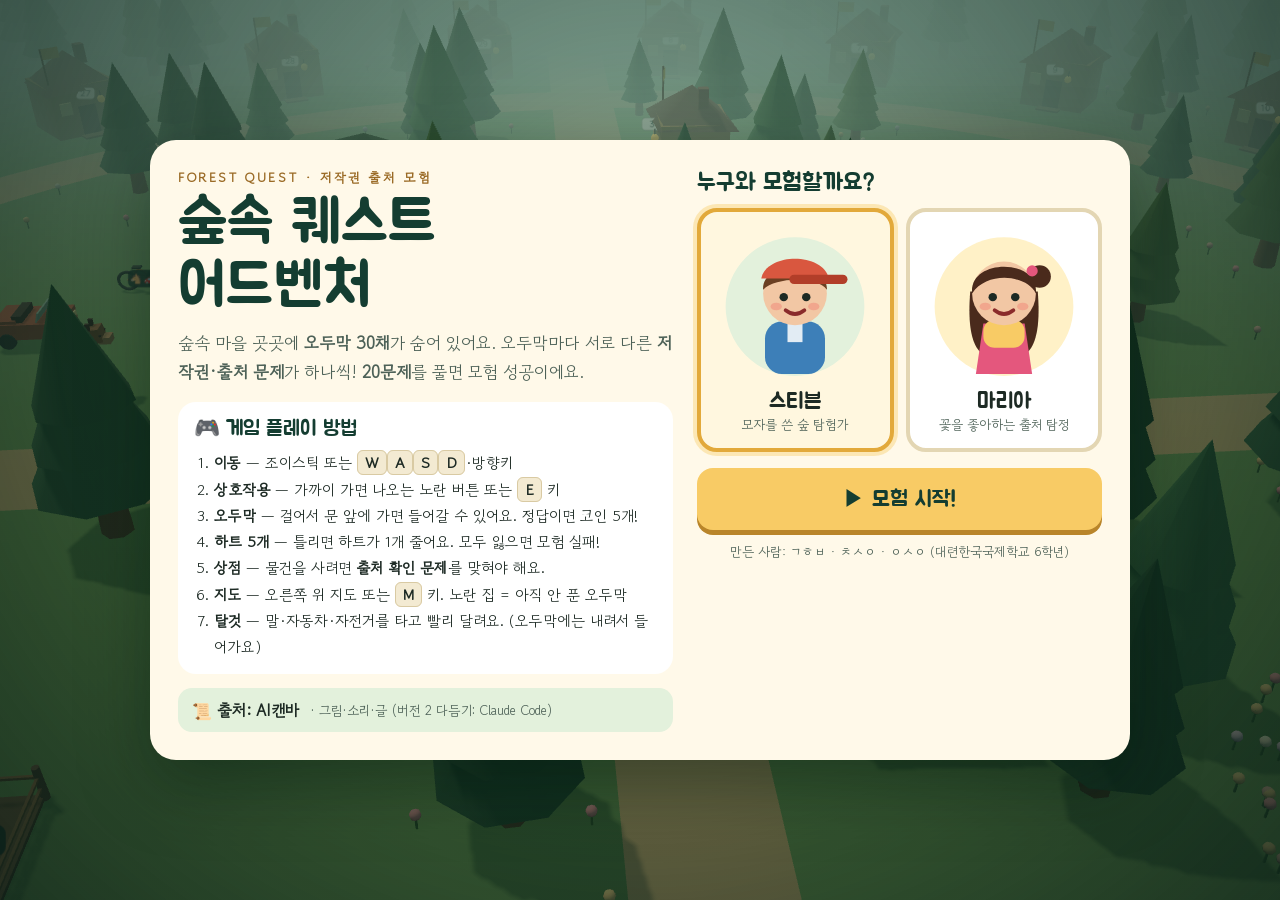
==== forest/index.html @ 249461fa "디지털 시민성 게임 도서관 버전 2 - 1모둠 「무서운 엄마」(AI 윤리 퀴즈) - 2모둠 「숲속 퀘스트」(저작권·출처 3D) - 학생 이름은 초성 이니셜로 표기  Co-Autho" ====
<!doctype html>
<html lang="ko">
<head>
<meta charset="utf-8">
<meta name="viewport" content="width=device-width, initial-scale=1, viewport-fit=cover">
<title>숲속 퀘스트 · 저작권 출처 모험</title>
<meta name="description" content="숲속 오두막 30곳을 돌며 저작권·출처 문제 20개를 풀면 모험 성공! (ㄱㅎㅂ, ㅊㅅㅇ, ㅇㅅㅇ 팀)">
<link rel="icon" href="data:image/svg+xml,%3Csvg xmlns='http://www.w3.org/2000/svg' viewBox='0 0 64 64'%3E%3Crect width='64' height='64' rx='14' fill='%23143d31'/%3E%3Cpath d='M32 8 L50 34 H40 L54 54 H10 L24 34 H14Z' fill='%234f9a55'/%3E%3Crect x='28' y='50' width='8' height='8' fill='%237d4628'/%3E%3Ccircle cx='48' cy='14' r='6' fill='%23f8cb65'/%3E%3C/svg%3E">
<link rel="stylesheet" href="../assets/fonts.css">
<style>
:root{
  --pine:#143d31; --dark:#0f2a22; --cream:#fff9e9; --cream-2:#f3ead2; --gold:#f8cb65; --gold-2:#e2a93a;
  --leaf:#4f9a55; --leaf-soft:#e3f1dc; --red:#d9573f; --red-soft:#ffe1d8; --blue:#3d7fb8; --ink:#1d2a24; --ink-soft:#4d6157;
  --font-title:'Jua','Malgun Gothic','Apple SD Gothic Neo',sans-serif;
  --font-body:'Gowun Dodum','Malgun Gothic','Apple SD Gothic Neo',sans-serif;
}
*{box-sizing:border-box}
html,body{margin:0;height:100%;overflow:hidden;background:var(--pine)}
body{font-family:var(--font-body);color:var(--ink);-webkit-tap-highlight-color:transparent;user-select:none;-webkit-user-select:none}
button{font-family:inherit;color:inherit;cursor:pointer;border:0;background:none;touch-action:manipulation}
button:disabled{cursor:not-allowed;opacity:.5}
:focus-visible{outline:3px solid var(--gold);outline-offset:3px}
.hidden{display:none!important}
#scene{position:fixed;inset:0;touch-action:none}
#scene canvas{display:block;width:100%;height:100%}

/* ---------- 공용 ---------- */
.btn{display:inline-flex;align-items:center;justify-content:center;gap:8px;border-radius:16px;padding:13px 22px;font-family:var(--font-title);font-size:19px;transition:transform .12s,box-shadow .12s,filter .12s}
.btn-gold{background:var(--gold);color:var(--pine);box-shadow:0 5px 0 #b9852a}
.btn-pine{background:var(--pine);color:#fff;box-shadow:0 5px 0 #071a14}
.btn-cream{background:var(--cream);color:var(--pine);box-shadow:0 5px 0 #c9b98f}
.btn:hover:not(:disabled){filter:brightness(1.07)}
.btn:active:not(:disabled){transform:translateY(3px);box-shadow:0 2px 0 #0003}
.glass{background:rgba(15,42,34,.78);backdrop-filter:blur(8px);-webkit-backdrop-filter:blur(8px);color:#fff;border:1px solid rgba(255,255,255,.18)}
.paper{background:var(--cream);border-radius:26px;box-shadow:0 24px 70px rgba(3,24,14,.45)}
.title-font{font-family:var(--font-title);font-weight:400}

/* ---------- 시작 화면 ---------- */
.overlay{position:fixed;inset:0;z-index:40;display:flex;align-items:center;justify-content:center;padding:16px;overflow:auto}
#start{background:radial-gradient(ellipse at 50% 30%,rgba(15,42,34,.25),rgba(10,30,24,.82))}
.start-card{width:100%;max-width:980px;padding:28px;display:grid;grid-template-columns:1.1fr .9fr;gap:24px;margin:auto}
.start-card .eyebrow{color:#9a6a25;font-size:13px;letter-spacing:.2em;font-weight:700}
.start-card h1{font-family:var(--font-title);font-weight:400;font-size:clamp(38px,5.4vw,60px);line-height:1.05;margin:6px 0 10px;color:var(--pine)}
.start-card .lead{font-size:17px;line-height:1.7;margin:0 0 16px;color:var(--ink-soft)}
.howto{background:#fff;border-radius:18px;padding:14px 16px;margin-bottom:14px}
.howto h2{font-family:var(--font-title);font-weight:400;font-size:21px;margin:0 0 8px;color:var(--pine)}
.howto ol{margin:0;padding-left:20px;line-height:1.75;font-size:15px}
.howto kbd{font-family:inherit;background:var(--cream-2);border-radius:6px;padding:1px 7px;border:1px solid #d9caa3;font-weight:700}
.source-box{display:flex;align-items:center;gap:10px;background:var(--leaf-soft);border-radius:14px;padding:10px 14px;font-weight:700}
.source-box small{font-weight:400;color:var(--ink-soft)}
.char-pick h2{font-family:var(--font-title);font-weight:400;font-size:24px;margin:0 0 10px;color:var(--pine)}
.chars{display:grid;grid-template-columns:1fr 1fr;gap:12px}
.char{background:#fff;border:4px solid #e3d6b3;border-radius:20px;padding:12px 10px 14px;text-align:center;transition:transform .12s,border-color .15s}
.char:hover{transform:translateY(-3px)}
.char[aria-pressed="true"]{border-color:var(--gold-2);background:#fff7df;box-shadow:0 0 0 4px #f8cb6566}
.char svg{width:100%;max-width:150px;height:auto;display:block;margin:0 auto}
.char b{display:block;font-family:var(--font-title);font-weight:400;font-size:22px;margin-top:4px}
.char span{font-size:13px;color:var(--ink-soft)}
.start-go{margin-top:16px;width:100%;font-size:22px;padding:16px}
.team{margin-top:12px;font-size:13px;color:var(--ink-soft);text-align:center}

/* ---------- HUD ---------- */
.hud{position:fixed;z-index:10;pointer-events:none}
.hud > *{pointer-events:auto}
#hud-left{top:12px;left:12px;display:flex;flex-direction:column;gap:8px;max-width:min(330px,calc(100vw - 200px))}
.status{border-radius:18px;padding:10px 14px}
.status .row{display:flex;align-items:center;gap:10px;flex-wrap:wrap}
.who{display:flex;align-items:center;gap:8px;font-family:var(--font-title);font-size:18px}
.who i{width:30px;height:30px;border-radius:50%;display:inline-block;border:2px solid #fff}
.hearts{display:flex;gap:2px}
.hearts svg{width:22px;height:22px}
.hearts svg.lost{opacity:.28;filter:grayscale(1)}
.hearts.hit{animation:hit .5s}
@keyframes hit{20%{transform:translateX(-5px)}40%{transform:translateX(5px)}60%{transform:translateX(-3px)}80%{transform:translateX(3px)}}
.coins{display:inline-flex;align-items:center;gap:5px;background:var(--gold);color:var(--pine);border-radius:999px;padding:3px 11px;font-family:var(--font-title);font-size:17px}
.coins.pop{animation:cpop .4s}
@keyframes cpop{50%{transform:scale(1.18)}}
.progress{margin-top:8px}
.progress .lbl{display:flex;justify-content:space-between;font-size:13px;opacity:.9}
.progress .bar{height:10px;background:#ffffff26;border-radius:99px;overflow:hidden;margin-top:3px}
.progress .bar i{display:block;height:100%;width:0;background:linear-gradient(90deg,#9be07a,var(--gold));border-radius:99px;transition:width .6s}
.missions{border-radius:18px;padding:10px 14px;font-size:14px}
.missions summary{cursor:pointer;font-family:var(--font-title);font-size:17px;list-style:none;display:flex;justify-content:space-between;align-items:center}
.missions summary::-webkit-details-marker{display:none}
.missions summary::after{content:"▾";opacity:.7}
.missions[open] summary::after{content:"▴"}
.missions ul{margin:8px 0 0;padding:0;list-style:none;display:grid;gap:5px}
.missions li{display:flex;gap:8px;align-items:flex-start;line-height:1.4}
.missions li .mk{flex:none;width:18px;height:18px;border-radius:50%;border:2px solid #ffffffa0;display:grid;place-items:center;font-size:11px;margin-top:1px}
.missions li.done{opacity:.6}
.missions li.done .mk{background:#9be07a;border-color:#9be07a;color:var(--pine)}
.buffs{display:flex;gap:6px;flex-wrap:wrap}
.buff{background:#ffffff22;border:1px solid #ffffff44;border-radius:999px;padding:3px 10px;font-size:12px;font-weight:700}

#hud-right{top:12px;right:12px;display:flex;flex-direction:column;align-items:flex-end;gap:8px}
.minimap-wrap{border-radius:18px;padding:6px;position:relative}
#minimap{display:block;width:170px;height:170px;border-radius:13px;cursor:pointer}
.minimap-wrap .n{position:absolute;top:8px;left:50%;transform:translateX(-50%);font-family:var(--font-title);font-size:12px;color:#fff;text-shadow:0 1px 2px #000}
.tool-row{display:flex;gap:6px;flex-wrap:wrap;justify-content:flex-end}
.tool{border-radius:999px;padding:7px 12px;font-weight:700;font-size:13px;display:inline-flex;gap:5px;align-items:center}

#hud-top{top:12px;left:50%;transform:translateX(-50%);text-align:center}
.place{border-radius:999px;padding:7px 16px;font-weight:700;font-size:15px;white-space:nowrap}
.place b{color:var(--gold)}

#hud-bottom{left:0;right:0;bottom:0;display:flex;justify-content:space-between;align-items:flex-end;padding:0 16px max(16px,env(safe-area-inset-bottom))}
.joy{width:124px;height:124px;border-radius:50%;position:relative;border:2px solid #ffffffa6;background:radial-gradient(circle at 35% 25%,#668678,#18392f 70%);box-shadow:inset 0 8px 18px #071b17a8,0 10px 22px #071b1799;touch-action:none;cursor:grab}
.joy::before{content:"";position:absolute;inset:14px;border:1px dashed #ffffff55;border-radius:50%}
.knob{position:absolute;left:40px;top:40px;width:44px;height:44px;border-radius:50%;border:3px solid var(--cream);background:radial-gradient(circle at 30% 25%,#ffe9a8,#e9aa45 75%);box-shadow:0 7px 13px #071b1788;pointer-events:none}
.joy-lbl{display:block;text-align:center;color:#fff;font-size:12px;margin-top:4px;text-shadow:0 1px 3px #000}
.actions{display:flex;flex-direction:column;align-items:flex-end;gap:8px;max-width:60vw}
.act-btn{min-height:58px;border-radius:20px;border:3px solid #fff;padding:10px 20px;font-family:var(--font-title);font-size:20px;background:var(--gold);color:var(--pine);box-shadow:0 6px 0 #b9852a,0 12px 26px #0006;animation:actIn .25s}
@keyframes actIn{from{transform:scale(.7);opacity:0}}
.act-btn .key{display:inline-grid;place-items:center;width:24px;height:24px;border-radius:7px;background:var(--pine);color:#fff;font-size:13px;margin-left:6px;vertical-align:middle}
.crop-pick{display:flex;gap:6px;flex-wrap:wrap;justify-content:flex-end}
.crop-pick button{background:var(--cream);color:var(--pine);border:3px solid #fff;border-radius:14px;padding:7px 12px;font-weight:700;box-shadow:0 4px 0 #0003}
.crop-pick button[aria-pressed="true"]{background:var(--gold);border-color:var(--pine)}

#toast{position:fixed;z-index:30;left:50%;top:64px;transform:translateX(-50%);max-width:min(560px,90vw);border-radius:16px;padding:11px 18px;font-weight:700;font-size:16px;text-align:center;pointer-events:none;transition:opacity .3s,transform .3s;opacity:0}
#toast.show{opacity:1;transform:translateX(-50%) translateY(6px)}
.float-coin{position:fixed;z-index:31;font-family:var(--font-title);font-size:26px;color:var(--gold);text-shadow:0 2px 0 var(--pine),0 0 8px #000;pointer-events:none;animation:floatUp 1.1s ease-out forwards}
@keyframes floatUp{to{transform:translateY(-60px);opacity:0}}
.hit-flash{position:fixed;inset:0;z-index:35;pointer-events:none;background:radial-gradient(circle,transparent 40%,rgba(217,87,63,.55));opacity:0}
.hit-flash.on{animation:hf .6s}
@keyframes hf{0%{opacity:1}100%{opacity:0}}

/* ---------- 오두막 퀴즈 ---------- */
.room-bg{position:fixed;inset:0;z-index:20;overflow:auto;padding:16px;display:flex;align-items:center;justify-content:center;
  background:
   linear-gradient(transparent 70%, #6b4a34 70%),
   repeating-linear-gradient(90deg,#a87b52 0 64px,#9a6f47 64px 66px);
}
.room-bg::before{content:"";position:fixed;left:6%;top:8%;width:180px;height:140px;border:10px solid #f3e1bd;border-radius:10px;background:linear-gradient(#9fd6f0,#d9f3ff 60%,#7cc27f 60%);box-shadow:inset 0 0 0 4px #e6cfa0;opacity:.95}
.room-bg::after{content:"";position:fixed;right:6%;top:10%;width:120px;height:160px;border-radius:8px;background:repeating-linear-gradient(#7d4628 0 6px,#5c3a24 6px 40px);opacity:.9}
.quiz{position:relative;z-index:1;width:100%;max-width:640px;padding:24px 26px;margin:auto}
.quiz-head{display:flex;align-items:center;justify-content:space-between;gap:10px;margin-bottom:8px;flex-wrap:wrap}
.quiz-head h2{font-family:var(--font-title);font-weight:400;font-size:28px;margin:0;color:var(--pine)}
.quiz-head .meta{font-size:14px;color:var(--ink-soft);background:#fff;border-radius:999px;padding:5px 12px}
.quiz .q{font-size:clamp(18px,2.4vw,22px);font-weight:700;line-height:1.55;margin:10px 0 14px}
.quiz .src-card{display:flex;gap:12px;align-items:center;background:#fff;border:2px dashed #cdbb8f;border-radius:16px;padding:10px 12px;margin:-4px 0 14px}
.quiz .src-card svg{flex:none;width:96px;height:72px;border-radius:10px}
.quiz .src-card dl{margin:0;display:grid;grid-template-columns:auto 1fr;gap:2px 10px;font-size:14px}
.quiz .src-card dt{color:var(--ink-soft)}
.quiz .src-card dd{margin:0;font-weight:700}
.choices{display:grid;gap:9px}
.choice{display:flex;gap:10px;align-items:flex-start;text-align:left;background:#fff;border:3px solid #e3d6b3;border-radius:16px;padding:12px 14px;font-size:16px;font-weight:700;line-height:1.5;transition:border-color .15s,transform .12s,background .15s}
.choice .l{flex:none;width:28px;height:28px;border-radius:50%;background:var(--cream-2);display:grid;place-items:center;font-family:var(--font-title)}
.choice:hover:not(:disabled){border-color:var(--pine);transform:translateY(-2px)}
.choice:disabled{opacity:1;cursor:default}
.choice.right{background:#dff3e3;border-color:#2f9466}
.choice.right .l{background:#2f9466;color:#fff}
.choice.wrong{background:var(--red-soft);border-color:var(--red);opacity:.75}
.choice.wrong .l{background:var(--red);color:#fff}
.choice.gone{opacity:.35;text-decoration:line-through}
.fb{margin-top:14px;border-radius:16px;padding:14px 16px;animation:actIn .25s}
.fb.good{background:#dff3e3;border:3px solid #2f9466}
.fb.bad{background:var(--red-soft);border:3px solid var(--red)}
.fb h3{margin:0 0 4px;font-family:var(--font-title);font-weight:400;font-size:23px}
.fb.good h3{color:#1f7a4f}.fb.bad h3{color:#b23e29}
.fb p{margin:0 0 4px;line-height:1.65}
.fb .tip{background:#ffffffb8;border-radius:12px;padding:8px 12px;margin-top:6px;font-size:15px}
.quiz-foot{display:flex;flex-wrap:wrap;gap:10px;justify-content:space-between;margin-top:16px}

/* ---------- 상점 ---------- */
.shop-bg{position:fixed;inset:0;z-index:20;overflow:auto;padding:16px;display:flex;background:linear-gradient(140deg,#315a48,#153a31 55%,#72543b)}
.shop{width:100%;max-width:720px;padding:24px;margin:auto}
.shop-top{display:flex;justify-content:space-between;align-items:flex-start;gap:12px;flex-wrap:wrap}
.shop-top h2{font-family:var(--font-title);font-weight:400;font-size:30px;margin:0;color:var(--pine)}
.shop-top p{margin:4px 0 0;color:var(--ink-soft)}
.shop-grid{display:grid;grid-template-columns:1fr 1fr;gap:10px;margin-top:14px}
.item{display:flex;flex-direction:column;gap:6px;text-align:left;background:#fff;border:3px solid #e3d6b3;border-radius:18px;padding:12px 14px;transition:transform .12s,border-color .15s}
.item:hover:not(:disabled){border-color:var(--pine);transform:translateY(-2px)}
.item .top{display:flex;align-items:center;gap:10px}
.item .ic{width:46px;height:46px;border-radius:14px;background:var(--leaf-soft);display:grid;place-items:center;font-size:26px;flex:none}
.item .nm{font-family:var(--font-title);font-size:20px}
.item .pr{margin-left:auto;font-family:var(--font-title);font-size:18px;color:#9a6a25;white-space:nowrap}
.item .ds{font-size:14px;color:var(--ink-soft);line-height:1.5}
.item .own{font-size:12px;font-weight:700;color:#1f7a4f}
.shop-msg{min-height:24px;margin-top:12px;font-weight:700}
.check{margin-top:16px;background:#fff7df;border:3px solid var(--gold-2);border-radius:18px;padding:16px;animation:actIn .25s}
.check h3{margin:0 0 4px;font-family:var(--font-title);font-weight:400;font-size:22px;color:#8a5a12}

/* ---------- 큰 지도 ---------- */
#bigmap{background:rgba(6,22,17,.82);z-index:25}
.map-card{padding:18px;width:100%;max-width:820px;margin:auto}
.map-card .head{display:flex;justify-content:space-between;align-items:center;gap:10px;margin-bottom:10px}
.map-card h2{font-family:var(--font-title);font-weight:400;font-size:26px;margin:0;color:var(--pine)}
.map-body{display:grid;grid-template-columns:minmax(0,1fr) 200px;gap:14px;align-items:start}
#bigmap-canvas{width:100%;aspect-ratio:1/1;border-radius:16px;display:block;background:#6a9a58}
.legend{display:grid;gap:6px;font-size:14px}
.legend div{display:flex;align-items:center;gap:8px}
.legend i{width:16px;height:16px;border-radius:5px;display:inline-block;flex:none}
.travel{display:grid;gap:6px;margin-top:10px}
.travel b{font-family:var(--font-title);font-weight:400;font-size:17px}
.travel button{background:#fff;border:2px solid #e3d6b3;border-radius:12px;padding:7px 10px;text-align:left;font-weight:700;font-size:14px}
.travel button:hover{border-color:var(--pine)}

/* ---------- 결과 ---------- */
#ending{background:rgba(6,22,17,.86);z-index:45}
.end-card{width:100%;max-width:760px;padding:26px;margin:auto;position:relative;overflow:hidden}
.end-card h2{font-family:var(--font-title);font-weight:400;font-size:clamp(30px,5vw,46px);margin:4px 0 6px;text-align:center;color:var(--pine)}
.end-card .lead{text-align:center;color:var(--ink-soft);font-size:17px;line-height:1.6;margin:0 0 16px}
.trophy{display:block;width:120px;margin:0 auto}
.stats{display:grid;grid-template-columns:repeat(4,1fr);gap:8px;margin-bottom:14px}
.stats div{background:#fff;border-radius:14px;padding:10px;text-align:center}
.stats b{display:block;font-family:var(--font-title);font-weight:400;font-size:24px;color:var(--pine)}
.stats span{font-size:12px;color:var(--ink-soft)}
.learned{background:var(--leaf-soft);border-radius:16px;padding:14px 16px;margin-bottom:14px}
.learned h3,.credits h3{font-family:var(--font-title);font-weight:400;font-size:21px;margin:0 0 6px;color:var(--pine)}
.learned ol{margin:0;padding-left:20px;line-height:1.75}
.credits{background:#fff;border-radius:16px;padding:14px 16px;margin-bottom:16px}
.credits dl{margin:0;display:grid;grid-template-columns:auto 1fr;gap:6px 14px;font-size:16px}
.credits dt{font-weight:700;color:var(--ink-soft)}
.credits dd{margin:0;font-weight:700}
.credits .v2{margin:10px 0 0;font-size:12.5px;color:var(--ink-soft);line-height:1.6;border-top:1px dashed #d9caa3;padding-top:8px}
.end-actions{display:flex;justify-content:center;gap:10px;flex-wrap:wrap}
.confetti{position:absolute;top:-20px;width:10px;height:16px;border-radius:3px;pointer-events:none;animation:fall linear forwards}
@keyframes fall{to{transform:translateY(1100px) rotate(720deg)}}

@media (max-width:820px){
  .start-card{grid-template-columns:1fr;padding:20px}
  .map-body{grid-template-columns:1fr}
  .shop-grid{grid-template-columns:1fr}
}
@media (max-width:640px){
  #minimap{width:112px;height:112px}
  #hud-left{max-width:calc(100vw - 150px)}
  .status{padding:8px 10px}
  .who{font-size:15px}
  .hearts svg{width:18px;height:18px}
  .missions{display:none}
  .place{font-size:13px;padding:6px 12px}
  #hud-top{top:auto;bottom:160px}
  .joy{width:104px;height:104px}
  .knob{left:31px;top:31px;width:40px;height:40px}
  .act-btn{font-size:17px;min-height:52px;padding:8px 14px}
  .stats{grid-template-columns:repeat(2,1fr)}
  .quiz{padding:18px 16px}
  .room-bg::before,.room-bg::after{display:none}
  .tool .t{display:none}
}
@media (prefers-reduced-motion:reduce){*,*::before,*::after{animation-duration:.01ms!important;animation-iteration-count:1!important;transition-duration:.01ms!important}}
</style>
</head>
<body>
<svg width="0" height="0" style="position:absolute" aria-hidden="true"><defs>
  <symbol id="heart" viewBox="0 0 48 48"><path d="M24 42 C10 32 4 24 4 16 C4 9 10 5 15 5 C19 5 22 7 24 11 C26 7 29 5 33 5 C38 5 44 9 44 16 C44 24 38 32 24 42 Z" fill="#e4573d" stroke="#fff" stroke-width="3"/><path d="M12 14 q2 -4 6 -4" stroke="#fff" stroke-width="3" fill="none" stroke-linecap="round"/></symbol>
</defs></svg>

<div id="scene" aria-label="3D 숲속 마을: 오두막 30채, 큰 상점, 연못, 꽃밭, 텃밭, 말·자동차·자전거가 있어요" role="img"></div>
<div class="hit-flash" id="hit-flash"></div>

<!-- HUD -->
<div class="hud hidden" id="hud-left">
  <div class="glass status">
    <div class="row">
      <span class="who"><i id="who-dot"></i><span id="who-name">스티븐</span></span>
      <span class="hearts" id="hearts" aria-label="하트"></span>
      <span class="coins" id="coins" aria-live="polite">🪙 0</span>
    </div>
    <div class="progress">
      <div class="lbl"><span>해결한 오두막</span><b id="prog-txt">0 / 20</b></div>
      <div class="bar"><i id="prog-bar"></i></div>
    </div>
    <div class="buffs" id="buffs" style="margin-top:6px"></div>
  </div>
  <details class="glass missions" id="missions" open>
    <summary>🧭 오늘의 미션</summary>
    <ul id="mission-list"></ul>
  </details>
</div>
<div class="hud hidden" id="hud-right">
  <div class="glass minimap-wrap"><canvas id="minimap" width="340" height="340" aria-label="작은 지도. 누르면 큰 지도가 열려요" role="button" tabindex="0"></canvas><span class="n">N</span></div>
  <div class="tool-row">
    <button class="glass tool" id="btn-map" type="button">🗺️ <span class="t">큰 지도</span> <kbd style="font:inherit;opacity:.7">M</kbd></button>
    <button class="glass tool" id="btn-music" type="button">🎵 <span class="t" id="music-t">음악 켜짐</span></button>
    <button class="glass tool" id="btn-sound" type="button">🔊 <span class="t" id="sound-t">효과음 켜짐</span></button>
  </div>
</div>
<div class="hud hidden" id="hud-top"><div class="glass place">📍 <b id="place-name">숲속 광장</b> · <span id="place-hint">자유롭게 둘러보세요</span></div></div>
<div class="hud hidden" id="hud-bottom">
  <div><div class="joy" id="joy" role="group" aria-label="이동 조이스틱"><div class="knob" id="knob"></div></div><span class="joy-lbl">이동 · WASD/방향키</span></div>
  <div class="actions">
    <div class="crop-pick hidden" id="crop-pick" aria-label="수확할 작물 선택">
      <button type="button" data-crop="strawberry" aria-pressed="false">🍓 딸기</button>
      <button type="button" data-crop="watermelon" aria-pressed="false">🍉 수박</button>
      <button type="button" data-crop="melon" aria-pressed="false">🍈 멜론</button>
    </div>
    <button class="act-btn hidden" id="act" type="button"></button>
  </div>
</div>
<div class="glass" id="toast" role="status" aria-live="polite"></div>

<!-- 시작 화면 -->
<div class="overlay" id="start">
  <div class="paper start-card">
    <div>
      <div class="eyebrow">FOREST QUEST · 저작권 출처 모험</div>
      <h1>숲속 퀘스트<br>어드벤처</h1>
      <p class="lead">숲속 마을 곳곳에 <b>오두막 30채</b>가 숨어 있어요. 오두막마다 서로 다른 <b>저작권·출처 문제</b>가 하나씩! <b>20문제</b>를 풀면 모험 성공이에요.</p>
      <div class="howto">
        <h2>🎮 게임 플레이 방법</h2>
        <ol>
          <li><b>이동</b> — 조이스틱 또는 <kbd>W</kbd><kbd>A</kbd><kbd>S</kbd><kbd>D</kbd>·방향키</li>
          <li><b>상호작용</b> — 가까이 가면 나오는 노란 버튼 또는 <kbd>E</kbd> 키</li>
          <li><b>오두막</b> — 걸어서 문 앞에 가면 들어갈 수 있어요. 정답이면 코인 5개!</li>
          <li><b>하트 5개</b> — 틀리면 하트가 1개 줄어요. 모두 잃으면 모험 실패!</li>
          <li><b>상점</b> — 물건을 사려면 <b>출처 확인 문제</b>를 맞혀야 해요.</li>
          <li><b>지도</b> — 오른쪽 위 지도 또는 <kbd>M</kbd> 키. 노란 집 = 아직 안 푼 오두막</li>
          <li><b>탈것</b> — 말·자동차·자전거를 타고 빨리 달려요. (오두막에는 내려서 들어가요)</li>
        </ol>
      </div>
      <div class="source-box">📜 출처: AI캔바 <small>· 그림·소리·글 (버전 2 다듬기: Claude Code)</small></div>
    </div>
    <div class="char-pick">
      <h2>누구와 모험할까요?</h2>
      <div class="chars">
        <button class="char" type="button" data-char="steven" aria-pressed="true">
          <svg viewBox="0 0 160 170" aria-hidden="true"><circle cx="80" cy="88" r="74" fill="#e3f1dc"/><rect x="48" y="104" width="64" height="56" rx="18" fill="#3d7fb8"/><rect x="72" y="104" width="16" height="22" fill="#fff" opacity=".85"/><circle cx="80" cy="74" r="34" fill="#f2c7a4"/><path d="M46 70 C44 38 116 38 114 70 C104 56 60 56 46 70Z" fill="#6b3f22"/><path d="M44 58 C50 30 110 30 116 58 Z" fill="#d9573f"/><rect x="74" y="54" width="62" height="10" rx="5" fill="#b23e29"/><circle cx="68" cy="78" r="4.5" fill="#1d2a24"/><circle cx="92" cy="78" r="4.5" fill="#1d2a24"/><path d="M70 92 Q80 100 90 92" stroke="#8a2b2b" stroke-width="4" fill="none" stroke-linecap="round"/><ellipse cx="60" cy="88" rx="6" ry="4" fill="#f08a7a" opacity=".55"/><ellipse cx="100" cy="88" rx="6" ry="4" fill="#f08a7a" opacity=".55"/></svg>
          <b>스티븐</b><span>모자를 쓴 숲 탐험가</span>
        </button>
        <button class="char" type="button" data-char="maria" aria-pressed="false">
          <svg viewBox="0 0 160 170" aria-hidden="true"><circle cx="80" cy="88" r="74" fill="#fff1c7"/><path d="M44 72 C40 120 50 136 60 140 L100 140 C110 136 120 120 116 72Z" fill="#4a2a1c"/><path d="M50 160 L58 106 H102 L110 160Z" fill="#e4577d"/><rect x="58" y="102" width="44" height="30" rx="12" fill="#f8cb65"/><circle cx="80" cy="74" r="34" fill="#f2c7a4"/><path d="M46 74 C42 36 118 36 114 74 C104 54 62 50 46 74Z" fill="#4a2a1c"/><circle cx="118" cy="56" r="12" fill="#4a2a1c"/><circle cx="110" cy="50" r="6" fill="#e4577d"/><circle cx="68" cy="78" r="4.5" fill="#1d2a24"/><circle cx="92" cy="78" r="4.5" fill="#1d2a24"/><path d="M70 92 Q80 100 90 92" stroke="#8a2b2b" stroke-width="4" fill="none" stroke-linecap="round"/><ellipse cx="60" cy="88" rx="6" ry="4" fill="#f08a7a" opacity=".55"/><ellipse cx="100" cy="88" rx="6" ry="4" fill="#f08a7a" opacity=".55"/></svg>
          <b>마리아</b><span>꽃을 좋아하는 출처 탐정</span>
        </button>
      </div>
      <button class="btn btn-gold start-go" id="btn-start" type="button">▶ 모험 시작!</button>
      <p class="team">만든 사람: ㄱㅎㅂ · ㅊㅅㅇ · ㅇㅅㅇ (대련한국국제학교 6학년)</p>
    </div>
  </div>
</div>

<!-- 오두막 퀴즈 -->
<div class="room-bg hidden" id="cabin" role="dialog" aria-modal="true" aria-labelledby="cabin-title">
  <div class="paper quiz">
    <div class="quiz-head"><h2 id="cabin-title">🏡 오두막 1번</h2><span class="meta" id="cabin-meta">해결 0 / 20</span></div>
    <p class="q" id="cabin-q"></p>
    <div class="choices" id="cabin-choices"></div>
    <div class="fb hidden" id="cabin-fb"><h3 id="cabin-fb-t"></h3><p id="cabin-fb-p"></p><div class="tip" id="cabin-fb-tip"></div></div>
    <div class="quiz-foot">
      <button class="btn btn-cream" id="btn-lens" type="button">🔍 돋보기 쓰기</button>
      <button class="btn btn-gold" id="btn-leave" type="button">🚪 오두막 나가기</button>
    </div>
  </div>
</div>

<!-- 상점 -->
<div class="shop-bg hidden" id="shop" role="dialog" aria-modal="true" aria-labelledby="shop-title">
  <div class="paper shop">
    <div class="shop-top">
      <div><h2 id="shop-title">🛍️ 숲속 큰 상점</h2><p>물건을 사려면 <b>출처 확인 문제</b>를 맞혀야 해요!</p></div>
      <span class="coins" id="shop-coins" style="font-size:20px;padding:6px 14px">🪙 0</span>
    </div>
    <div class="shop-grid" id="shop-grid"></div>
    <div class="check hidden" id="check">
      <h3>📜 출처 확인 문제</h3>
      <p class="q" id="check-q" style="margin:4px 0 10px;font-weight:700;line-height:1.5"></p>
      <div class="src-card" id="check-card"></div>
      <div class="choices" id="check-choices"></div>
    </div>
    <p class="shop-msg" id="shop-msg" aria-live="polite"></p>
    <button class="btn btn-gold" id="btn-shop-leave" type="button">↗ 상점 나가기</button>
  </div>
</div>

<!-- 큰 지도 -->
<div class="overlay hidden" id="bigmap" role="dialog" aria-modal="true" aria-labelledby="map-title">
  <div class="paper map-card">
    <div class="head"><h2 id="map-title">🗺️ 숲속 마을 지도</h2><button class="btn btn-cream" id="map-close" type="button" style="padding:8px 14px;font-size:16px">닫기 ✕</button></div>
    <div class="map-body">
      <canvas id="bigmap-canvas" width="900" height="900"></canvas>
      <div>
        <div class="legend">
          <div><i style="background:#f8cb65"></i>아직 안 푼 오두막</div>
          <div><i style="background:#3fbf6e"></i>해결한 오두막</div>
          <div><i style="background:#c9563c"></i>큰 상점</div>
          <div><i style="background:#6bb7ac"></i>연못 (수영 가능)</div>
          <div><i style="background:#f3a6c0"></i>야생화 꽃밭 (힌트 종이)</div>
          <div><i style="background:#8a5a3a"></i>텃밭 (작물 수확)</div>
          <div><i style="background:#fff;border:2px solid #d9573f"></i>나</div>
        </div>
        <div class="travel" id="travel"><b>✨ 빠른 이동</b></div>
      </div>
    </div>
  </div>
</div>

<!-- 결과 -->
<div class="overlay hidden" id="ending" role="dialog" aria-modal="true" aria-labelledby="end-title">
  <div class="paper end-card" id="end-card">
    <svg class="trophy" id="end-art" viewBox="0 0 120 110" aria-hidden="true"></svg>
    <h2 id="end-title">모험 성공!</h2>
    <p class="lead" id="end-lead"></p>
    <div class="stats" id="end-stats"></div>
    <div class="learned">
      <h3>📜 오늘 배운 출처 밝히기</h3>
      <ol>
        <li>인터넷에 있는 그림·글·음악에도 <b>만든 사람의 저작권</b>이 있어요.</li>
        <li>쓰기 전에 <b>허락이나 이용 조건(CCL 등)</b>을 확인해요.</li>
        <li>출처에는 <b>만든 사람 · 작품 이름 · 출처(사이트·링크) · 이용 조건</b>을 적어요.</li>
        <li>AI로 만든 것도 <b>어떤 AI로 만들었는지</b> 밝혀요.</li>
      </ol>
    </div>
    <div class="credits">
      <h3>만든 사람·출처</h3>
      <dl>
        <dt>만든 사람</dt><dd>ㄱㅎㅂ ㅊㅅㅇ ㅇㅅㅇ</dd>
        <dt>그림</dt><dd>AI캔바</dd>
        <dt>소리·음악</dt><dd>배경음악 캔바AI</dd>
        <dt>글·자료</dt><dd>캔바 AI</dd>
        <dt>도움받은 도구</dt><dd>캔바코드</dd>
      </dl>
      <p class="v2">버전 2 다듬기: 선생님과 Claude Code(AI) — 3D 그림 다시 그리기, 지도, 문제 28개 추가, 효과음 · 글꼴: 주아·고운돋움(SIL OFL) · 3D 엔진: three.js(MIT)</p>
    </div>
    <div class="end-actions"><button class="btn btn-gold" id="btn-again" type="button">🔄 다시 모험하기</button></div>
  </div>
</div>

<script src="../assets/three.min.js"></script>
<script>
(() => {
'use strict';
const $ = id => document.getElementById(id);
if (!window.THREE) { document.body.insertAdjacentHTML('beforeend','<p style="position:fixed;inset:0;margin:auto;height:2em;text-align:center;color:#fff">3D 엔진을 불러오지 못했어요. 페이지를 새로고침해 주세요.</p>'); return; }

/* =========================================================
   1. 문제 데이터 (오두막 30곳 · 저작권과 출처)
   ========================================================= */
const QUESTIONS = [
 {q:'다른 사람이 찍은 사진을 게시물에 사용할 때 무엇을 해야 할까요?', a:['인터넷에 있으니 출처 없이 사용한다','사용 허락과 이용 조건을 확인하고 출처를 밝힌다','사진을 자르면 출처를 쓰지 않아도 된다'], c:1,
  why:'사진의 창작자에게 사용 허락을 받고 이용 조건을 확인한 뒤 출처를 밝히면, 권리를 존중하며 올바르게 사용할 수 있어요.', tip:'인터넷에 공개된 사진도 저작권이 있을 수 있어요.'},
 {q:'출처를 쓸 때 가장 알맞은 방법은 무엇일까요?', a:['창작자, 작품 이름, 출처 링크와 적용되는 이용 조건을 확인해 적는다','‘인터넷에서 찾음’이라고만 적는다','내 이름만 적는다'], c:0,
  why:'창작자와 작품 이름, 출처 링크, 이용 조건을 함께 적으면 다른 사람이 출처와 사용 범위를 확인할 수 있어요.', tip:'‘인터넷’, ‘구글’만 적으면 누가 만들었는지 알 수 없어요.'},
 {q:'저작권은 언제 생길까요?', a:['작품을 만드는 순간 저절로 생긴다','저작권 등록을 해야만 생긴다','작품이 유명해져야 생긴다','작품을 돈 받고 팔아야 생긴다'], c:0,
  why:'저작권은 작품을 창작하는 순간 저절로 생겨요. 따로 등록하지 않아도 보호받아요.', tip:'내가 쓴 일기, 친구가 그린 낙서도 모두 저작물이에요.'},
 {q:'초등학생이 직접 그린 그림에도 저작권이 있을까요?', a:['있다. 누구든 직접 창작했다면 저작권이 있다','없다. 어른이 그린 그림만 있다','상을 받은 그림에만 있다'], c:0,
  why:'나이와 상관없이 직접 창작한 사람에게 저작권이 있어요.', tip:'친구 그림을 쓰고 싶다면 먼저 친구에게 물어봐요.'},
 {q:'인터넷 검색으로 마음에 드는 그림을 찾았어요. 어떻게 해야 할까요?', a:['검색에 나왔으니 누구나 마음대로 써도 된다','만든 사람이 있으니 이용 조건을 확인한다','그림을 저장하면 내 것이 된다'], c:1,
  why:'검색에 나오는 그림도 만든 사람이 있어요. 쓸 수 있는지 이용 조건부터 확인해야 해요.', tip:'그림이 올라온 원래 사이트를 찾아 이용 조건을 읽어 봐요.'},
 {q:'CCL 표시 중 ‘BY(저작자 표시)’는 무슨 뜻일까요?', a:['만든 사람을 꼭 밝혀야 한다','누구도 쓸 수 없다','돈을 받고 팔아도 된다는 뜻만 있다','고치면 안 된다'], c:0,
  why:'BY는 ‘저작자 표시’예요. 작품을 쓸 때 만든 사람을 꼭 밝혀야 한다는 약속이에요.', tip:'CCL은 만든 사람이 “이 조건만 지키면 써도 돼요”라고 알려 주는 표시예요.'},
 {q:'CCL ‘NC(비영리)’ 표시가 있는 그림은 어떻게 써야 할까요?', a:['돈을 버는 데 쓰지 않는다','출처를 쓰지 않아도 된다','마음대로 팔아도 된다'], c:0,
  why:'NC는 ‘비영리’예요. 돈을 버는 목적으로는 쓰면 안 된다는 뜻이에요.', tip:'학교 발표처럼 돈을 벌지 않는 곳에 쓸 때도 출처는 꼭 밝혀요.'},
 {q:'CCL ‘ND(변경 금지)’ 표시가 있는 그림으로 할 수 없는 일은?', a:['그림 색깔을 바꿔 새 그림으로 만들기','출처를 밝히고 그대로 보여 주기','만든 사람 이름 적기'], c:0,
  why:'ND는 ‘변경 금지’예요. 원래 모습 그대로만 써야 하고, 고치거나 바꾸면 안 돼요.', tip:'자르기, 색 바꾸기, 글자 넣기도 ‘변경’이에요.'},
 {q:'자유롭게 쓸 수 있는 저작물을 찾을 수 있는 곳은 어디일까요?', a:['한국저작권위원회의 ‘공유마당’','아무 블로그나 카페','유료 웹툰을 캡처한 사진'], c:0,
  why:'공유마당에는 이용 조건이 표시된 그림·음악·글꼴 등이 모여 있어요.', tip:'자유 이용 저작물도 이용 조건과 출처 표시는 지켜요.'},
 {q:'공공기관 누리집 사진에 ‘공공누리’ 표시가 있어요. 어떻게 할까요?', a:['표시된 이용 조건을 확인하고 출처를 밝혀 쓴다','공공기관 것이니 조건 없이 마음대로 쓴다','절대 쓸 수 없다'], c:0,
  why:'공공누리는 공공기관 저작물을 쓸 수 있는 조건을 알려 주는 표시예요. 유형마다 조건이 달라요.', tip:'공공누리 1유형은 출처만 밝히면 쓸 수 있어요.'},
 {q:'발표 자료에 출처를 적는 곳으로 알맞은 것은?', a:['자료 바로 아래나 마지막 ‘출처’ 장','아무 데도 적지 않는다','발표가 끝난 뒤 말로만 한다'], c:0,
  why:'출처는 보는 사람이 확인할 수 있게 자료 바로 아래나 마지막 장에 글로 적어요.', tip:'게임이라면 마지막 ‘만든 사람·출처’ 화면에 적어요.'},
 {q:'책 내용을 내 글에 인용할 때 밝혀야 할 것은?', a:['책 제목, 지은이, 출판사(쪽수)','책 표지 색깔','책을 읽은 날짜만'], c:0,
  why:'책 제목과 지은이, 출판사를 밝혀야 읽는 사람이 원래 책을 찾아볼 수 있어요.', tip:'가져온 문장은 따옴표(“ ”)로 묶어 구별해요.'},
 {q:'다른 사람의 글을 바르게 인용하는 방법은?', a:['내 글이 중심이고, 필요한 부분만 따옴표로 가져와 출처를 밝힌다','남의 글을 대부분 가져오고 내 생각은 조금만 쓴다','출처 없이 내 말처럼 쓴다'], c:0,
  why:'인용은 필요한 만큼만, 내 글이 주인공이 되게 하고 출처를 꼭 밝혀야 해요.', tip:'긴 글을 통째로 가져오는 것은 인용이 아니에요.'},
 {q:'친구가 그린 그림을 우리 모둠 게임에 넣고 싶어요. 어떻게 할까요?', a:['친구에게 허락받고 친구 이름을 밝힌다','친한 친구니까 그냥 넣는다','내가 그렸다고 한다'], c:0,
  why:'친구의 그림도 친구의 저작물이에요. 허락을 받고 만든 사람으로 이름을 밝혀요.', tip:'‘만든 사람·출처’ 화면에 친구 이름을 넣어 줘요.'},
 {q:'유튜브 영상 속 음악을 내 영상 배경음악으로 쓰려면?', a:['쓸 수 있는 음악인지 이용 허락·조건을 확인한다','몇 초만 쓰면 괜찮다','소리를 작게 하면 괜찮다'], c:0,
  why:'짧게 쓰거나 소리를 줄여도 허락 없이 쓰면 저작권 침해가 될 수 있어요.', tip:'공유마당이나 무료 음원처럼 이용 조건이 분명한 음악을 골라요.'},
 {q:'좋아하는 웹툰을 전부 캡처해서 단체 대화방에 올리면?', a:['저작권 침해가 될 수 있다','재미있으니 괜찮다','친구들만 보니 괜찮다'], c:0,
  why:'웹툰 작가의 허락 없이 퍼뜨리면 작가에게 피해가 가고 저작권 침해가 될 수 있어요.', tip:'친구에게 알려 주고 싶다면 웹툰 링크를 공유해요.'},
 {q:'영화를 공짜로 받을 수 있는 불법 다운로드 사이트를 발견했어요.', a:['이용하지 않고 정식 서비스를 이용한다','공짜니까 받는다','친구에게도 알려 준다'], c:0,
  why:'불법 다운로드는 창작자에게 피해를 주고, 나쁜 프로그램이 숨어 있을 수도 있어요.', tip:'정식 서비스를 이용하는 것이 창작자를 응원하는 방법이에요.'},
 {q:'다른 사람 사진에 필터를 씌우고 잘라서 쓰면 어떻게 될까요?', a:['여전히 원래 작가의 저작물이라 허락과 출처가 필요하다','내 작품이 된다','출처를 안 써도 된다'], c:0,
  why:'조금 바꿔도 원래 작가의 작품이에요. 허락과 출처가 필요해요.', tip:'바꿔서 쓰는 것을 막는 ‘변경 금지(ND)’ 조건도 확인해요.'},
 {q:'‘무료 이미지’ 사이트의 그림을 쓸 때도 확인해야 하는 것은?', a:['사이트마다 다른 이용 조건(라이선스)','아무것도 확인할 필요 없다','그림 크기만 확인한다'], c:0,
  why:'무료라도 출처 표시가 필요하거나 상업적 이용이 안 되는 등 조건이 있을 수 있어요.', tip:'‘무료’와 ‘아무렇게나 써도 됨’은 달라요.'},
 {q:'AI로 만든 그림을 우리 게임에 넣을 때 출처는 어떻게 적을까요?', a:['어떤 AI 도구로 만들었는지 밝힌다 (예: 그림: AI캔바)','AI 그림은 출처를 안 써도 된다','내가 직접 그렸다고 쓴다'], c:0,
  why:'AI의 도움을 받았다면 어떤 AI로 만들었는지 솔직하게 밝혀야 해요.', tip:'우리 게임 마지막 화면의 ‘그림: AI캔바’가 바로 그 예시예요!'},
 {q:'우리나라에서 저작권은 보통 얼마나 보호될까요?', a:['만든 사람이 살아 있는 동안과 세상을 떠난 뒤 70년','딱 1년','영원히 아무도 쓸 수 없다'], c:0,
  why:'저작권은 만든 사람이 살아 있는 동안과 세상을 떠난 뒤 70년까지 보호돼요.', tip:'보호 기간이 끝난 옛날 작품은 누구나 자유롭게 쓸 수 있어요.'},
 {q:'재미있는 뉴스 기사를 친구에게 알려 주고 싶어요. 좋은 방법은?', a:['기사 링크를 공유한다','기사 전체를 복사해 내 이름으로 올린다','기사 사진만 잘라 퍼뜨린다'], c:0,
  why:'링크를 공유하면 기사를 쓴 사람과 언론사의 권리를 지키면서 알려 줄 수 있어요.', tip:'퍼 올리기보다 링크 공유가 안전해요.'},
 {q:'내가 쓴 블로그 글을 누군가 출처 없이 가져갔어요. 어떻게 할까요?', a:['정중하게 출처 표시나 삭제를 부탁하고, 어른께 도움을 청한다','나도 남의 글을 가져온다','나쁜 댓글을 단다'], c:0,
  why:'내 저작권도 소중해요. 차분하게 요청하고, 어려우면 보호자나 선생님께 도움을 받아요.', tip:'내가 당해 보면 출처의 소중함을 더 잘 알 수 있어요.'},
 {q:'무료 글꼴(폰트)을 쓸 때 확인해야 하는 것은?', a:['어디까지 써도 되는지 사용 범위(라이선스)','글꼴의 색깔','아무것도 없다'], c:0,
  why:'글꼴도 저작물이에요. 무료 글꼴도 쓸 수 있는 범위가 정해져 있어요.', tip:'우리 게임 글꼴(주아, 고운돋움)도 오픈 폰트 라이선스를 확인했어요.'},
 {q:'좋아하는 연예인 사진을 허락 없이 내 프로필에 쓰면?', a:['사진 찍은 사람의 저작권과 연예인의 초상권 문제가 생길 수 있다','팬이니까 괜찮다','유명한 사람 사진은 공짜다'], c:0,
  why:'사진에는 찍은 사람의 저작권이, 얼굴에는 그 사람의 초상권이 있어요.', tip:'내가 직접 그린 그림이나 자유 이용 이미지를 써요.'},
 {q:'게임 화면을 캡처해 학교 발표 자료에 넣을 때 알맞은 출처는?', a:['게임 이름과 만든 회사를 적는다','출처를 안 써도 된다','내가 만든 게임이라고 쓴다'], c:0,
  why:'게임 화면도 게임 회사의 저작물이에요. 무엇에서 가져왔는지 밝혀요.', tip:'예) “화면: ○○ 게임, △△ 회사”'},
 {q:'저작권을 지키면 좋은 점은 무엇일까요?', a:['창작자가 존중받고 계속 좋은 작품을 만들 수 있다','아무도 작품을 볼 수 없게 된다','인터넷이 느려진다'], c:0,
  why:'창작자가 존중받아야 계속 새로운 작품이 나오고, 우리도 더 많은 작품을 즐길 수 있어요.', tip:'출처를 밝히는 건 창작자에게 보내는 “고마워요” 인사예요.'},
 {q:'다음 중 바른 출처 표기는 무엇일까요?', a:['사진: 김하늘, 「가을 숲」, 공유마당, CC BY','사진: 인터넷','사진: 구글 검색'], c:0,
  why:'만든 사람, 작품 이름, 출처, 이용 조건이 모두 들어 있어야 바른 출처 표기예요.', tip:'순서: 누가 · 무엇을 · 어디서 · 어떤 조건으로'},
 {q:'다른 사람의 글을 베껴 내 이름으로 내는 것을 무엇이라고 할까요?', a:['표절','인용','요약'], c:0,
  why:'남의 생각이나 글을 출처 없이 내 것처럼 쓰는 것을 표절이라고 해요.', tip:'출처를 밝히고 필요한 만큼만 가져오면 ‘인용’이 돼요.'},
 {q:'출처만 밝히면 어떤 그림이든 마음대로 쓸 수 있을까요?', a:['아니다. 이용 조건이나 허락도 확인해야 한다','그렇다. 출처만 쓰면 다 된다','그렇다. 학교 숙제면 다 된다'], c:0,
  why:'출처 표시는 기본이에요. 그리고 이용 조건(라이선스)이 허락하는 범위에서만 쓸 수 있어요.', tip:'출처 표시 + 이용 조건 확인, 두 가지를 꼭 함께!'}
];

/* 상점 출처 확인 카드 */
const SRC_CARDS = [
 {kind:'sea',    title:'노을 진 바다', by:'박지우',  site:'공유마당',       lic:'CC BY', type:'사진'},
 {kind:'mount',  title:'겨울 산',     by:'최민준',  site:'공유마당',       lic:'CC BY-NC', type:'사진'},
 {kind:'flower', title:'봄 꽃밭',     by:'이하은',  site:'공공누리',       lic:'공공누리 1유형', type:'사진'},
 {kind:'cat',    title:'졸린 고양이', by:'정서윤',  site:'픽셀숲',         lic:'CC BY-ND', type:'그림'},
 {kind:'music',  title:'숲속 산책',   by:'한도윤',  site:'공유마당',       lic:'CC BY', type:'음악'},
 {kind:'star',   title:'별이 빛나는 밤', by:'강서아', site:'우리반 갤러리', lic:'작가 허락 받음', type:'그림'},
 {kind:'sea',    title:'파도 소리',   by:'윤지호',  site:'공유마당',       lic:'CC BY-SA', type:'소리'},
 {kind:'mount',  title:'단풍길',      by:'송예린',  site:'공공누리',       lic:'공공누리 1유형', type:'사진'}
];

const SHOP_ITEMS = {
  speed:{icon:'👟', name:'가벼운 신발', price:5,  desc:'걷기와 탈것이 35% 빨라져요.', once:true},
  bonus:{icon:'🍀', name:'행운 주머니', price:8,  desc:'앞으로 얻는 코인이 두 배!', once:true},
  trail:{icon:'✨', name:'길잡이 표식', price:12, desc:'가장 가까운 안 푼 오두막을 금빛 화살표가 알려 줘요.', once:true},
  heart:{icon:'❤️', name:'하트 물약',   price:10, desc:'하트 1개 회복 (최대 5개)', once:false},
  lens: {icon:'🔍', name:'돋보기',      price:6,  desc:'오두막 문제에서 오답 1개를 지워요.', once:false}
};

const GOAL = 20, MAX_HEARTS = 5, CABIN_COINS = 5;

/* =========================================================
   2. 상태
   ========================================================= */
const state = {
  char:'steven', started:false, inside:null, riding:null,
  coins:0, hearts:MAX_HEARTS, solved:0, wrong:0, items:{lens:0}, owned:new Set(),
  visited:new Set(), harvested:new Set(), harvestTimes:[], papers:0, shopBought:0,
  selectedCrop:null, startTime:0, over:false
};
const rng = (() => { let s = 20261029; return () => { s = (s * 1664525 + 1013904223) >>> 0; return s / 4294967296; }; })();
const shuffle = a => { a = a.slice(); for (let i = a.length - 1; i > 0; i--) { const j = Math.floor(Math.random() * (i + 1)); [a[i], a[j]] = [a[j], a[i]]; } return a; };

/* =========================================================
   3. 소리 — 배경음악 선율은 버전 1(캔바 AI 코드)의 노래 그대로
   ========================================================= */
const Audio = (() => {
  let ctx = null, musicGain = null, timer = null, step = 0, musicOn = true, sfxOn = true;
  try { musicOn = localStorage.getItem('fq-music') !== 'off'; sfxOn = localStorage.getItem('fq-sfx') !== 'off'; } catch (e) {}
  const ac = () => { if (!ctx) { const C = window.AudioContext || window.webkitAudioContext; if (C) ctx = new C(); } if (ctx && ctx.state === 'suspended') ctx.resume(); return ctx; };
  const NOTES = [261.63,329.63,392,523.25,392,329.63,293.66,349.23];
  function startMusic(){
    const c = ac(); if (!c || timer) return;
    if (!musicGain) { musicGain = c.createGain(); musicGain.gain.value = .07; musicGain.connect(c.destination); }
    timer = setInterval(() => {
      const o = c.createOscillator(), g = c.createGain(), now = c.currentTime;
      o.type = 'triangle'; o.frequency.value = NOTES[step++ % NOTES.length];
      g.gain.setValueAtTime(.0001, now); g.gain.linearRampToValueAtTime(.32, now + .03); g.gain.exponentialRampToValueAtTime(.0001, now + .28);
      o.connect(g); g.connect(musicGain); o.start(now); o.stop(now + .3);
    }, 320);
  }
  function stopMusic(){ clearInterval(timer); timer = null; }
  function tone(f, start, dur, type = 'triangle', vol = .08, slide){
    const c = ac(); if (!c) return;
    const o = c.createOscillator(), g = c.createGain(), t = c.currentTime + start;
    o.type = type; o.frequency.setValueAtTime(f, t); if (slide) o.frequency.exponentialRampToValueAtTime(slide, t + dur);
    g.gain.setValueAtTime(.0001, t); g.gain.exponentialRampToValueAtTime(vol, t + .018); g.gain.exponentialRampToValueAtTime(.0001, t + dur);
    o.connect(g); g.connect(c.destination); o.start(t); o.stop(t + dur + .02);
  }
  const FX = {
    chime(){ [523.25,659.25,783.99,1046.5].forEach((f,i)=>tone(f,i*.075,.24,'triangle',.065)); },
    coin(){ tone(988,0,.08,'square',.05); tone(1319,.08,.18,'square',.05); },
    wrong(){ tone(240,0,.3,'sawtooth',.08,120); },
    door(){ tone(140,0,.15,'sine',.25,80); tone(110,.16,.15,'sine',.25,70); },
    pick(){ tone(660,0,.1,'sine',.12,1320); },
    win(){ [523,659,784,1047,784,1047,1319].forEach((f,i)=>tone(f,i*.12,.26,'triangle',.12)); },
    lose(){ [392,330,262,196].forEach((f,i)=>tone(f,i*.2,.32,'triangle',.11)); },
    mount(){ tone(330,0,.12,'square',.05,660); }
  };
  return {
    fx(n){ if (sfxOn && FX[n]) try { FX[n](); } catch (e) {} },
    begin(){ ac(); if (musicOn) startMusic(); },
    toggleMusic(){ musicOn = !musicOn; try { localStorage.setItem('fq-music', musicOn ? 'on' : 'off'); } catch (e) {} musicOn ? startMusic() : stopMusic(); return musicOn; },
    toggleSfx(){ sfxOn = !sfxOn; try { localStorage.setItem('fq-sfx', sfxOn ? 'on' : 'off'); } catch (e) {} return sfxOn; },
    get musicOn(){ return musicOn; }, get sfxOn(){ return sfxOn; }
  };
})();

/* =========================================================
   4. 3D 장면
   ========================================================= */
const mount = $('scene');
const scene = new THREE.Scene();
scene.background = new THREE.Color(0xadd2bd);
scene.fog = new THREE.Fog(0xadd2bd, 45, 120);
const camera = new THREE.PerspectiveCamera(50, 1, .1, 260);
const renderer = new THREE.WebGLRenderer({antialias:true, powerPreference:'high-performance'});
renderer.setPixelRatio(Math.min(window.devicePixelRatio || 1, 1.6));
renderer.shadowMap.enabled = true;
renderer.shadowMap.type = THREE.PCFSoftShadowMap;
mount.appendChild(renderer.domElement);

scene.add(new THREE.HemisphereLight(0xeaf9df, 0x456745, 1.9));
const sun = new THREE.DirectionalLight(0xffecc3, 2.3);
sun.castShadow = true;
sun.shadow.mapSize.set(1024, 1024);
Object.assign(sun.shadow.camera, {left:-34, right:34, top:34, bottom:-34, near:1, far:120});
scene.add(sun, sun.target);

const matCache = new Map();
const mat = (color, opt = {}) => {
  const key = color + JSON.stringify(opt);
  if (!matCache.has(key)) matCache.set(key, new THREE.MeshStandardMaterial({color, roughness:.95, ...opt}));
  return matCache.get(key);
};
function mesh(geo, material, parent, x = 0, y = 0, z = 0, shadow = true){
  const o = new THREE.Mesh(geo, material); o.position.set(x, y, z);
  o.castShadow = shadow; o.receiveShadow = true; parent.add(o); return o;
}
const box = (p, w, h, d, m, x, y, z) => mesh(new THREE.BoxGeometry(w, h, d), m, p, x, y, z);
const ball = (p, r, m, x, y, z) => mesh(new THREE.SphereGeometry(r, 14, 10), m, p, x, y, z);
const cyl = (p, rt, rb, h, m, x, y, z, seg = 10) => mesh(new THREE.CylinderGeometry(rt, rb, h, seg), m, p, x, y, z);

const labels = [];
function label(text, {bg = 'rgba(16,44,36,.9)', fg = '#fff9e9', w = 3.4, size = 54, width = 360} = {}){
  const c = document.createElement('canvas'); c.width = width; c.height = 96;
  const g = c.getContext('2d');
  const draw = () => {
    g.clearRect(0, 0, width, 96);
    g.fillStyle = bg; g.beginPath();
    if (g.roundRect) g.roundRect(4, 4, width - 8, 88, 26); else g.rect(4, 4, width - 8, 88);
    g.fill();
    g.fillStyle = fg; g.font = `${size}px Jua, "Malgun Gothic", sans-serif`; g.textAlign = 'center'; g.textBaseline = 'middle';
    g.fillText(text, width / 2, 52);
  };
  draw();
  const t = new THREE.CanvasTexture(c); t.colorSpace = THREE.SRGBColorSpace;
  labels.push({text, draw, t});
  const s = new THREE.Sprite(new THREE.SpriteMaterial({map:t, transparent:true, depthWrite:false}));
  s.scale.set(w, w * 96 / width, 1); return s;
}

/* ---------- 땅 · 길 ---------- */
const BOUND = 86, RING_R = 55.5;
const ground = mesh(new THREE.PlaneGeometry(420, 420), mat(0x6a9a58), scene, 0, 0, 0, false);
ground.rotation.x = -Math.PI / 2;
const roadMat = mat(0xcdb07f);
const roadX = mesh(new THREE.PlaneGeometry(184, 5), roadMat, scene, 0, .02, 0, false); roadX.rotation.x = -Math.PI / 2;
const roadZ = mesh(new THREE.PlaneGeometry(5, 184), roadMat, scene, 0, .021, 0, false); roadZ.rotation.x = -Math.PI / 2;
const ring = mesh(new THREE.RingGeometry(RING_R - 2.5, RING_R + 2.5, 120), roadMat, scene, 0, .019, 0, false); ring.rotation.x = -Math.PI / 2;
const plaza = mesh(new THREE.CircleGeometry(11, 48), mat(0xdcc596), scene, 0, .025, 0, false); plaza.rotation.x = -Math.PI / 2;
// 광장 분수
const fountain = new THREE.Group(); fountain.position.set(0, 0, 0); scene.add(fountain);
cyl(fountain, 3, 3.2, .7, mat(0xb9b2a4), 0, .35, 0, 28);
cyl(fountain, 2.6, 2.6, .12, mat(0x6bb7ac, {roughness:.3}), 0, .66, 0, 28);
cyl(fountain, .35, .45, 1.6, mat(0xb9b2a4), 0, 1.2, 0);
const spout = ball(fountain, .55, mat(0x9fd8e8, {roughness:.2, transparent:true, opacity:.8}), 0, 2.2, 0);
// 표지판
const sign = new THREE.Group(); sign.position.set(6.5, 0, -6.5); scene.add(sign);
cyl(sign, .12, .14, 2.6, mat(0x7d4628), 0, 1.3, 0);
const signBoard = label('오두막 30곳 · 20문제!', {bg:'rgba(125,70,40,.95)', w:4.2, size:46, width:440}); signBoard.position.y = 3; sign.add(signBoard);

/* ---------- 장소 ---------- */
const PLACES = {
  plaza:  {name:'숲속 광장',     x:0,   z:0,   r:11},
  pond:   {name:'반짝이는 연못',  x:-28, z:-26, r:9},
  flowers:{name:'야생화 꽃밭',    x:26,  z:-26, r:10},
  field:  {name:'넓은 텃밭',      x:28,  z:27,  r:11},
  shop:   {name:'숲속 큰 상점',   x:-24, z:14,  r:7},
  garage: {name:'탈것 주차장',    x:-12, z:30,  r:7}
};
const colliders = []; // {x,z,r} 원 또는 {box:[minX,maxX,minZ,maxZ]}

/* ---------- 연못 ---------- */
const pond = new THREE.Group(); pond.position.set(PLACES.pond.x, 0, PLACES.pond.z); scene.add(pond);
const water = mesh(new THREE.CylinderGeometry(8, 7.9, .08, 48), mat(0x6bb7ac, {roughness:.25, metalness:.15}), pond, 0, .06, 0, false); water.scale.z = .75;
const shore = mesh(new THREE.TorusGeometry(8.03, .38, 8, 48), mat(0x9aab76), pond, 0, .09, 0, false); shore.rotation.x = Math.PI / 2; shore.scale.y = .75;
for (let i = 0; i < 6; i++) { const a = i / 6 * Math.PI * 2; const lily = mesh(new THREE.CircleGeometry(.6, 12), mat(0x4f9a55), pond, Math.cos(a) * 4.5, .12, Math.sin(a) * 3.2, false); lily.rotation.x = -Math.PI / 2; }
const duck = new THREE.Group(); pond.add(duck);
ball(duck, .45, mat(0xfff3c4), 0, .35, 0); ball(duck, .28, mat(0xfff3c4), 0, .75, -.35); box(duck, .2, .1, .25, mat(0xf2a33a), 0, .7, -.65);

/* ---------- 꽃밭 + 힌트 종이 ---------- */
const flowerHeads = [], flowerStems = [];
function addFlower(x, z){ flowerStems.push([x, z]); flowerHeads.push([x, z, [0xffd392,0xffeee0,0xeeb7ae,0xe4c8ea,0xff9fb2][flowerHeads.length % 5]]); }
for (let i = 0; i < 260; i++) { const a = rng() * Math.PI * 2, r = Math.sqrt(rng()) * 10; addFlower(PLACES.flowers.x + Math.cos(a) * r, PLACES.flowers.z + Math.sin(a) * r); }
const papers = [[22,-22],[31,-29],[24,-31]].map(([x, z], i) => {
  const g = new THREE.Group(); g.position.set(x, 0, z); scene.add(g);
  box(g, .9, .06, .65, mat(0xfff1bd), 0, .5, 0).rotation.y = i;
  box(g, .5, .02, .06, mat(0x9a6a25), 0, .54, -.1).rotation.y = i;
  const glow = mesh(new THREE.TorusGeometry(.8, .06, 6, 24), mat(0xf8cb65, {emissive:0xf8a020, emissiveIntensity:.8}), g, 0, .1, 0, false); glow.rotation.x = Math.PI / 2;
  return {g, x, z, taken:false};
});

/* ---------- 텃밭 ---------- */
const field = new THREE.Group(); field.position.set(PLACES.field.x, 0, PLACES.field.z); scene.add(field);
box(field, 18, .16, 13, mat(0x765338), 0, .08, 0);
const fence = mat(0x9a6a43);
for (const x of [-9, 9]) for (const z of [-6.5, 6.5]) cyl(field, .12, .15, 1.35, mat(0x76543f), x, .68, z);
box(field, 18, .1, .1, fence, 0, .95, -6.5); box(field, 18, .1, .1, fence, 0, .52, -6.5);
box(field, 7, .1, .1, fence, -5.5, .95, 6.5); box(field, 7, .1, .1, fence, 5.5, .95, 6.5);
box(field, .1, .1, 13, fence, -9, .95, 0); box(field, .1, .1, 13, fence, 9, .95, 0);
const CROPS = [['딸기','strawberry',0xff5f62],['수박','watermelon',0x3f8f48],['멜론','melon',0xc6dc7a]];
const cropGroups = [];
CROPS.forEach(([name, id, color], idx) => {
  for (let row = 0; row < 6; row++) for (let col = 0; col < 7; col++) {
    const g = new THREE.Group(); g.position.set(-7.4 + idx * 5.2 + col * .62 + (row % 2) * .2, 0, -4 + row * 1.35); field.add(g);
    g.userData.crop = id;
    cyl(g, .07, .1, .55, mat(0x477344), 0, .3, 0, 6);
    const fr = ball(g, id === 'strawberry' ? .2 : .3, mat(color), 0, .62, 0);
    if (id === 'watermelon') fr.scale.set(1.2, .9, 1);
    cropGroups.push(g);
  }
  const l = label(name, {w:2.6, size:56, width:260}); l.position.set(-5.5 + idx * 5.2, 2.2, -5.8); field.add(l);
});

/* ---------- 큰 상점 ---------- */
const shop = new THREE.Group(); shop.position.set(PLACES.shop.x, 0, PLACES.shop.z); shop.rotation.y = Math.PI; scene.add(shop);
box(shop, 10, 5, 7, mat(0xd9b477), 0, 2.5, 0);
const shopRoof = mesh(new THREE.ConeGeometry(8, 2.8, 4), mat(0x375c48), shop, 0, 6.15, 0); shopRoof.rotation.y = Math.PI / 4; shopRoof.scale.z = .73;
box(shop, 2.2, 3.2, .15, mat(0x765439), 0, 1.6, 3.58);
for (const x of [-3.2, 3.2]) box(shop, 1.9, 1.6, .17, mat(0xf7d891, {emissive:0x6a4a10, emissiveIntensity:.3}), x, 3.15, 3.6);
for (let i = 0; i < 6; i++) box(shop, 1.66, .22, 1.2, mat(i % 2 ? 0xfff4e3 : 0xd9573f), -4.15 + i * 1.66, 4.55, 4.1).rotation.x = .5;
const shopSign = label('🛍️ 숲속 큰 상점', {bg:'rgba(248,203,101,.97)', fg:'#143d31', w:5.4, size:52, width:460}); shopSign.position.set(0, 6.1, 3.9); shop.add(shopSign);
colliders.push({box:[PLACES.shop.x - 5.2, PLACES.shop.x + 5.2, PLACES.shop.z - 3.7, PLACES.shop.z + 3.7]});
const shopDoor = {x:PLACES.shop.x, z:PLACES.shop.z - 4.6};

/* ---------- 오두막 30채 ---------- */
const cabinTpl = new THREE.Group();
box(cabinTpl, 5, 3.8, 4.8, mat(0xa77a4e), 0, 1.9, 0);
const ctRoof = mesh(new THREE.ConeGeometry(4.2, 2.5, 4), mat(0x63463b), cabinTpl, 0, 4.7, 0); ctRoof.rotation.y = Math.PI / 4; ctRoof.scale.z = .87;
box(cabinTpl, 1.3, 2.3, .12, mat(0x51382c), 0, 1.16, 2.46);
box(cabinTpl, .85, .9, .13, mat(0xf7d891), -1.55, 2.25, 2.46);
box(cabinTpl, .65, 1.4, .7, mat(0x795347), 1.4, 5.4, -.6);
box(cabinTpl, 1.8, .14, .9, mat(0x8a6a4a), 0, .07, 2.95);
const cabins = [];
const cabinSpots = [];
for (let i = 0; i < 24; i++) { const a = (i * 15 + 7.5) * Math.PI / 180, r = 65; cabinSpots.push({x:Math.cos(a) * r, z:Math.sin(a) * r, dx:-Math.cos(a), dz:-Math.sin(a)}); }
[[16,-7,0,1],[-16,-7,0,1],[38,7,0,-1],[-38,-7,0,1],[7,40,-1,0],[-7,-40,1,0]].forEach(([x,z,dx,dz]) => cabinSpots.push({x, z, dx, dz}));
// 번호: 광장에서 가까운 순서
cabinSpots.sort((a, b) => Math.hypot(a.x, a.z) - Math.hypot(b.x, b.z) || Math.atan2(a.z, a.x) - Math.atan2(b.z, b.x));
cabinSpots.forEach((s, i) => {
  const g = cabinTpl.clone(); g.position.set(s.x, 0, s.z); g.rotation.y = Math.atan2(s.dx, s.dz); scene.add(g);
  const lampMat = new THREE.MeshStandardMaterial({color:0xf8cb65, emissive:0xf8a020, emissiveIntensity:.9, roughness:.4});
  const lamp = mesh(new THREE.SphereGeometry(.28, 12, 10), lampMat, g, 1.1, 2.6, 2.7, false);
  cyl(g, .05, .05, .5, mat(0x2b2a2a), 1.1, 3.0, 2.7, 6);
  const flagMat = new THREE.MeshStandardMaterial({color:0xf8cb65, roughness:.6, side:THREE.DoubleSide});
  cyl(g, .07, .07, 3, mat(0x5c3a24), -2.2, 5.2, 1.8, 6);
  const flag = mesh(new THREE.PlaneGeometry(1.3, .8), flagMat, g, -1.55, 6.3, 1.8, false);
  const num = label(String(i + 1), {bg:'rgba(255,249,233,.96)', fg:'#143d31', w:1.5, size:68, width:150}); num.position.set(0, 3.25, 2.8); g.add(num);
  colliders.push({x:s.x, z:s.z, r:3.4});
  cabins.push({id:i, num:i + 1, x:s.x, z:s.z, door:{x:s.x + s.dx * 4.1, z:s.z + s.dz * 4.1}, group:g, lampMat, flagMat, flag, q:null, solved:false, tries:0, removed:new Set()});
});

/* ---------- 나무 (인스턴스로 가볍게) ---------- */
function freeSpot(x, z, pad){
  if (Math.abs(x) < 4 + pad || Math.abs(z) < 4 + pad) return false;
  if (Math.abs(Math.hypot(x, z) - RING_R) < 4 + pad) return false;
  if (Math.hypot(x, z) < 14) return false;
  for (const p of Object.values(PLACES)) if (Math.hypot(x - p.x, z - p.z) < p.r + 3 + pad) return false;
  for (const c of cabins) if (Math.hypot(x - c.x, z - c.z) < 6.5 + pad) return false;
  return true;
}
const treePos = [];
let guard = 0;
while (treePos.length < 430 && guard++ < 20000) {
  const edge = rng() < .35;
  const x = edge ? (rng() < .5 ? -1 : 1) * (78 + rng() * 14) : (rng() * 2 - 1) * 92;
  const z = edge ? (rng() * 2 - 1) * 92 : (rng() * 2 - 1) * 92;
  const [px, pz] = edge && rng() < .5 ? [z, x] : [x, z];
  if (!freeSpot(px, pz, 0)) continue;
  if (treePos.some(t => Math.hypot(t[0] - px, t[1] - pz) < 3.2)) continue;
  treePos.push([px, pz, .85 + rng() * .8]);
}
const trunkGeo = new THREE.CylinderGeometry(.28, .41, 2.6, 7); trunkGeo.translate(0, 1.3, 0);
const coneGeos = [0, 1, 2].map(i => { const g = new THREE.ConeGeometry(1.75 - i * .27, 3.1, 8); g.translate(0, 3.1 + i * 1.1, 0); return g; });
const trunks = new THREE.InstancedMesh(trunkGeo, mat(0x76563d), treePos.length);
const leaves = coneGeos.map(g => new THREE.InstancedMesh(g, new THREE.MeshStandardMaterial({roughness:.95}), treePos.length));
const dummy = new THREE.Object3D(), tmpColor = new THREE.Color();
const LEAF = [0x386c4b, 0x437d54, 0x517f46, 0x2f6243];
const treeGrid = new Map();
treePos.forEach(([x, z, s], i) => {
  dummy.position.set(x, 0, z); dummy.rotation.set(0, rng() * 6, 0); dummy.scale.setScalar(s); dummy.updateMatrix();
  trunks.setMatrixAt(i, dummy.matrix);
  tmpColor.setHex(LEAF[i % LEAF.length]);
  leaves.forEach(l => { l.setMatrixAt(i, dummy.matrix); l.setColorAt(i, tmpColor); });
  const key = Math.floor(x / 8) + ',' + Math.floor(z / 8);
  if (!treeGrid.has(key)) treeGrid.set(key, []);
  treeGrid.get(key).push({x, z, r:.55 * s});
});
[trunks, ...leaves].forEach(m => { m.castShadow = true; m.receiveShadow = true; scene.add(m); });

// 흩어진 꽃
for (let i = 0; i < 380; i++) { const x = (rng() * 2 - 1) * 84, z = (rng() * 2 - 1) * 84; if (freeSpot(x, z, -2)) addFlower(x, z); }
const stemMesh = new THREE.InstancedMesh(new THREE.CylinderGeometry(.035, .05, .54, 5).translate(0, .27, 0), mat(0x4f8347), flowerStems.length);
const headMesh = new THREE.InstancedMesh(new THREE.SphereGeometry(.19, 8, 6).translate(0, .6, 0), new THREE.MeshStandardMaterial({roughness:.8}), flowerHeads.length);
flowerHeads.forEach(([x, z, c], i) => {
  dummy.position.set(x, 0, z); dummy.rotation.set(0, 0, 0); dummy.scale.setScalar(1); dummy.updateMatrix();
  stemMesh.setMatrixAt(i, dummy.matrix); headMesh.setMatrixAt(i, dummy.matrix); headMesh.setColorAt(i, tmpColor.setHex(c));
});
scene.add(stemMesh, headMesh);

/* ---------- 사람 (스티븐 · 마리아) ---------- */
function makePerson(kind){
  const g = new THREE.Group();
  const skin = mat(0xf2c7a4), maria = kind === 'maria';
  const shirt = mat(maria ? 0xf8cb65 : 0x3d7fb8), pants = mat(maria ? 0xf2c7a4 : 0x34495e), hair = mat(maria ? 0x4a2a1c : 0x6b3f22);
  const legs = [-.17, .17].map(x => { const p = new THREE.Group(); p.position.set(x, .86, 0); g.add(p); box(p, .22, .84, .24, pants, 0, -.42, 0); box(p, .26, .16, .34, mat(maria ? 0xe4577d : 0x2b2a2a), 0, -.82, -.05); return p; });
  if (maria) cyl(g, .32, .52, .5, mat(0xe4577d), 0, .9, 0, 12);
  box(g, .66, .82, .42, shirt, 0, 1.3, 0);
  const arms = [-.45, .45].map(x => { const p = new THREE.Group(); p.position.set(x, 1.66, 0); g.add(p); box(p, .18, .4, .2, shirt, 0, -.18, 0); box(p, .16, .38, .18, skin, 0, -.55, 0); return p; });
  ball(g, .34, skin, 0, 2.05, 0);
  for (const x of [-.12, .12]) ball(g, .045, mat(0x1d2a24), x, 2.08, -.31);
  box(g, .14, .04, .04, mat(0x8a2b2b), 0, 1.93, -.32);
  if (maria) {
    ball(g, .36, hair, 0, 2.15, .06).scale.set(1, .85, 1);
    box(g, .62, .62, .2, hair, 0, 1.82, .22);
    ball(g, .17, hair, 0, 2.2, .46); ball(g, .08, mat(0xe4577d), 0, 2.3, .38);
  } else {
    ball(g, .36, hair, 0, 2.14, .06).scale.set(1, .8, 1);
    cyl(g, .37, .37, .2, mat(0xd9573f), 0, 2.32, 0, 16);
    box(g, .5, .05, .34, mat(0xb23e29), 0, 2.24, -.36);
  }
  return {g, legs, arms};
}

/* ---------- 탈것 (버전 1 모델을 다듬음) ---------- */
function makeHorse(){
  const h = new THREE.Group(); const coat = mat(0x986341), dark = mat(0x4d352c);
  box(h, 1.1, 1.15, 2.05, coat, 0, 1.75, 0);
  box(h, .7, 1.4, .76, coat, 0, 2.38, -.72).rotation.x = -.38;
  box(h, .75, .7, 1.05, coat, 0, 3.03, -1.08).rotation.x = .16;
  box(h, .64, .34, .55, mat(0xc28f67), 0, 2.8, -1.7);
  for (const x of [-.29, .29]) { box(h, .15, .4, .19, dark, x, 3.53, -1.06); ball(h, .07, dark, x * 1.25, 3.12, -1.57); }
  box(h, .25, .8, .65, dark, 0, 3.12, -.55).rotation.x = -.4;
  const legs = [];
  for (const x of [-.37, .37]) for (const z of [-.73, .72]) { const p = new THREE.Group(); p.position.set(x, 1.35, z); h.add(p); box(p, .24, 1.14, .27, coat, 0, -.58, 0); box(p, .31, .18, .37, dark, 0, -1.11, -.04); legs.push(p); }
  const tail = box(h, .28, 1.15, .3, dark, 0, 1.42, 1.18); tail.rotation.x = -.48;
  box(h, 1.2, .22, .95, mat(0xd9573f), 0, 2.43, .18);
  return {obj:h, legs, tail, seat:new THREE.Vector3(0, 1.62, .2), pose:'ride'};
}
function makeCar(){
  const c = new THREE.Group(); const red = mat(0xb85137), wheel = mat(0x26312d);
  box(c, 2.35, .85, 3.6, red, 0, .96, 0);
  box(c, 2.1, .2, 1.1, red, 0, 1.45, 1.1);
  box(c, 1.9, .55, .08, mat(0xa4c8bb, {roughness:.2}), 0, 1.65, -.55).rotation.x = -.35;
  box(c, 1.8, .5, .5, mat(0x3a2a22), 0, 1.5, .5);
  for (const x of [-1.17, 1.17]) for (const z of [-1.11, 1.11]) { const w = mesh(new THREE.CylinderGeometry(.42, .42, .25, 16), wheel, c, x, .48, z); w.rotation.z = Math.PI / 2; }
  for (const x of [-.73, .73]) box(c, .4, .26, .09, mat(0xffe4a1, {emissive:0x806020, emissiveIntensity:.4}), x, 1.06, -1.85);
  return {obj:c, legs:[], seat:new THREE.Vector3(0, .38, .2), pose:'sit', scale:.85};
}
function makeBike(){
  const b = new THREE.Group(); const frame = mat(0xe1a34b), wheel = mat(0x26312d);
  for (const z of [-.8, .8]) { const w = mesh(new THREE.TorusGeometry(.52, .09, 8, 20), wheel, b, 0, .57, z); w.rotation.y = Math.PI / 2; }
  const beam = (x1, y1, z1, x2, y2, z2, r) => { const a = new THREE.Vector3(x1, y1, z1), v = new THREE.Vector3(x2, y2, z2); const o = mesh(new THREE.CylinderGeometry(r, r, a.distanceTo(v), 8), frame, b); o.position.copy(a).add(v).multiplyScalar(.5); o.quaternion.setFromUnitVectors(new THREE.Vector3(0, 1, 0), v.sub(a).normalize()); };
  beam(0,.57,-.8,0,1.28,.07,.06); beam(0,1.28,.07,0,.57,.8,.06); beam(0,.57,.8,0,.93,-.03,.06); beam(0,.93,-.03,0,.57,-.8,.06); beam(0,.57,-.8,0,1.59,-.83,.05);
  box(b, .36, .08, .5, wheel, 0, 1.38, .14); box(b, .95, .08, .08, wheel, 0, 1.59, -.83);
  return {obj:b, legs:[], seat:new THREE.Vector3(0, .58, .18), pose:'bike'};
}
const vehicles = [
  {id:'horse', name:'말',     speed:9,  ...makeHorse(), home:[-8, 27]},
  {id:'car',   name:'자동차', speed:13, ...makeCar(),   home:[-14, 31]},
  {id:'bike',  name:'자전거', speed:10.5, ...makeBike(), home:[-20, 27]}
];
vehicles.forEach(v => { v.obj.position.set(v.home[0], 0, v.home[1]); scene.add(v.obj); });
const garageSign = label('🐴 🚗 🚲 탈것 타는 곳', {w:4.6, size:44, width:440}); garageSign.position.set(-14, 3.2, 23.5); scene.add(garageSign);

/* ---------- 플레이어 · 안내 친구 ---------- */
let player = null, playerBody = null, guide = null;
const guideLines = [
  '오두막 30곳마다 서로 다른 출처 문제가 있어. 20문제를 풀면 모험 성공이야!',
  '출처에는 만든 사람, 작품 이름, 출처(사이트), 이용 조건을 적어!',
  '꽃밭에 힌트 종이가 3장 떨어져 있대. 주우면 돋보기가 생겨서 오답 하나를 지울 수 있어.',
  '상점에서 물건을 사려면 출처 확인 문제를 맞혀야 해.',
  '지도는 M 키나 오른쪽 위 지도를 누르면 크게 볼 수 있어. 노란 집이 아직 안 푼 오두막!',
  '탈것을 타면 빨라! 하지만 오두막에는 내려서 걸어 들어가야 해.'
];
let guideIdx = 0;
function setupCharacters(){
  playerBody = makePerson(state.char);
  player = playerBody.g; player.position.set(0, 0, 8); player.rotation.y = 0; scene.add(player);
  const other = state.char === 'steven' ? 'maria' : 'steven';
  guide = makePerson(other); guide.g.position.set(-5, 0, -5.5); guide.g.rotation.y = Math.PI * .75; scene.add(guide.g);
  const nm = label(other === 'maria' ? '마리아' : '스티븐', {w:2.2, size:56, width:240}); nm.position.y = 3; guide.g.add(nm);
  guide.name = other === 'maria' ? '마리아' : '스티븐';
}

/* ---------- 길잡이 화살표 ---------- */
const arrow = new THREE.Group(); arrow.visible = false; scene.add(arrow);
const arrowMat = new THREE.MeshStandardMaterial({color:0xf8cb65, emissive:0xffa400, emissiveIntensity:1});
const shaft = mesh(new THREE.CylinderGeometry(.12, .12, 1.2, 10), arrowMat, arrow, 0, 0, 0, false); shaft.rotation.x = Math.PI / 2; shaft.position.z = -.4;
const head = mesh(new THREE.ConeGeometry(.35, .7, 12), arrowMat, arrow, 0, 0, -1.3, false); head.rotation.x = -Math.PI / 2;

/* =========================================================
   5. 지도
   ========================================================= */
const MAP_R = 92;
function drawMap(ctx, S, big){
  const k = S / (MAP_R * 2), X = x => (x + MAP_R) * k, Z = z => (z + MAP_R) * k;
  ctx.clearRect(0, 0, S, S);
  ctx.fillStyle = '#6a9a58'; ctx.fillRect(0, 0, S, S);
  if (big) { ctx.fillStyle = '#4f7f45'; for (const [x, z, s] of treePos) { ctx.beginPath(); ctx.arc(X(x), Z(z), 1.4 * k * s, 0, 7); ctx.fill(); } }
  ctx.strokeStyle = '#d9c08f'; ctx.lineCap = 'round';
  ctx.lineWidth = 5 * k; ctx.beginPath(); ctx.moveTo(X(-92), Z(0)); ctx.lineTo(X(92), Z(0)); ctx.moveTo(X(0), Z(-92)); ctx.lineTo(X(0), Z(92)); ctx.stroke();
  ctx.beginPath(); ctx.arc(X(0), Z(0), RING_R * k, 0, 7); ctx.stroke();
  ctx.fillStyle = '#dcc596'; ctx.beginPath(); ctx.arc(X(0), Z(0), 11 * k, 0, 7); ctx.fill();
  ctx.fillStyle = '#6bb7ac'; ctx.beginPath(); ctx.ellipse(X(PLACES.pond.x), Z(PLACES.pond.z), 8 * k, 6 * k, 0, 0, 7); ctx.fill();
  ctx.fillStyle = '#f3a6c0'; ctx.globalAlpha = .75; ctx.beginPath(); ctx.arc(X(PLACES.flowers.x), Z(PLACES.flowers.z), 10 * k, 0, 7); ctx.fill(); ctx.globalAlpha = 1;
  ctx.fillStyle = '#8a5a3a'; ctx.fillRect(X(PLACES.field.x - 9), Z(PLACES.field.z - 6.5), 18 * k, 13 * k);
  ctx.fillStyle = '#c9563c'; ctx.fillRect(X(PLACES.shop.x - 5), Z(PLACES.shop.z - 3.5), 10 * k, 7 * k);
  for (const p of papers) if (!p.taken) { ctx.fillStyle = '#fff1bd'; ctx.fillRect(X(p.x) - 2.5 * k, Z(p.z) - 2 * k, 5 * k, 4 * k); }
  const r = big ? 3.1 * k : 3.6 * k;
  for (const c of cabins) {
    ctx.fillStyle = c.solved ? '#3fbf6e' : '#f8cb65'; ctx.strokeStyle = '#143d31'; ctx.lineWidth = big ? 2.5 : 2;
    ctx.beginPath(); ctx.arc(X(c.x), Z(c.z), r, 0, 7); ctx.fill(); ctx.stroke();
    if (big) { ctx.fillStyle = '#143d31'; ctx.font = `${Math.round(r * 1.15)}px Jua, sans-serif`; ctx.textAlign = 'center'; ctx.textBaseline = 'middle'; ctx.fillText(c.solved ? '✓' : c.num, X(c.x), Z(c.z) + 1); }
  }
  if (big) {
    ctx.font = `${Math.round(S * .028)}px Jua, sans-serif`; ctx.textAlign = 'center'; ctx.lineWidth = 5; ctx.strokeStyle = 'rgba(15,42,34,.85)'; ctx.fillStyle = '#fff';
    for (const key of ['plaza','pond','flowers','field','shop','garage']) { const p = PLACES[key]; const y = Z(p.z) + (key === 'shop' ? -5 * k : key === 'plaza' ? 15 * k : 12 * k); ctx.strokeText(p.name, X(p.x), y); ctx.fillText(p.name, X(p.x), y); }
  }
  if (state.owned.has('trail') && player) { const t = nearestUnsolved(); if (t) { ctx.setLineDash([6, 6]); ctx.strokeStyle = '#ffd65a'; ctx.lineWidth = big ? 4 : 3; ctx.beginPath(); ctx.moveTo(X(actor().position.x), Z(actor().position.z)); ctx.lineTo(X(t.x), Z(t.z)); ctx.stroke(); ctx.setLineDash([]); } }
  if (player) {
    const a = actor(), px = X(a.position.x), pz = Z(a.position.z), rot = a.rotation.y, s = big ? 14 : 11;
    ctx.save(); ctx.translate(px, pz); ctx.rotate(-rot);
    ctx.fillStyle = '#fff'; ctx.strokeStyle = '#d9573f'; ctx.lineWidth = 3;
    ctx.beginPath(); ctx.moveTo(0, -s); ctx.lineTo(s * .7, s * .7); ctx.lineTo(0, s * .3); ctx.lineTo(-s * .7, s * .7); ctx.closePath(); ctx.fill(); ctx.stroke();
    ctx.restore();
  }
}
const mini = $('minimap').getContext('2d'), bigCtx = $('bigmap-canvas').getContext('2d');

/* =========================================================
   6. UI 도우미
   ========================================================= */
let toastTimer = null;
function toast(text, ms = 2600){ const t = $('toast'); t.textContent = text; t.classList.add('show'); clearTimeout(toastTimer); toastTimer = setTimeout(() => t.classList.remove('show'), ms); }
function floatCoin(text){ const el = document.createElement('div'); el.className = 'float-coin'; el.textContent = text; const r = $('coins').getBoundingClientRect(); el.style.left = r.left + 'px'; el.style.top = (r.bottom + 4) + 'px'; document.body.appendChild(el); setTimeout(() => el.remove(), 1200); }
function addCoins(n, why){
  const gain = n > 0 && state.owned.has('bonus') ? n * 2 : n;
  state.coins += gain; renderHUD();
  if (gain > 0) { floatCoin(`+${gain}`); Audio.fx('coin'); const c = $('coins'); c.classList.remove('pop'); void c.offsetWidth; c.classList.add('pop'); if (why) toast(`${why} 코인 +${gain}`); }
  return gain;
}
function renderHUD(){
  $('coins').textContent = `🪙 ${state.coins}`; $('shop-coins').textContent = `🪙 ${state.coins}`;
  const h = $('hearts'); h.innerHTML = '';
  for (let i = 0; i < MAX_HEARTS; i++) h.insertAdjacentHTML('beforeend', `<svg class="${i < state.hearts ? '' : 'lost'}"><use href="#heart"/></svg>`);
  h.setAttribute('aria-label', `하트 ${state.hearts}개`);
  $('prog-txt').textContent = `${state.solved} / ${GOAL}`;
  $('prog-bar').style.width = Math.min(100, state.solved / GOAL * 100) + '%';
  const b = [];
  if (state.owned.has('speed')) b.push('👟 빠른 신발');
  if (state.owned.has('bonus')) b.push('🍀 코인 2배');
  if (state.owned.has('trail')) b.push('✨ 길잡이');
  if (state.items.lens) b.push(`🔍 돋보기 ×${state.items.lens}`);
  $('buffs').innerHTML = b.map(x => `<span class="buff">${x}</span>`).join('');
  renderMissions();
}
function renderMissions(){
  const m = [
    [state.solved >= GOAL, `오두막 문제 ${GOAL}개 풀기 (${Math.min(state.solved, GOAL)}/${GOAL})`],
    [state.visited.has('guide'), `광장에서 ${guide ? guide.name : '친구'}에게 말 걸기`],
    [state.papers >= 3, `꽃밭에서 힌트 종이 줍기 (${state.papers}/3)`],
    [state.harvested.size >= 3, `텃밭에서 딸기·수박·멜론 수확하기 (${state.harvested.size}/3)`],
    [state.shopBought > 0, '상점에서 출처 문제 풀고 아이템 사기'],
    [state.visited.has('ride'), '말·자동차·자전거 타 보기']
  ];
  $('mission-list').innerHTML = m.map(([d, t]) => `<li class="${d ? 'done' : ''}"><span class="mk">${d ? '✓' : ''}</span><span>${t}</span></li>`).join('');
}

/* =========================================================
   7. 상호작용
   ========================================================= */
const actor = () => state.riding ? state.riding.obj : player;
function nearestUnsolved(){
  const a = actor(); let best = null, bd = Infinity;
  for (const c of cabins) if (!c.solved) { const d = Math.hypot(c.door.x - a.position.x, c.door.z - a.position.z); if (d < bd) { bd = d; best = c; } }
  return best;
}
function zoneAt(x, z){
  for (const [key, p] of Object.entries(PLACES)) {
    if (key === 'field') { if (Math.abs(x - p.x) < 9.5 && Math.abs(z - p.z) < 7) return key; continue; }
    if (key === 'pond') { if (((x - p.x) / 8.4) ** 2 + ((z - p.z) / 6.4) ** 2 < 1) return key; continue; }
    if (Math.hypot(x - p.x, z - p.z) < p.r) return key;
  }
  for (const c of cabins) if (Math.hypot(x - c.x, z - c.z) < 7) return 'cabin:' + c.id;
  return null;
}
let action = null, lastActKey = '';
function computeAction(){
  if (state.inside || !player) return null;
  const a = actor(), x = a.position.x, z = a.position.z;
  if (state.riding) {
    const nearDoor = cabins.find(c => Math.hypot(c.door.x - x, c.door.z - z) < 3.4) || (Math.hypot(shopDoor.x - x, shopDoor.z - z) < 3.6 ? {shop:true} : null);
    return {id:'dismount', label:`↘ ${state.riding.name}에서 내리기`, hint: nearDoor ? '내려서 걸어 들어가요' : `${state.riding.name}을(를) 타는 중`};
  }
  for (const c of cabins) if (Math.hypot(c.door.x - x, c.door.z - z) < 2.4)
    return c.solved ? {id:'cabin', cabin:c, label:`✔ 오두막 ${c.num}번 (해결)`, hint:'이미 푼 오두막이에요'} : {id:'cabin', cabin:c, label:`🏡 오두막 ${c.num}번 들어가기`, hint:'문제가 기다리고 있어요'};
  if (Math.hypot(shopDoor.x - x, shopDoor.z - z) < 2.8) return {id:'shop', label:'🛍️ 상점 들어가기', hint:'출처 문제를 풀고 아이템을 사요'};
  if (guide && Math.hypot(guide.g.position.x - x, guide.g.position.z - z) < 3) return {id:'talk', label:`💬 ${guide.name}에게 말 걸기`, hint:'모험 팁을 들어요'};
  for (const v of vehicles) if (Math.hypot(v.obj.position.x - x, v.obj.position.z - z) < 3.2) return {id:'mount', v, label:`${{horse:'🐴',car:'🚗',bike:'🚲'}[v.id]} ${v.name} 타기`, hint:'올라탈 수 있어요'};
  if (zoneAt(x, z) === 'field') return state.selectedCrop ? {id:'harvest', label:'🌾 작물 수확하기', hint:'코인 1개씩!'} : {id:'none', hint:'수확할 작물을 골라요'};
  return null;
}
function doAction(){
  if (!action || state.over) return;
  const id = action.id;
  if (id === 'cabin') { if (action.cabin.solved) toast(`오두막 ${action.cabin.num}번은 이미 해결했어요. 다른 노란 오두막을 찾아가요!`); else openCabin(action.cabin); }
  else if (id === 'shop') openShop();
  else if (id === 'talk') { state.visited.add('guide'); toast(`${guide.name}: ${guideLines[guideIdx++ % guideLines.length]}`, 5200); Audio.fx('pick'); renderMissions(); }
  else if (id === 'mount') mountVehicle(action.v);
  else if (id === 'dismount') dismount();
  else if (id === 'harvest') harvest();
  lastActKey = '';
}
function mountVehicle(v){
  state.riding = v; state.visited.add('ride');
  v.obj.add(player); player.position.copy(v.seat); player.rotation.set(0, 0, 0); player.scale.setScalar(v.scale || 1);
  const sit = v.pose === 'ride' ? -1.1 : v.pose === 'bike' ? -.6 : -1.4;
  playerBody.legs.forEach((l, i) => { l.rotation.x = sit; l.rotation.z = v.pose === 'ride' ? (i ? -.5 : .5) : 0; });
  playerBody.arms.forEach(a => a.rotation.x = -.9);
  Audio.fx('mount'); toast(`${v.name}을(를) 탔어요! 오두막과 상점에는 내려서 들어가요.`); renderMissions();
}
function dismount(){
  const v = state.riding; if (!v) return;
  const side = new THREE.Vector3(v.id === 'car' ? 2.5 : 2, 0, 0).applyAxisAngle(new THREE.Vector3(0, 1, 0), v.obj.rotation.y);
  scene.add(player); player.scale.setScalar(1);
  let px = v.obj.position.x + side.x, pz = v.obj.position.z + side.z;
  if (!canMove(px, pz, .45)) { px = v.obj.position.x - side.x; pz = v.obj.position.z - side.z; }
  player.position.set(px, 0, pz); player.rotation.y = v.obj.rotation.y;
  playerBody.legs.forEach(l => { l.rotation.set(0, 0, 0); }); playerBody.arms.forEach(a => a.rotation.set(0, 0, 0));
  state.riding = null; Audio.fx('mount');
}
function harvest(){
  const now = Date.now();
  state.harvestTimes = state.harvestTimes.filter(t => now - t < 60000);
  if (state.harvestTimes.length >= 10) { const wait = Math.ceil((60000 - (now - state.harvestTimes[0])) / 1000); toast(`수확은 1분에 10번까지! ${wait}초 뒤에 다시 수확할 수 있어요.`); return; }
  const g = cropGroups.find(c => c.visible && c.userData.crop === state.selectedCrop);
  if (!g) return;
  g.visible = false; setTimeout(() => { g.visible = true; }, 6000);
  state.harvestTimes.push(now); state.harvested.add(state.selectedCrop);
  const name = CROPS.find(c => c[1] === state.selectedCrop)[0];
  addCoins(1, `${name}을(를) 수확했어요!`);
}

/* =========================================================
   8. 오두막 퀴즈
   ========================================================= */
let curCabin = null;
const LETTERS = ['가','나','다','라'];
function openCabin(c){
  curCabin = c; state.inside = 'cabin'; Audio.fx('door');
  if (!c.order) c.order = shuffle(QUESTIONS[c.q].a.map((_, i) => i));
  $('cabin-title').textContent = `🏡 오두막 ${c.num}번`;
  $('cabin-meta').textContent = `해결 ${state.solved} / ${GOAL} · 하트 ${state.hearts}`;
  renderCabin(); $('cabin').classList.remove('hidden'); $('cabin-fb').classList.add('hidden');
  setTimeout(() => $('cabin-choices').firstChild?.focus(), 50);
}
function renderCabin(){
  const c = curCabin, q = QUESTIONS[c.q];
  $('cabin-q').textContent = q.q;
  const box = $('cabin-choices'); box.replaceChildren();
  c.order.forEach((orig, pos) => {
    const b = document.createElement('button'); b.type = 'button'; b.className = 'choice'; b.dataset.orig = orig;
    b.innerHTML = `<span class="l">${LETTERS[pos]}</span><span></span>`; b.lastChild.textContent = q.a[orig];
    if (c.removed.has(orig)) { b.disabled = true; b.classList.add(c.wrongPicked?.has(orig) ? 'wrong' : 'gone'); }
    if (c.solved) { b.disabled = true; if (orig === q.c) b.classList.add('right'); }
    b.addEventListener('click', () => answerCabin(orig, b));
    box.appendChild(b);
  });
  const lensOk = !c.solved && state.items.lens > 0 && q.a.length - c.removed.size > 2;
  $('btn-lens').textContent = `🔍 돋보기 쓰기 (×${state.items.lens})`;
  $('btn-lens').disabled = !lensOk;
}
function answerCabin(orig, btn){
  const c = curCabin, q = QUESTIONS[c.q];
  if (c.solved || state.over) return;
  c.tries++;
  const fb = $('cabin-fb');
  if (orig === q.c) {
    c.solved = true; state.solved++;
    c.lampMat.color.setHex(0x3fbf6e); c.lampMat.emissive.setHex(0x1f9a4e); c.flagMat.color.setHex(0x3fbf6e);
    const gain = addCoins(CABIN_COINS);
    fb.className = 'fb good'; $('cabin-fb-t').textContent = c.tries === 1 ? '정답! 한 번에 맞혔어요!' : '정답!';
    $('cabin-fb-p').textContent = q.why + ` (코인 +${gain})`;
    $('cabin-fb-tip').textContent = '💡 생활 속 팁: ' + q.tip;
    Audio.fx('chime');
    if (state.solved >= GOAL) { $('btn-leave').textContent = '🎉 모험 완료! 결과 보기'; $('btn-leave').dataset.end = 'win'; }
  } else {
    c.removed.add(orig); (c.wrongPicked ||= new Set()).add(orig);
    state.hearts--; state.wrong++;
    const hh = $('hearts'); hh.classList.remove('hit'); void hh.offsetWidth; hh.classList.add('hit');
    const f = $('hit-flash'); f.classList.remove('on'); void f.offsetWidth; f.classList.add('on');
    Audio.fx('wrong');
    fb.className = 'fb bad'; $('cabin-fb-t').textContent = `아쉬워요! 하트 −1 (남은 하트 ${state.hearts}개)`;
    $('cabin-fb-p').textContent = state.hearts > 0 ? '그 답은 출처와 저작권을 지키는 방법이 아니에요. 다시 생각해 보세요!' : '하트를 모두 잃었어요…';
    $('cabin-fb-tip').textContent = '💡 생각 도우미: ' + q.tip;
    if (state.hearts <= 0) { $('btn-leave').textContent = '결과 보기'; $('btn-leave').dataset.end = 'lose'; }
  }
  fb.classList.remove('hidden');
  $('cabin-meta').textContent = `해결 ${state.solved} / ${GOAL} · 하트 ${state.hearts}`;
  renderHUD(); renderCabin();
  if (state.hearts <= 0) [...$('cabin-choices').children].forEach(b => b.disabled = true);
  setTimeout(() => fb.scrollIntoView({block:'nearest', behavior:'smooth'}), 60);
}
$('btn-lens').addEventListener('click', () => {
  const c = curCabin, q = QUESTIONS[c.q];
  if (!c || c.solved || state.items.lens < 1) return;
  const cand = c.order.filter(o => o !== q.c && !c.removed.has(o));
  if (cand.length < 2 && q.a.length - c.removed.size <= 2) return;
  c.removed.add(cand[Math.floor(Math.random() * cand.length)]); state.items.lens--;
  Audio.fx('pick'); renderHUD(); renderCabin(); toast('돋보기로 오답 하나를 지웠어요!');
});
$('btn-leave').addEventListener('click', () => {
  const end = $('btn-leave').dataset.end;
  $('cabin').classList.add('hidden'); state.inside = null; Audio.fx('door');
  if (end) { delete $('btn-leave').dataset.end; $('btn-leave').textContent = '🚪 오두막 나가기'; return showEnding(end === 'win'); }
  if (curCabin && curCabin.solved) { const left = GOAL - state.solved; toast(`오두막 ${curCabin.num}번 해결! 앞으로 ${left}문제 남았어요. 지도에서 노란 오두막을 찾아요.`, 3600); }
  // 문 앞으로 살짝 물러나기
  if (curCabin) { const c = curCabin, dx = c.door.x - c.x, dz = c.door.z - c.z, l = Math.hypot(dx, dz); player.position.set(c.door.x + dx / l * 1.2, 0, c.door.z + dz / l * 1.2); player.rotation.y = Math.atan2(-dx, -dz); }
  curCabin = null; lastActKey = ''; document.activeElement?.blur();
});

/* =========================================================
   9. 상점 · 출처 확인 문제
   ========================================================= */
let pendingItem = null;
function srcArt(kind){
  const arts = {
    sea:'<rect width="96" height="72" fill="#ffcf8a"/><circle cx="48" cy="44" r="16" fill="#ff8a5a"/><rect y="44" width="96" height="28" fill="#3d7fb8"/><path d="M0 52 q12 -6 24 0 t24 0 t24 0 t24 0" stroke="#bfe3ff" stroke-width="3" fill="none"/>',
    mount:'<rect width="96" height="72" fill="#cfe8ff"/><path d="M0 72 L30 26 L50 52 L66 34 L96 72Z" fill="#7d8fa3"/><path d="M30 26 L38 38 L24 38Z M66 34 L72 42 L60 42Z" fill="#fff"/>',
    flower:'<rect width="96" height="72" fill="#bfe8a8"/>' + [[20,40,'#ff9fb2'],[48,30,'#ffd65a'],[74,44,'#e4c8ea'],[34,58,'#fff'],[62,60,'#ff9fb2']].map(([x,y,c])=>`<circle cx="${x}" cy="${y}" r="8" fill="${c}"/><circle cx="${x}" cy="${y}" r="3" fill="#f2b632"/>`).join(''),
    cat:'<rect width="96" height="72" fill="#fff1c7"/><ellipse cx="48" cy="50" rx="26" ry="16" fill="#f2a35a"/><circle cx="34" cy="38" r="12" fill="#f2a35a"/><path d="M24 30 L26 20 L32 28Z M38 28 L44 20 L44 32Z" fill="#f2a35a"/><path d="M28 38 q3 2 6 0 M36 38 q3 2 6 0" stroke="#5a3a22" stroke-width="2" fill="none"/>',
    music:'<rect width="96" height="72" fill="#e3f1dc"/><path d="M40 52 V20 L70 14 V46" stroke="#143d31" stroke-width="5" fill="none"/><circle cx="34" cy="52" r="8" fill="#143d31"/><circle cx="64" cy="46" r="8" fill="#143d31"/>',
    star:'<rect width="96" height="72" fill="#1d2f5a"/><path d="M0 60 q24 -14 48 0 t48 0 V72 H0Z" fill="#2f4f3f"/>' + [[16,14],[40,22],[66,12],[82,30],[28,36]].map(([x,y])=>`<circle cx="${x}" cy="${y}" r="3" fill="#ffd65a"/>`).join('') + '<circle cx="78" cy="14" r="8" fill="#fff1c7"/>'
  };
  return `<svg viewBox="0 0 96 72" aria-hidden="true">${arts[kind]}</svg>`;
}
function makeCheck(){
  const card = SRC_CARDS[Math.floor(Math.random() * SRC_CARDS.length)];
  const right = `${card.type}: ${card.by}, 「${card.title}」, ${card.site}, ${card.lic}`;
  const wrongs = shuffle([
    `${card.type}: 인터넷`,
    `${card.type}: 내가 만듦`,
    `${card.type}: 「${card.title}」 (만든 사람 모름)`,
    `${card.type}: ${card.site}에서 가져옴`
  ]).slice(0, 2);
  const opts = shuffle([right, ...wrongs]);
  return {card, opts, answer:opts.indexOf(right)};
}
function openShop(){
  state.inside = 'shop'; Audio.fx('door'); pendingItem = null;
  $('check').classList.add('hidden'); $('shop-msg').textContent = '';
  renderShop(); $('shop').classList.remove('hidden');
}
function renderShop(){
  const grid = $('shop-grid'); grid.replaceChildren();
  Object.entries(SHOP_ITEMS).forEach(([id, it]) => {
    const owned = it.once && state.owned.has(id);
    const full = id === 'heart' && state.hearts >= MAX_HEARTS;
    const b = document.createElement('button'); b.type = 'button'; b.className = 'item';
    b.disabled = owned || full || !!pendingItem;
    b.innerHTML = `<span class="top"><span class="ic">${it.icon}</span><span class="nm">${it.name}</span><span class="pr">🪙 ${it.price}</span></span><span class="ds">${it.desc}</span>${owned ? '<span class="own">✓ 이미 샀어요</span>' : full ? '<span class="own">하트가 가득 찼어요</span>' : id === 'lens' && state.items.lens ? `<span class="own">가진 돋보기 ${state.items.lens}개</span>` : ''}`;
    b.addEventListener('click', () => startBuy(id));
    grid.appendChild(b);
  });
  $('shop-coins').textContent = `🪙 ${state.coins}`;
}
function startBuy(id){
  const it = SHOP_ITEMS[id];
  if (state.coins < it.price) { $('shop-msg').textContent = `🪙 ${it.price}코인이 필요해요. 오두막 문제를 풀거나 텃밭에서 수확해 보세요.`; Audio.fx('wrong'); return; }
  pendingItem = {id, check:makeCheck()};
  const {card, opts} = pendingItem.check;
  $('check-q').textContent = `「${it.name}」을(를) 사려면, 아래 ${card.type}의 출처를 바르게 쓴 것을 골라요.`;
  $('check-card').innerHTML = `${srcArt(card.kind)}<dl><dt>작품 이름</dt><dd>${card.title}</dd><dt>만든 사람</dt><dd>${card.by}</dd><dt>가져온 곳</dt><dd>${card.site}</dd><dt>이용 조건</dt><dd>${card.lic}</dd></dl>`;
  const box = $('check-choices'); box.replaceChildren();
  opts.forEach((t, i) => { const b = document.createElement('button'); b.type = 'button'; b.className = 'choice'; b.innerHTML = `<span class="l">${LETTERS[i]}</span><span></span>`; b.lastChild.textContent = t; b.addEventListener('click', () => answerCheck(i)); box.appendChild(b); });
  $('check').classList.remove('hidden'); $('shop-msg').textContent = '';
  renderShop();
  setTimeout(() => $('check').scrollIntoView({block:'nearest', behavior:'smooth'}), 50);
}
function answerCheck(i){
  if (!pendingItem) return;
  const {id, check} = pendingItem, it = SHOP_ITEMS[id];
  [...$('check-choices').children].forEach((b, j) => { b.disabled = true; if (j === check.answer) b.classList.add('right'); else if (j === i) b.classList.add('wrong'); });
  if (i === check.answer) {
    state.coins -= it.price; state.shopBought++;
    if (it.once) state.owned.add(id);
    if (id === 'heart') state.hearts = Math.min(MAX_HEARTS, state.hearts + 1);
    if (id === 'lens') state.items.lens++;
    if (id === 'trail') arrow.visible = true;
    $('shop-msg').textContent = `✅ 정답! 출처를 바르게 밝혔어요. 「${it.name}」 구매 완료!`;
    Audio.fx('chime');
  } else {
    $('shop-msg').textContent = '❌ 구매 실패! 출처에는 만든 사람 · 작품 이름 · 가져온 곳 · 이용 조건이 모두 들어가야 해요. 다시 도전해 보세요.';
    Audio.fx('wrong');
  }
  pendingItem = null; renderHUD();
  setTimeout(() => { $('check').classList.add('hidden'); renderShop(); }, 1600);
}
$('btn-shop-leave').addEventListener('click', () => {
  $('shop').classList.add('hidden'); state.inside = null; pendingItem = null; Audio.fx('door');
  player.position.set(shopDoor.x, 0, shopDoor.z - 1.2); player.rotation.y = 0; lastActKey = ''; document.activeElement?.blur();
});

/* =========================================================
   10. 큰 지도 · 빠른 이동
   ========================================================= */
const TRAVEL = [['plaza','🏞️ 숲속 광장',0,6],['shop','🛍️ 큰 상점',PLACES.shop.x,PLACES.shop.z - 6],['garage','🐴 탈것 타는 곳',-14,24],['pond','💧 연못',PLACES.pond.x + 10,PLACES.pond.z],['flowers','🌼 야생화 꽃밭',PLACES.flowers.x,PLACES.flowers.z + 12],['field','🌾 텃밭',PLACES.field.x,PLACES.field.z - 9]];
TRAVEL.forEach(([k, t, x, z]) => { const b = document.createElement('button'); b.type = 'button'; b.textContent = t; b.addEventListener('click', () => { if (state.riding) dismount(); player.position.set(x, 0, z); closeMap(); toast(`${t}(으)로 이동했어요!`); }); $('travel').appendChild(b); });
function openMap(){ if (state.inside || !state.started || state.over) return; state.inside = 'map'; drawMap(bigCtx, 900, true); $('bigmap').classList.remove('hidden'); $('map-close').focus(); }
function closeMap(){ $('bigmap').classList.add('hidden'); if (state.inside === 'map') state.inside = null; lastActKey = ''; }
$('btn-map').addEventListener('click', openMap);
$('minimap').addEventListener('click', openMap);
$('minimap').addEventListener('keydown', e => { if (e.key === 'Enter' || e.key === ' ') openMap(); });
$('map-close').addEventListener('click', closeMap);
$('bigmap').addEventListener('click', e => { if (e.target === $('bigmap')) closeMap(); });

/* =========================================================
   11. 결과
   ========================================================= */
function showEnding(win){
  state.over = true; state.inside = 'end';
  const sec = Math.round((Date.now() - state.startTime) / 1000);
  $('end-title').textContent = win ? '🎉 모험 성공!' : '모험 실패…';
  $('end-lead').innerHTML = win ? `오두막 ${GOAL}곳의 저작권·출처 문제를 모두 풀었어요!<br>이제 그림·글·음악을 쓸 때 출처를 밝힐 수 있어요.` : `하트를 모두 잃었어요. 출처 밝히는 법을 다시 떠올리며<br>한 번 더 도전해 볼까요?`;
  $('end-art').innerHTML = win
    ? '<path d="M30 10 H90 V40 C90 60 76 72 60 72 C44 72 30 60 30 40 Z" fill="#ffd65a" stroke="#143d31" stroke-width="5"/><path d="M30 18 H14 C14 38 22 46 32 46 M90 18 H106 C106 38 98 46 88 46" stroke="#143d31" stroke-width="5" fill="none"/><rect x="52" y="72" width="16" height="14" fill="#e2a93a" stroke="#143d31" stroke-width="4"/><rect x="36" y="86" width="48" height="14" rx="4" fill="#7d4628" stroke="#143d31" stroke-width="4"/><path d="M60 22 l5 10 11 1.5-8 7.5 2 11-10-5.5-10 5.5 2-11-8-7.5 11-1.5z" fill="#fff"/>'
    : '<circle cx="60" cy="55" r="44" fill="#ffe1d8"/>' + [0,1,2,3,4].map(i=>`<g transform="translate(${18+i*21} 46) scale(.42)"><path d="M24 42 C10 32 4 24 4 16 C4 9 10 5 15 5 C19 5 22 7 24 11 C26 7 29 5 33 5 C38 5 44 9 44 16 C44 24 38 32 24 42 Z" fill="#c9c2b4"/></g>`).join('');
  const total = state.solved + state.wrong;
  $('end-stats').innerHTML = [[`${state.solved}/${GOAL}`,'해결한 오두막'],[total ? Math.round(state.solved / total * 100) + '%' : '-','정답률'],[`${state.hearts}개`,'남은 하트'],[`${Math.floor(sec / 60)}분 ${sec % 60}초`,'모험 시간']].map(([b, s]) => `<div><b>${b}</b><span>${s}</span></div>`).join('');
  $('ending').classList.remove('hidden');
  Audio.fx(win ? 'win' : 'lose');
  if (win) { const host = $('end-card'), colors = ['#f8cb65','#3fbf6e','#d9573f','#3d7fb8','#ff9fb2']; for (let i = 0; i < 80; i++) { const c = document.createElement('i'); c.className = 'confetti'; c.style.left = Math.random() * 100 + '%'; c.style.background = colors[i % 5]; c.style.animationDuration = (2.5 + Math.random() * 2.5) + 's'; c.style.animationDelay = Math.random() + 's'; host.appendChild(c); setTimeout(() => c.remove(), 6000); } }
}
$('btn-again').addEventListener('click', () => location.reload());

/* =========================================================
   12. 이동 · 충돌
   ========================================================= */
function canMove(x, z, r){
  if (Math.abs(x) > BOUND || Math.abs(z) > BOUND) return false;
  for (const c of colliders) {
    if (c.box) { if (x > c.box[0] - r && x < c.box[1] + r && z > c.box[2] - r && z < c.box[3] + r) return false; }
    else if (Math.hypot(x - c.x, z - c.z) < c.r + r) return false;
  }
  if (Math.hypot(x, z) < 3.3 + r) return false; // 분수
  const gx = Math.floor(x / 8), gz = Math.floor(z / 8);
  for (let i = -1; i <= 1; i++) for (let j = -1; j <= 1; j++) {
    const list = treeGrid.get((gx + i) + ',' + (gz + j)); if (!list) continue;
    for (const t of list) if (Math.hypot(x - t.x, z - t.z) < t.r + r) return false;
  }
  return true;
}
const keys = new Set(); let joyX = 0, joyY = 0;
const joy = $('joy'), knob = $('knob');
function setJoy(e){ const r = joy.getBoundingClientRect(); const dx = e.clientX - (r.left + r.width / 2), dy = e.clientY - (r.top + r.height / 2); const lim = r.width * .3, s = Math.min(1, lim / (Math.hypot(dx, dy) || 1)); joyX = dx * s / lim; joyY = dy * s / lim; knob.style.transform = `translate(${joyX * lim}px,${joyY * lim}px)`; }
function releaseJoy(){ joyX = joyY = 0; knob.style.transform = ''; }
joy.addEventListener('pointerdown', e => { e.preventDefault(); joy.setPointerCapture(e.pointerId); setJoy(e); Audio.begin(); });
joy.addEventListener('pointermove', e => { if (joy.hasPointerCapture(e.pointerId)) setJoy(e); });
['pointerup','pointercancel','lostpointercapture'].forEach(t => joy.addEventListener(t, releaseJoy));
document.addEventListener('keydown', e => {
  const k = e.key.toLowerCase();
  if (k === 'escape') { if (!$('bigmap').classList.contains('hidden')) closeMap(); return; }
  if (!state.started || state.over) return;
  if (k === 'm' && !e.repeat) { if ($('bigmap').classList.contains('hidden')) openMap(); else closeMap(); return; }
  if (state.inside) return;
  if (['arrowup','arrowdown','arrowleft','arrowright','w','a','s','d'].includes(k)) { e.preventDefault(); keys.add(k); }
  if (!e.repeat && (k === 'e' || ((k === 'enter' || k === ' ') && document.activeElement?.tagName !== 'BUTTON'))) { e.preventDefault(); doAction(); }
});
document.addEventListener('keyup', e => keys.delete(e.key.toLowerCase()));
window.addEventListener('blur', () => { keys.clear(); releaseJoy(); });
$('act').addEventListener('click', doAction);
document.querySelectorAll('[data-crop]').forEach(b => b.addEventListener('click', () => {
  state.selectedCrop = b.dataset.crop;
  document.querySelectorAll('[data-crop]').forEach(o => o.setAttribute('aria-pressed', o === b));
  lastActKey = ''; Audio.fx('pick');
}));

/* =========================================================
   13. 시작
   ========================================================= */
document.querySelectorAll('[data-char]').forEach(b => b.addEventListener('click', () => {
  state.char = b.dataset.char;
  document.querySelectorAll('[data-char]').forEach(o => o.setAttribute('aria-pressed', o === b));
}));
$('btn-start').addEventListener('click', () => {
  // 오두막마다 서로 다른 문제 배정 (30문제를 섞어 1:1)
  const order = shuffle(QUESTIONS.map((_, i) => i));
  cabins.forEach((c, i) => { c.q = order[i]; });
  setupCharacters();
  state.started = true; state.startTime = Date.now();
  $('who-name').textContent = state.char === 'maria' ? '마리아' : '스티븐';
  $('who-dot').style.background = state.char === 'maria' ? '#f8cb65' : '#3d7fb8';
  $('start').classList.add('hidden');
  ['hud-left','hud-right','hud-top','hud-bottom'].forEach(id => $(id).classList.remove('hidden'));
  if (innerWidth < 900) $('missions').open = false;
  Audio.begin(); renderHUD();
  document.activeElement?.blur();
  toast(`${guide.name === '마리아' ? '마리아가' : '스티븐이'} 광장에서 기다려요! 가까이 가서 말을 걸어 보세요.`, 4200);
});
$('btn-music').addEventListener('click', () => { const on = Audio.toggleMusic(); $('music-t').textContent = on ? '음악 켜짐' : '음악 꺼짐'; });
$('btn-sound').addEventListener('click', () => { const on = Audio.toggleSfx(); $('sound-t').textContent = on ? '효과음 켜짐' : '효과음 꺼짐'; });
$('music-t').textContent = Audio.musicOn ? '음악 켜짐' : '음악 꺼짐';
$('sound-t').textContent = Audio.sfxOn ? '효과음 켜짐' : '효과음 꺼짐';

/* =========================================================
   14. 매 프레임
   ========================================================= */
function resize(){ const w = innerWidth, h = innerHeight; renderer.setSize(w, h, false); camera.aspect = w / h; camera.fov = w < h ? 54 : 40; camera.updateProjectionMatrix(); }
addEventListener('resize', resize); resize();
const clock = new THREE.Clock(), camTarget = new THREE.Vector3(), camLook = new THREE.Vector3();
let t = 0, frameN = 0, lastZone = '', autoZoneDone = new Set();
camera.position.set(30, 28, 40);
function frame(){
  requestAnimationFrame(frame);
  const dt = Math.min(clock.getDelta(), .05); t += dt; frameN++;
  spout.scale.y = 1 + Math.sin(t * 4) * .15;
  duck.position.set(Math.cos(t * .4) * 4.5, 0, Math.sin(t * .4) * 3.2); duck.rotation.y = -t * .4;
  papers.forEach((p, i) => { if (!p.taken) p.g.position.y = .15 + Math.sin(t * 2 + i) * .12; });
  cabins.forEach((c, i) => { c.flag.rotation.y = Math.sin(t * 2 + i) * .25; });
  if (!state.started) {
    const a = t * .08; camera.position.set(Math.cos(a) * 48, 30, Math.sin(a) * 48); camera.lookAt(0, 0, 0);
    sun.position.set(-18, 40, 18); sun.target.position.set(0, 0, 0);
    renderer.render(scene, camera); return;
  }
  const a = actor();
  let mx = joyX + ((keys.has('d') || keys.has('arrowright')) ? 1 : 0) - ((keys.has('a') || keys.has('arrowleft')) ? 1 : 0);
  let mz = joyY + ((keys.has('s') || keys.has('arrowdown')) ? 1 : 0) - ((keys.has('w') || keys.has('arrowup')) ? 1 : 0);
  const len = Math.hypot(mx, mz), moving = !state.inside && !state.over && len > .08;
  const swimming = !state.riding && zoneAt(player.position.x, player.position.z) === 'pond';
  if (moving) {
    mx /= Math.max(1, len); mz /= Math.max(1, len);
    const speed = (state.riding ? state.riding.speed : swimming ? 2.4 : 5) * (state.owned.has('speed') ? 1.35 : 1);
    const r = state.riding ? 1.3 : .45;
    const nx = a.position.x + mx * speed * dt, nz = a.position.z + mz * speed * dt;
    if (canMove(nx, a.position.z, r)) a.position.x = nx;
    if (canMove(a.position.x, nz, r)) a.position.z = nz;
    const ang = Math.atan2(-mx, -mz);
    a.rotation.y += Math.atan2(Math.sin(ang - a.rotation.y), Math.cos(ang - a.rotation.y)) * Math.min(1, dt * 9);
  }
  // 애니메이션
  if (!state.riding) {
    player.position.y = swimming ? -.55 + Math.sin(t * 4.5) * .08 : 0;
    playerBody.legs.forEach((l, i) => l.rotation.x = moving ? Math.sin(t * 11 + i * Math.PI) * .55 : 0);
    playerBody.arms.forEach((l, i) => l.rotation.x = moving ? Math.sin(t * 11 + i * Math.PI + Math.PI) * .5 : (swimming ? -2.4 + Math.sin(t * 5 + i) * .4 : 0));
  }
  vehicles.forEach(v => {
    const ridingThis = state.riding === v && moving;
    if (v.id === 'horse') { v.obj.position.y = ridingThis ? Math.sin(t * 11) * .08 : Math.sin(t * 2) * .02; v.legs.forEach((l, i) => l.rotation.x = ridingThis ? Math.sin(t * 11 + i * Math.PI * .85) * .35 : 0); v.tail.rotation.z = Math.sin(t * 3) * .15; }
  });
  if (guide) { guide.g.rotation.y = Math.atan2(guide.g.position.x - player.position.x, guide.g.position.z - player.position.z) ; guide.arms[1].rotation.x = Math.sin(t * 3) * .4 - 2.2 * (Math.hypot(guide.g.position.x - a.position.x, guide.g.position.z - a.position.z) < 8 ? 1 : 0) ; }
  // 자동 이벤트: 힌트 종이, 장소 발견
  if (!state.riding) for (const p of papers) if (!p.taken && Math.hypot(p.x - player.position.x, p.z - player.position.z) < 1.6) {
    p.taken = true; p.g.visible = false; state.papers++; state.items.lens++;
    Audio.fx('pick'); addCoins(2); toast(`📜 힌트 종이 발견! (${state.papers}/3) 돋보기 +1 — 오두막에서 오답 하나를 지울 수 있어요.`, 3800);
  }
  const zone = zoneAt(a.position.x, a.position.z) || '';
  if (zone !== lastZone) {
    lastZone = zone;
    if ((zone === 'pond' || zone === 'flowers') && !autoZoneDone.has(zone)) { autoZoneDone.add(zone); addCoins(3, zone === 'pond' ? '💧 반짝이는 연못 발견!' : '🌼 야생화 꽃밭 발견! 힌트 종이 3장을 찾아보세요.'); }
    const showCrops = zone === 'field' && !state.riding;
    $('crop-pick').classList.toggle('hidden', !showCrops);
    if (showCrops && !state.selectedCrop) toast('텃밭이에요! 오른쪽 아래에서 수확할 작물을 골라요.');
  }
  // 상호작용 버튼
  action = computeAction();
  const key = action ? action.id + (action.label || '') + (action.hint || '') : '';
  if (key !== lastActKey) {
    lastActKey = key;
    const btn = $('act');
    if (action && action.label) { btn.innerHTML = `${action.label}<span class="key">E</span>`; btn.classList.remove('hidden'); } else btn.classList.add('hidden');
    let place = '숲길';
    if (zone.startsWith('cabin:')) place = `오두막 ${cabins[+zone.slice(6)].num}번 근처`; else if (zone && PLACES[zone]) place = PLACES[zone].name;
    $('place-name').textContent = state.riding ? `${place} · ${state.riding.name}` : place;
    $('place-hint').textContent = action?.hint || (swimming ? '첨벙첨벙 수영 중' : '자유롭게 둘러보세요');
  }
  // 길잡이 화살표
  if (arrow.visible) { const tg = nearestUnsolved(); if (tg) { arrow.position.set(a.position.x, (state.riding ? 4.2 : 3.2) + Math.sin(t * 3) * .12, a.position.z); arrow.rotation.y = Math.atan2(-(tg.door.x - a.position.x), -(tg.door.z - a.position.z)); } else arrow.visible = false; }
  // 카메라 · 그림자
  const portrait = innerWidth < innerHeight;
  camTarget.set(a.position.x + 5, a.position.y + (portrait ? 28 : 24), a.position.z + (portrait ? 19 : 17));
  camera.position.lerp(camTarget, Math.min(1, dt * 4));
  camLook.set(a.position.x, 1.2, a.position.z - 1);
  camera.lookAt(camLook);
  sun.position.set(a.position.x - 18, 40, a.position.z + 18); sun.target.position.set(a.position.x, 0, a.position.z);
  if (frameN % 3 === 0) drawMap(mini, 340, false);
  if (!state.inside || state.inside === 'map') renderer.render(scene, camera);
}
renderMissions();
frame();
// 주아 글꼴이 늦게 도착하면 3D 글자판을 다시 그려요
if (document.fonts && document.fonts.load) document.fonts.load('54px Jua', labels.map(l => l.text).join('') + '0123456789✓').then(() => labels.forEach(l => { l.draw(); l.t.needsUpdate = true; })).catch(() => {});

// 개발·검증용 (콘솔에서 확인할 때만 사용)
window.__forest = {state, cabins, QUESTIONS, SRC_CARDS, openCabin, openShop, openMap, closeMap, showEnding, canMove, player:() => player};
})();
</script>
</body>
</html>
---- assets/fonts.css ----
/* jua-[2]-400-normal */
@font-face {
  font-family: 'Jua';
  font-style: normal;
  font-display: swap;
  font-weight: 400;
  src: url(./fonts/jua-2-400-normal.woff2) format('woff2');
  unicode-range: U+d723-d728,U+d72a-d733,U+d735-d748,U+d74a-d74f,U+d752-d753,U+d755-d757,U+d75a-d75f,U+d762-d764,U+d766-d768,U+d76a-d76b,U+d76d-d76f,U+d771-d787,U+d789-d78b,U+d78d-d78f,U+d791-d797,U+d79a,U+d79c,U+d79e-d7a3,U+f900-f909,U+f90b-f92e;
}

/* jua-[3]-400-normal */
@font-face {
  font-family: 'Jua';
  font-style: normal;
  font-display: swap;
  font-weight: 400;
  src: url(./fonts/jua-3-400-normal.woff2) format('woff2');
  unicode-range: U+d679-d68b,U+d68e-d69e,U+d6a0,U+d6a2-d6a7,U+d6a9-d6c3,U+d6c6-d6c7,U+d6c9-d6cb,U+d6cd-d6d3,U+d6d5-d6d6,U+d6d8-d6e3,U+d6e5-d6e7,U+d6e9-d6fb,U+d6fd-d717,U+d719-d71f,U+d721-d722;
}

/* jua-[4]-400-normal */
@font-face {
  font-family: 'Jua';
  font-style: normal;
  font-display: swap;
  font-weight: 400;
  src: url(./fonts/jua-4-400-normal.woff2) format('woff2');
  unicode-range: U+d5bc-d5c7,U+d5ca-d5cb,U+d5cd-d5cf,U+d5d1-d5d7,U+d5d9-d5da,U+d5dc,U+d5de-d5e3,U+d5e6-d5e7,U+d5e9-d5eb,U+d5ed-d5f6,U+d5f8,U+d5fa-d5ff,U+d602-d603,U+d605-d607,U+d609-d60f,U+d612-d613,U+d616-d61b,U+d61d-d637,U+d63a-d63b,U+d63d-d63f,U+d641-d647,U+d64a-d64c,U+d64e-d653,U+d656-d657,U+d659-d65b,U+d65d-d666,U+d668,U+d66a-d678;
}

/* jua-[5]-400-normal */
@font-face {
  font-family: 'Jua';
  font-style: normal;
  font-display: swap;
  font-weight: 400;
  src: url(./fonts/jua-5-400-normal.woff2) format('woff2');
  unicode-range: U+d507,U+d509-d50b,U+d50d-d513,U+d515-d53b,U+d53e-d53f,U+d541-d543,U+d545-d54c,U+d54e,U+d550,U+d552-d557,U+d55a-d55b,U+d55d-d55f,U+d561-d564,U+d566-d567,U+d56a,U+d56c,U+d56e-d573,U+d576-d577,U+d579-d583,U+d585-d586,U+d58a-d5a4,U+d5a6-d5bb;
}

/* jua-[6]-400-normal */
@font-face {
  font-family: 'Jua';
  font-style: normal;
  font-display: swap;
  font-weight: 400;
  src: url(./fonts/jua-6-400-normal.woff2) format('woff2');
  unicode-range: U+d464-d477,U+d47a-d47b,U+d47d-d47f,U+d481-d487,U+d489-d48a,U+d48c,U+d48e-d4e7,U+d4e9-d503,U+d505-d506;
}

/* jua-[7]-400-normal */
@font-face {
  font-family: 'Jua';
  font-style: normal;
  font-display: swap;
  font-weight: 400;
  src: url(./fonts/jua-7-400-normal.woff2) format('woff2');
  unicode-range: U+d3bf-d3c7,U+d3ca-d3cf,U+d3d1-d3eb,U+d3ee-d3ef,U+d3f1-d3f3,U+d3f5-d3fb,U+d3fd-d400,U+d402-d45b,U+d45d-d463;
}

/* jua-[8]-400-normal */
@font-face {
  font-family: 'Jua';
  font-style: normal;
  font-display: swap;
  font-weight: 400;
  src: url(./fonts/jua-8-400-normal.woff2) format('woff2');
  unicode-range: U+d2ff,U+d302-d304,U+d306-d30b,U+d30f,U+d311-d313,U+d315-d31b,U+d31e,U+d322-d324,U+d326-d327,U+d32a-d32b,U+d32d-d32f,U+d331-d337,U+d339-d33c,U+d33e-d37b,U+d37e-d37f,U+d381-d383,U+d385-d38b,U+d38e-d390,U+d392-d397,U+d39a-d39b,U+d39d-d39f,U+d3a1-d3a7,U+d3a9-d3aa,U+d3ac,U+d3ae-d3b3,U+d3b5-d3b7,U+d3b9-d3bb,U+d3bd-d3be;
}

/* jua-[9]-400-normal */
@font-face {
  font-family: 'Jua';
  font-style: normal;
  font-display: swap;
  font-weight: 400;
  src: url(./fonts/jua-9-400-normal.woff2) format('woff2');
  unicode-range: U+d257-d27f,U+d281-d29b,U+d29d-d29f,U+d2a1-d2ab,U+d2ad-d2b7,U+d2ba-d2bb,U+d2bd-d2bf,U+d2c1-d2c7,U+d2c9-d2ef,U+d2f2-d2f3,U+d2f5-d2f7,U+d2f9-d2fe;
}

/* jua-[10]-400-normal */
@font-face {
  font-family: 'Jua';
  font-style: normal;
  font-display: swap;
  font-weight: 400;
  src: url(./fonts/jua-10-400-normal.woff2) format('woff2');
  unicode-range: U+d1b4,U+d1b6-d1f3,U+d1f5-d22b,U+d22e-d22f,U+d231-d233,U+d235-d23b,U+d23d-d240,U+d242-d256;
}

/* jua-[11]-400-normal */
@font-face {
  font-family: 'Jua';
  font-style: normal;
  font-display: swap;
  font-weight: 400;
  src: url(./fonts/jua-11-400-normal.woff2) format('woff2');
  unicode-range: U+d105-d12f,U+d132-d133,U+d135-d137,U+d139-d13f,U+d141-d142,U+d144,U+d146-d14b,U+d14e-d14f,U+d151-d153,U+d155-d15b,U+d15e-d187,U+d189-d19f,U+d1a2-d1a3,U+d1a5-d1a7,U+d1a9-d1af,U+d1b2-d1b3;
}

/* jua-[12]-400-normal */
@font-face {
  font-family: 'Jua';
  font-style: normal;
  font-display: swap;
  font-weight: 400;
  src: url(./fonts/jua-12-400-normal.woff2) format('woff2');
  unicode-range: U+d04b-d04f,U+d051-d057,U+d059-d06b,U+d06d-d06f,U+d071-d073,U+d075-d07b,U+d07e-d0a3,U+d0a6-d0a7,U+d0a9-d0ab,U+d0ad-d0b3,U+d0b6,U+d0b8,U+d0ba-d0bf,U+d0c2-d0c3,U+d0c5-d0c7,U+d0c9-d0cf,U+d0d2,U+d0d6-d0db,U+d0de-d0df,U+d0e1-d0e3,U+d0e5-d0eb,U+d0ee-d0f0,U+d0f2-d104;
}

/* jua-[13]-400-normal */
@font-face {
  font-family: 'Jua';
  font-style: normal;
  font-display: swap;
  font-weight: 400;
  src: url(./fonts/jua-13-400-normal.woff2) format('woff2');
  unicode-range: U+cfa2-cfc3,U+cfc5-cfdf,U+cfe2-cfe3,U+cfe5-cfe7,U+cfe9-cff4,U+cff6-cffb,U+cffd-cfff,U+d001-d003,U+d005-d017,U+d019-d033,U+d036-d037,U+d039-d03b,U+d03d-d04a;
}

/* jua-[14]-400-normal */
@font-face {
  font-family: 'Jua';
  font-style: normal;
  font-display: swap;
  font-weight: 400;
  src: url(./fonts/jua-14-400-normal.woff2) format('woff2');
  unicode-range: U+cef0-cef3,U+cef6,U+cef9-ceff,U+cf01-cf03,U+cf05-cf07,U+cf09-cf0f,U+cf11-cf12,U+cf14-cf1b,U+cf1d-cf1f,U+cf21-cf2f,U+cf31-cf53,U+cf56-cf57,U+cf59-cf5b,U+cf5d-cf63,U+cf66,U+cf68,U+cf6a-cf6f,U+cf71-cf84,U+cf86-cf8b,U+cf8d-cfa1;
}

/* jua-[15]-400-normal */
@font-face {
  font-family: 'Jua';
  font-style: normal;
  font-display: swap;
  font-weight: 400;
  src: url(./fonts/jua-15-400-normal.woff2) format('woff2');
  unicode-range: U+ce3c-ce57,U+ce5a-ce5b,U+ce5d-ce5f,U+ce61-ce67,U+ce6a,U+ce6c,U+ce6e-ce73,U+ce76-ce77,U+ce79-ce7b,U+ce7d-ce83,U+ce85-ce88,U+ce8a-ce8f,U+ce91-ce93,U+ce95-ce97,U+ce99-ce9f,U+cea2,U+cea4-ceab,U+cead-cee3,U+cee6-cee7,U+cee9-ceeb,U+ceed-ceef;
}

/* jua-[16]-400-normal */
@font-face {
  font-family: 'Jua';
  font-style: normal;
  font-display: swap;
  font-weight: 400;
  src: url(./fonts/jua-16-400-normal.woff2) format('woff2');
  unicode-range: U+cd92-cd93,U+cd96-cd97,U+cd99-cd9b,U+cd9d-cda3,U+cda6-cda8,U+cdaa-cdaf,U+cdb1-cdc3,U+cdc5-cdcb,U+cdcd-cde7,U+cde9-ce03,U+ce05-ce1f,U+ce22-ce34,U+ce36-ce3b;
}

/* jua-[17]-400-normal */
@font-face {
  font-family: 'Jua';
  font-style: normal;
  font-display: swap;
  font-weight: 400;
  src: url(./fonts/jua-17-400-normal.woff2) format('woff2');
  unicode-range: U+ccef-cd07,U+cd0a-cd0b,U+cd0d-cd1a,U+cd1c,U+cd1e-cd2b,U+cd2d-cd5b,U+cd5d-cd77,U+cd79-cd91;
}

/* jua-[18]-400-normal */
@font-face {
  font-family: 'Jua';
  font-style: normal;
  font-display: swap;
  font-weight: 400;
  src: url(./fonts/jua-18-400-normal.woff2) format('woff2');
  unicode-range: U+cc3f-cc43,U+cc46-cc47,U+cc49-cc4b,U+cc4d-cc53,U+cc55-cc58,U+cc5a-cc5f,U+cc61-cc97,U+cc9a-cc9b,U+cc9d-cc9f,U+cca1-cca7,U+ccaa,U+ccac,U+ccae-ccb3,U+ccb6-ccb7,U+ccb9-ccbb,U+ccbd-cccf,U+ccd1-cce3,U+cce5-ccee;
}

/* jua-[19]-400-normal */
@font-face {
  font-family: 'Jua';
  font-style: normal;
  font-display: swap;
  font-weight: 400;
  src: url(./fonts/jua-19-400-normal.woff2) format('woff2');
  unicode-range: U+cb91-cbd3,U+cbd5-cbe3,U+cbe5-cc0b,U+cc0e-cc0f,U+cc11-cc13,U+cc15-cc1b,U+cc1d-cc20,U+cc23-cc27,U+cc2a-cc2b,U+cc2d,U+cc2f,U+cc31-cc37,U+cc3a,U+cc3c;
}

/* jua-[20]-400-normal */
@font-face {
  font-family: 'Jua';
  font-style: normal;
  font-display: swap;
  font-weight: 400;
  src: url(./fonts/jua-20-400-normal.woff2) format('woff2');
  unicode-range: U+caf4-cb47,U+cb4a-cb90;
}

/* jua-[21]-400-normal */
@font-face {
  font-family: 'Jua';
  font-style: normal;
  font-display: swap;
  font-weight: 400;
  src: url(./fonts/jua-21-400-normal.woff2) format('woff2');
  unicode-range: U+ca4a-ca4b,U+ca4e-ca4f,U+ca51-ca53,U+ca55-ca5b,U+ca5d-ca60,U+ca62-ca83,U+ca85-cabb,U+cabe-cabf,U+cac1-cac3,U+cac5-cacb,U+cacd-cad0,U+cad2,U+cad4-cad8,U+cada-caf3;
}

/* jua-[22]-400-normal */
@font-face {
  font-family: 'Jua';
  font-style: normal;
  font-display: swap;
  font-weight: 400;
  src: url(./fonts/jua-22-400-normal.woff2) format('woff2');
  unicode-range: U+c996-c997,U+c99a-c99c,U+c99e-c9bf,U+c9c2-c9c3,U+c9c5-c9c7,U+c9c9-c9cf,U+c9d2,U+c9d4,U+c9d7-c9d8,U+c9db,U+c9de-c9df,U+c9e1-c9e3,U+c9e5-c9e6,U+c9e8-c9eb,U+c9ee-c9f0,U+c9f2-c9f7,U+c9f9-ca0b,U+ca0d-ca28,U+ca2a-ca49;
}

/* jua-[23]-400-normal */
@font-face {
  font-family: 'Jua';
  font-style: normal;
  font-display: swap;
  font-weight: 400;
  src: url(./fonts/jua-23-400-normal.woff2) format('woff2');
  unicode-range: U+c8e9-c8f4,U+c8f6-c8fb,U+c8fe-c8ff,U+c901-c903,U+c905-c90b,U+c90e-c910,U+c912-c917,U+c919-c92b,U+c92d-c94f,U+c951-c953,U+c955-c96b,U+c96d-c973,U+c975-c987,U+c98a-c98b,U+c98d-c98f,U+c991-c995;
}

/* jua-[24]-400-normal */
@font-face {
  font-family: 'Jua';
  font-style: normal;
  font-display: swap;
  font-weight: 400;
  src: url(./fonts/jua-24-400-normal.woff2) format('woff2');
  unicode-range: U+c841-c84b,U+c84d-c86f,U+c872-c873,U+c875-c877,U+c879-c87f,U+c882-c884,U+c887-c88a,U+c88d-c8c3,U+c8c5-c8df,U+c8e1-c8e8;
}

/* jua-[25]-400-normal */
@font-face {
  font-family: 'Jua';
  font-style: normal;
  font-display: swap;
  font-weight: 400;
  src: url(./fonts/jua-25-400-normal.woff2) format('woff2');
  unicode-range: U+c779-c77b,U+c77e-c782,U+c786,U+c78b,U+c78d,U+c78f,U+c792-c793,U+c795,U+c797,U+c799-c79f,U+c7a2,U+c7a7-c7ab,U+c7ae-c7bb,U+c7bd-c7c0,U+c7c2-c7c7,U+c7c9-c7dc,U+c7de-c7ff,U+c802-c803,U+c805-c807,U+c809,U+c80b-c80f,U+c812,U+c814,U+c817-c81b,U+c81e-c81f,U+c821-c823,U+c825-c82e,U+c830-c837,U+c839-c83b,U+c83d-c840;
}

/* jua-[26]-400-normal */
@font-face {
  font-family: 'Jua';
  font-style: normal;
  font-display: swap;
  font-weight: 400;
  src: url(./fonts/jua-26-400-normal.woff2) format('woff2');
  unicode-range: U+c6bb-c6bf,U+c6c2,U+c6c4,U+c6c6-c6cb,U+c6ce-c6cf,U+c6d1-c6d3,U+c6d5-c6db,U+c6dd-c6df,U+c6e1-c6e7,U+c6e9-c6eb,U+c6ed-c6ef,U+c6f1-c6f8,U+c6fa-c703,U+c705-c707,U+c709-c70b,U+c70d-c716,U+c718,U+c71a-c71f,U+c722-c723,U+c725-c727,U+c729-c734,U+c736-c73b,U+c73e-c73f,U+c741-c743,U+c745-c74b,U+c74e-c750,U+c752-c757,U+c759-c773,U+c776-c777;
}

/* jua-[27]-400-normal */
@font-face {
  font-family: 'Jua';
  font-style: normal;
  font-display: swap;
  font-weight: 400;
  src: url(./fonts/jua-27-400-normal.woff2) format('woff2');
  unicode-range: U+c5f5-c5fb,U+c5fe,U+c602-c605,U+c607,U+c609-c60f,U+c611-c61a,U+c61c-c623,U+c626-c627,U+c629-c62b,U+c62d,U+c62f-c632,U+c636,U+c638,U+c63a-c63f,U+c642-c643,U+c645-c647,U+c649-c652,U+c656-c65b,U+c65d-c65f,U+c661-c663,U+c665-c677,U+c679-c67b,U+c67d-c693,U+c696-c697,U+c699-c69b,U+c69d-c6a3,U+c6a6,U+c6a8,U+c6aa-c6af,U+c6b2-c6b3,U+c6b5-c6b7,U+c6b9-c6ba;
}

/* jua-[28]-400-normal */
@font-face {
  font-family: 'Jua';
  font-style: normal;
  font-display: swap;
  font-weight: 400;
  src: url(./fonts/jua-28-400-normal.woff2) format('woff2');
  unicode-range: U+c517-c527,U+c52a-c52b,U+c52d-c52f,U+c531-c538,U+c53a,U+c53c,U+c53e-c543,U+c546-c547,U+c54b,U+c54d-c552,U+c556,U+c55a-c55b,U+c55d,U+c55f,U+c562-c563,U+c565-c567,U+c569-c56f,U+c572,U+c574,U+c576-c57b,U+c57e-c57f,U+c581-c583,U+c585-c586,U+c588-c58b,U+c58e,U+c590,U+c592-c596,U+c599-c5b3,U+c5b6-c5b7,U+c5ba,U+c5be-c5c3,U+c5ca-c5cb,U+c5cd,U+c5cf,U+c5d2-c5d3,U+c5d5-c5d7,U+c5d9-c5df,U+c5e1-c5e2,U+c5e4,U+c5e6-c5eb,U+c5ef,U+c5f1-c5f3;
}

/* jua-[29]-400-normal */
@font-face {
  font-family: 'Jua';
  font-style: normal;
  font-display: swap;
  font-weight: 400;
  src: url(./fonts/jua-29-400-normal.woff2) format('woff2');
  unicode-range: U+c475-c4ef,U+c4f2-c4f3,U+c4f5-c4f7,U+c4f9-c4ff,U+c502-c50b,U+c50d-c516;
}

/* jua-[30]-400-normal */
@font-face {
  font-family: 'Jua';
  font-style: normal;
  font-display: swap;
  font-weight: 400;
  src: url(./fonts/jua-30-400-normal.woff2) format('woff2');
  unicode-range: U+c3d0-c3d7,U+c3da-c3db,U+c3dd-c3de,U+c3e1-c3ec,U+c3ee-c3f3,U+c3f5-c42b,U+c42d-c463,U+c466-c474;
}

/* jua-[31]-400-normal */
@font-face {
  font-family: 'Jua';
  font-style: normal;
  font-display: swap;
  font-weight: 400;
  src: url(./fonts/jua-31-400-normal.woff2) format('woff2');
  unicode-range: U+c32b-c367,U+c36a-c36b,U+c36d-c36f,U+c371-c377,U+c37a-c37b,U+c37e-c383,U+c385-c387,U+c389-c3cf;
}

/* jua-[32]-400-normal */
@font-face {
  font-family: 'Jua';
  font-style: normal;
  font-display: swap;
  font-weight: 400;
  src: url(./fonts/jua-32-400-normal.woff2) format('woff2');
  unicode-range: U+c26a-c26b,U+c26d-c26f,U+c271-c273,U+c275-c27b,U+c27e-c287,U+c289-c28f,U+c291-c297,U+c299-c29a,U+c29c-c2a3,U+c2a5-c2a7,U+c2a9-c2ab,U+c2ad-c2b3,U+c2b6,U+c2b8,U+c2ba-c2bb,U+c2bd-c2db,U+c2de-c2df,U+c2e1-c2e2,U+c2e5-c2ea,U+c2ee,U+c2f0,U+c2f2-c2f5,U+c2f7,U+c2fa-c2fb,U+c2fd-c2ff,U+c301-c307,U+c309-c30c,U+c30e-c312,U+c315-c323,U+c325-c328,U+c32a;
}

/* jua-[33]-400-normal */
@font-face {
  font-family: 'Jua';
  font-style: normal;
  font-display: swap;
  font-weight: 400;
  src: url(./fonts/jua-33-400-normal.woff2) format('woff2');
  unicode-range: U+c1bc-c1c3,U+c1c5-c1df,U+c1e1-c1fb,U+c1fd-c203,U+c205-c20c,U+c20e,U+c210-c217,U+c21a-c21b,U+c21d-c21e,U+c221-c227,U+c229-c22a,U+c22c,U+c22e,U+c230,U+c233-c24f,U+c251-c257,U+c259-c269;
}

/* jua-[34]-400-normal */
@font-face {
  font-family: 'Jua';
  font-style: normal;
  font-display: swap;
  font-weight: 400;
  src: url(./fonts/jua-34-400-normal.woff2) format('woff2');
  unicode-range: U+c101-c11b,U+c11f,U+c121-c123,U+c125-c12b,U+c12e,U+c132-c137,U+c13a-c13b,U+c13d-c13f,U+c141-c147,U+c14a,U+c14c-c153,U+c155-c157,U+c159-c15b,U+c15d-c166,U+c169-c16f,U+c171-c177,U+c179-c18b,U+c18e-c18f,U+c191-c193,U+c195-c19b,U+c19d-c19e,U+c1a0,U+c1a2-c1a4,U+c1a6-c1bb;
}

/* jua-[35]-400-normal */
@font-face {
  font-family: 'Jua';
  font-style: normal;
  font-display: swap;
  font-weight: 400;
  src: url(./fonts/jua-35-400-normal.woff2) format('woff2');
  unicode-range: U+c049-c057,U+c059-c05b,U+c05d-c05f,U+c061-c067,U+c069-c08f,U+c091-c0ab,U+c0ae-c0af,U+c0b1-c0b3,U+c0b5,U+c0b7-c0bb,U+c0be,U+c0c2-c0c7,U+c0ca-c0cb,U+c0cd-c0cf,U+c0d1-c0d7,U+c0d9-c0da,U+c0dc,U+c0de-c0e3,U+c0e5-c0eb,U+c0ed-c0f3,U+c0f6,U+c0f8,U+c0fa-c0ff;
}

/* jua-[36]-400-normal */
@font-face {
  font-family: 'Jua';
  font-style: normal;
  font-display: swap;
  font-weight: 400;
  src: url(./fonts/jua-36-400-normal.woff2) format('woff2');
  unicode-range: U+bfa7-bfaf,U+bfb1-bfc4,U+bfc6-bfcb,U+bfce-bfcf,U+bfd1-bfd3,U+bfd5-bfdb,U+bfdd-c048;
}

/* jua-[37]-400-normal */
@font-face {
  font-family: 'Jua';
  font-style: normal;
  font-display: swap;
  font-weight: 400;
  src: url(./fonts/jua-37-400-normal.woff2) format('woff2');
  unicode-range: U+bf07,U+bf09-bf3f,U+bf41-bf4f,U+bf52-bf54,U+bf56-bfa6;
}

/* jua-[38]-400-normal */
@font-face {
  font-family: 'Jua';
  font-style: normal;
  font-display: swap;
  font-weight: 400;
  src: url(./fonts/jua-38-400-normal.woff2) format('woff2');
  unicode-range: U+be56,U+be58,U+be5c-be5f,U+be62-be63,U+be65-be67,U+be69-be74,U+be76-be7b,U+be7e-be7f,U+be81-be8e,U+be90,U+be92-bea7,U+bea9-becf,U+bed2-bed3,U+bed5-bed6,U+bed9-bee3,U+bee6-bf06;
}

/* jua-[39]-400-normal */
@font-face {
  font-family: 'Jua';
  font-style: normal;
  font-display: swap;
  font-weight: 400;
  src: url(./fonts/jua-39-400-normal.woff2) format('woff2');
  unicode-range: U+bdb0-bdd3,U+bdd5-bdef,U+bdf1-be0b,U+be0d-be0f,U+be11-be13,U+be15-be43,U+be46-be47,U+be49-be4b,U+be4d-be53;
}

/* jua-[40]-400-normal */
@font-face {
  font-family: 'Jua';
  font-style: normal;
  font-display: swap;
  font-weight: 400;
  src: url(./fonts/jua-40-400-normal.woff2) format('woff2');
  unicode-range: U+bd03,U+bd06,U+bd08,U+bd0a-bd0f,U+bd11-bd22,U+bd25-bd47,U+bd49-bd58,U+bd5a-bd7f,U+bd82-bd83,U+bd85-bd87,U+bd8a-bd8f,U+bd91-bd92,U+bd94,U+bd96-bd98,U+bd9a-bdaf;
}

/* jua-[41]-400-normal */
@font-face {
  font-family: 'Jua';
  font-style: normal;
  font-display: swap;
  font-weight: 400;
  src: url(./fonts/jua-41-400-normal.woff2) format('woff2');
  unicode-range: U+bc4e-bc83,U+bc86-bc87,U+bc89-bc8b,U+bc8d-bc93,U+bc96,U+bc98,U+bc9b-bc9f,U+bca2-bca3,U+bca5-bca7,U+bca9-bcb2,U+bcb4-bcbb,U+bcbe-bcbf,U+bcc1-bcc3,U+bcc5-bccc,U+bcce-bcd0,U+bcd2-bcd4,U+bcd6-bcf3,U+bcf7,U+bcf9-bcfb,U+bcfd-bd02;
}

/* jua-[42]-400-normal */
@font-face {
  font-family: 'Jua';
  font-style: normal;
  font-display: swap;
  font-weight: 400;
  src: url(./fonts/jua-42-400-normal.woff2) format('woff2');
  unicode-range: U+bb90-bba3,U+bba5-bbab,U+bbad-bbbf,U+bbc1-bbf7,U+bbfa-bbfb,U+bbfd-bbfe,U+bc01-bc07,U+bc09-bc0a,U+bc0e,U+bc10,U+bc12-bc13,U+bc17,U+bc19-bc1a,U+bc1e,U+bc20-bc23,U+bc26,U+bc28,U+bc2a-bc2c,U+bc2e-bc2f,U+bc32-bc33,U+bc35-bc37,U+bc39-bc3f,U+bc41-bc42,U+bc44,U+bc46-bc48,U+bc4a-bc4d;
}

/* jua-[43]-400-normal */
@font-face {
  font-family: 'Jua';
  font-style: normal;
  font-display: swap;
  font-weight: 400;
  src: url(./fonts/jua-43-400-normal.woff2) format('woff2');
  unicode-range: U+bae6-bafb,U+bafd-bb17,U+bb19-bb33,U+bb37,U+bb39-bb3a,U+bb3d-bb43,U+bb45-bb46,U+bb48,U+bb4a-bb4f,U+bb51-bb53,U+bb55-bb57,U+bb59-bb62,U+bb64-bb8f;
}

/* jua-[44]-400-normal */
@font-face {
  font-family: 'Jua';
  font-style: normal;
  font-display: swap;
  font-weight: 400;
  src: url(./fonts/jua-44-400-normal.woff2) format('woff2');
  unicode-range: U+ba30-ba37,U+ba3a-ba3b,U+ba3d-ba3f,U+ba41-ba47,U+ba49-ba4a,U+ba4c,U+ba4e-ba53,U+ba56-ba57,U+ba59-ba5b,U+ba5d-ba63,U+ba65-ba66,U+ba68-ba6f,U+ba71-ba73,U+ba75-ba77,U+ba79-ba84,U+ba86,U+ba88-baa7,U+baaa,U+baad-baaf,U+bab1-bab7,U+baba,U+babc,U+babe-bae5;
}

/* jua-[45]-400-normal */
@font-face {
  font-family: 'Jua';
  font-style: normal;
  font-display: swap;
  font-weight: 400;
  src: url(./fonts/jua-45-400-normal.woff2) format('woff2');
  unicode-range: U+b96e-b973,U+b976-b977,U+b979-b97b,U+b97d-b983,U+b986,U+b988,U+b98a-b98d,U+b98f-b9ab,U+b9ae-b9af,U+b9b1-b9b3,U+b9b5-b9bb,U+b9be,U+b9c0,U+b9c2-b9c7,U+b9ca-b9cb,U+b9cd,U+b9d2-b9d7,U+b9da,U+b9dc,U+b9df-b9e0,U+b9e2,U+b9e6-b9e7,U+b9e9-b9f3,U+b9f6,U+b9f8,U+b9fb-ba2f;
}

/* jua-[46]-400-normal */
@font-face {
  font-family: 'Jua';
  font-style: normal;
  font-display: swap;
  font-weight: 400;
  src: url(./fonts/jua-46-400-normal.woff2) format('woff2');
  unicode-range: U+b8bf-b8cb,U+b8cd-b8e0,U+b8e2-b8e7,U+b8ea-b8eb,U+b8ed-b8ef,U+b8f1-b8f7,U+b8fa,U+b8fc,U+b8fe-b903,U+b905-b917,U+b919-b91f,U+b921-b93b,U+b93d-b957,U+b95a-b95b,U+b95d-b95f,U+b961-b967,U+b969-b96c;
}

/* jua-[47]-400-normal */
@font-face {
  font-family: 'Jua';
  font-style: normal;
  font-display: swap;
  font-weight: 400;
  src: url(./fonts/jua-47-400-normal.woff2) format('woff2');
  unicode-range: U+b80d-b80f,U+b811-b817,U+b81a,U+b81c-b823,U+b826-b827,U+b829-b82b,U+b82d-b833,U+b836,U+b83a-b83f,U+b841-b85b,U+b85e-b85f,U+b861-b863,U+b865-b86b,U+b86e,U+b870,U+b872-b8af,U+b8b1-b8be;
}

/* jua-[48]-400-normal */
@font-face {
  font-family: 'Jua';
  font-style: normal;
  font-display: swap;
  font-weight: 400;
  src: url(./fonts/jua-48-400-normal.woff2) format('woff2');
  unicode-range: U+b74d-b75f,U+b761-b763,U+b765-b774,U+b776-b77b,U+b77e-b77f,U+b781-b783,U+b785-b78b,U+b78e,U+b792-b796,U+b79a-b79b,U+b79d-b7a7,U+b7aa,U+b7ae-b7b3,U+b7b6-b7c8,U+b7ca-b7eb,U+b7ee-b7ef,U+b7f1-b7f3,U+b7f5-b7fb,U+b7fe,U+b802-b806,U+b80a-b80b;
}

/* jua-[49]-400-normal */
@font-face {
  font-family: 'Jua';
  font-style: normal;
  font-display: swap;
  font-weight: 400;
  src: url(./fonts/jua-49-400-normal.woff2) format('woff2');
  unicode-range: U+b6a7-b6aa,U+b6ac-b6b0,U+b6b2-b6ef,U+b6f1-b727,U+b72a-b72b,U+b72d-b72e,U+b731-b737,U+b739-b73a,U+b73c-b743,U+b745-b74c;
}

/* jua-[50]-400-normal */
@font-face {
  font-family: 'Jua';
  font-style: normal;
  font-display: swap;
  font-weight: 400;
  src: url(./fonts/jua-50-400-normal.woff2) format('woff2');
  unicode-range: U+b605-b60f,U+b612-b617,U+b619-b624,U+b626-b69b,U+b69e-b6a3,U+b6a5-b6a6;
}

/* jua-[51]-400-normal */
@font-face {
  font-family: 'Jua';
  font-style: normal;
  font-display: swap;
  font-weight: 400;
  src: url(./fonts/jua-51-400-normal.woff2) format('woff2');
  unicode-range: U+b55f,U+b562-b583,U+b585-b59f,U+b5a2-b5a3,U+b5a5-b5a7,U+b5a9-b5b2,U+b5b5-b5ba,U+b5bd-b604;
}

/* jua-[52]-400-normal */
@font-face {
  font-family: 'Jua';
  font-style: normal;
  font-display: swap;
  font-weight: 400;
  src: url(./fonts/jua-52-400-normal.woff2) format('woff2');
  unicode-range: U+b4a5-b4b6,U+b4b8-b4bf,U+b4c1-b4c7,U+b4c9-b4db,U+b4de-b4df,U+b4e1-b4e2,U+b4e5-b4eb,U+b4ee,U+b4f0,U+b4f2-b513,U+b516-b517,U+b519-b51a,U+b51d-b523,U+b526,U+b528,U+b52b-b52f,U+b532-b533,U+b535-b537,U+b539-b53f,U+b541-b544,U+b546-b54b,U+b54d-b54f,U+b551-b55b,U+b55d-b55e;
}

/* jua-[53]-400-normal */
@font-face {
  font-family: 'Jua';
  font-style: normal;
  font-display: swap;
  font-weight: 400;
  src: url(./fonts/jua-53-400-normal.woff2) format('woff2');
  unicode-range: U+b3f8-b3fb,U+b3fd-b40f,U+b411-b417,U+b419-b41b,U+b41d-b41f,U+b421-b427,U+b42a-b42b,U+b42d-b44f,U+b452-b453,U+b455-b457,U+b459-b45f,U+b462-b464,U+b466-b46b,U+b46d-b47f,U+b481-b4a3;
}

/* jua-[54]-400-normal */
@font-face {
  font-family: 'Jua';
  font-style: normal;
  font-display: swap;
  font-weight: 400;
  src: url(./fonts/jua-54-400-normal.woff2) format('woff2');
  unicode-range: U+b342-b353,U+b356-b357,U+b359-b35b,U+b35d-b35e,U+b360-b363,U+b366,U+b368,U+b36a-b36d,U+b36f,U+b372-b373,U+b375-b377,U+b379-b37f,U+b381-b382,U+b384,U+b386-b38b,U+b38d-b3c3,U+b3c6-b3c7,U+b3c9-b3ca,U+b3cd-b3d3,U+b3d6,U+b3d8,U+b3da-b3f7;
}

/* jua-[55]-400-normal */
@font-face {
  font-family: 'Jua';
  font-style: normal;
  font-display: swap;
  font-weight: 400;
  src: url(./fonts/jua-55-400-normal.woff2) format('woff2');
  unicode-range: U+b27c-b283,U+b285-b28f,U+b292-b293,U+b295-b297,U+b29a-b29f,U+b2a1-b2a4,U+b2a7-b2a9,U+b2ab,U+b2ad-b2c7,U+b2ca-b2cb,U+b2cd-b2cf,U+b2d1-b2d7,U+b2da,U+b2dc,U+b2de-b2e3,U+b2e7,U+b2e9-b2ea,U+b2ef-b2f3,U+b2f6,U+b2f8,U+b2fa-b2fb,U+b2fd-b2fe,U+b302-b303,U+b305-b307,U+b309-b30f,U+b312,U+b316-b31b,U+b31d-b341;
}

/* jua-[56]-400-normal */
@font-face {
  font-family: 'Jua';
  font-style: normal;
  font-display: swap;
  font-weight: 400;
  src: url(./fonts/jua-56-400-normal.woff2) format('woff2');
  unicode-range: U+b1d6-b1e7,U+b1e9-b1fc,U+b1fe-b203,U+b206-b207,U+b209-b20b,U+b20d-b213,U+b216-b21f,U+b221-b257,U+b259-b273,U+b275-b27b;
}

/* jua-[57]-400-normal */
@font-face {
  font-family: 'Jua';
  font-style: normal;
  font-display: swap;
  font-weight: 400;
  src: url(./fonts/jua-57-400-normal.woff2) format('woff2');
  unicode-range: U+b120-b122,U+b126-b127,U+b129-b12b,U+b12d-b133,U+b136,U+b138,U+b13a-b13f,U+b142-b143,U+b145-b14f,U+b151-b153,U+b156-b157,U+b159-b177,U+b17a-b17b,U+b17d-b17f,U+b181-b187,U+b189-b18c,U+b18e-b191,U+b195-b1a7,U+b1a9-b1cb,U+b1cd-b1d5;
}

/* jua-[58]-400-normal */
@font-face {
  font-family: 'Jua';
  font-style: normal;
  font-display: swap;
  font-weight: 400;
  src: url(./fonts/jua-58-400-normal.woff2) format('woff2');
  unicode-range: U+b05f-b07b,U+b07e-b07f,U+b081-b083,U+b085-b08b,U+b08d-b097,U+b09b,U+b09d-b09f,U+b0a2-b0a7,U+b0aa,U+b0b0,U+b0b2,U+b0b6-b0b7,U+b0b9-b0bb,U+b0bd-b0c3,U+b0c6-b0c7,U+b0ca-b0cf,U+b0d1-b0df,U+b0e1-b0e4,U+b0e6-b107,U+b10a-b10b,U+b10d-b10f,U+b111-b112,U+b114-b117,U+b119-b11a,U+b11c-b11f;
}

/* jua-[59]-400-normal */
@font-face {
  font-family: 'Jua';
  font-style: normal;
  font-display: swap;
  font-weight: 400;
  src: url(./fonts/jua-59-400-normal.woff2) format('woff2');
  unicode-range: U+afac-afb7,U+afba-afbb,U+afbd-afbf,U+afc1-afc6,U+afca-afcc,U+afce-afd3,U+afd5-afe7,U+afe9-afef,U+aff1-b00b,U+b00d-b00f,U+b011-b013,U+b015-b01b,U+b01d-b027,U+b029-b043,U+b045-b047,U+b049,U+b04b,U+b04d-b052,U+b055-b056,U+b058-b05c,U+b05e;
}

/* jua-[60]-400-normal */
@font-face {
  font-family: 'Jua';
  font-style: normal;
  font-display: swap;
  font-weight: 400;
  src: url(./fonts/jua-60-400-normal.woff2) format('woff2');
  unicode-range: U+af03-af07,U+af09-af2b,U+af2e-af33,U+af35-af3b,U+af3e-af40,U+af44-af47,U+af4a-af5c,U+af5e-af63,U+af65-af7f,U+af81-afab;
}

/* jua-[61]-400-normal */
@font-face {
  font-family: 'Jua';
  font-style: normal;
  font-display: swap;
  font-weight: 400;
  src: url(./fonts/jua-61-400-normal.woff2) format('woff2');
  unicode-range: U+ae56-ae5b,U+ae5e-ae60,U+ae62-ae64,U+ae66-ae67,U+ae69-ae6b,U+ae6d-ae83,U+ae85-aebb,U+aebf,U+aec1-aec3,U+aec5-aecb,U+aece,U+aed0,U+aed2-aed7,U+aed9-aef3,U+aef5-af02;
}

/* jua-[62]-400-normal */
@font-face {
  font-family: 'Jua';
  font-style: normal;
  font-display: swap;
  font-weight: 400;
  src: url(./fonts/jua-62-400-normal.woff2) format('woff2');
  unicode-range: U+ad9c-ada3,U+ada5-adbf,U+adc1-adc3,U+adc5-adc7,U+adc9-add2,U+add4-addb,U+addd-addf,U+ade1-ade3,U+ade5-adf7,U+adfa-adfb,U+adfd-adff,U+ae02-ae07,U+ae0a,U+ae0c,U+ae0e-ae13,U+ae15-ae2f,U+ae31-ae33,U+ae35-ae37,U+ae39-ae3f,U+ae42,U+ae44,U+ae46-ae49,U+ae4b,U+ae4f,U+ae51-ae53,U+ae55;
}

/* jua-[63]-400-normal */
@font-face {
  font-family: 'Jua';
  font-style: normal;
  font-display: swap;
  font-weight: 400;
  src: url(./fonts/jua-63-400-normal.woff2) format('woff2');
  unicode-range: U+ace2-ace3,U+ace5-ace6,U+ace9-acef,U+acf2,U+acf4,U+acf7-acfb,U+acfe-acff,U+ad01-ad03,U+ad05-ad0b,U+ad0d-ad10,U+ad12-ad1b,U+ad1d-ad33,U+ad35-ad48,U+ad4a-ad4f,U+ad51-ad6b,U+ad6e-ad6f,U+ad71-ad72,U+ad77-ad7c,U+ad7e,U+ad80,U+ad82-ad87,U+ad89-ad8b,U+ad8d-ad8f,U+ad91-ad9b;
}

/* jua-[64]-400-normal */
@font-face {
  font-family: 'Jua';
  font-style: normal;
  font-display: swap;
  font-weight: 400;
  src: url(./fonts/jua-64-400-normal.woff2) format('woff2');
  unicode-range: U+ac25-ac2c,U+ac2e,U+ac30,U+ac32-ac37,U+ac39-ac3f,U+ac41-ac4c,U+ac4e-ac6f,U+ac72-ac73,U+ac75-ac76,U+ac79-ac7f,U+ac82,U+ac84-ac88,U+ac8a-ac8b,U+ac8d-ac8f,U+ac91-ac93,U+ac95-ac9b,U+ac9d-ac9e,U+aca1-aca7,U+acab,U+acad-acaf,U+acb1-acb7,U+acba-acbb,U+acbe-acc0,U+acc2-acc3,U+acc5-acdf;
}

/* jua-[65]-400-normal */
@font-face {
  font-family: 'Jua';
  font-style: normal;
  font-display: swap;
  font-weight: 400;
  src: url(./fonts/jua-65-400-normal.woff2) format('woff2');
  unicode-range: U+99df,U+99ed,U+99f1,U+99ff,U+9a01,U+9a08,U+9a0e-9a0f,U+9a19,U+9a2b,U+9a30,U+9a36-9a37,U+9a40,U+9a43,U+9a45,U+9a4d,U+9a55,U+9a57,U+9a5a-9a5b,U+9a5f,U+9a62,U+9a65,U+9a69-9a6a,U+9aa8,U+9ab8,U+9ad3,U+9ae5,U+9aee,U+9b1a,U+9b27,U+9b2a,U+9b31,U+9b3c,U+9b41-9b45,U+9b4f,U+9b54,U+9b5a,U+9b6f,U+9b8e,U+9b91,U+9b9f,U+9bab,U+9bae,U+9bc9,U+9bd6,U+9be4,U+9be8,U+9c0d,U+9c10,U+9c12,U+9c15,U+9c25,U+9c32,U+9c3b,U+9c47,U+9c49,U+9c57,U+9ce5,U+9ce7,U+9ce9,U+9cf3-9cf4,U+9cf6,U+9d09,U+9d1b,U+9d26,U+9d28,U+9d3b,U+9d51,U+9d5d,U+9d60-9d61,U+9d6c,U+9d72,U+9da9,U+9daf,U+9db4,U+9dc4,U+9dd7,U+9df2,U+9df8-9dfa,U+9e1a,U+9e1e,U+9e75,U+9e79,U+9e7d,U+9e7f,U+9e92-9e93,U+9e97,U+9e9d,U+9e9f,U+9ea5,U+9eb4-9eb5,U+9ebb,U+9ebe,U+9ec3,U+9ecd-9ece,U+9ed4,U+9ed8,U+9edb-9edc,U+9ede,U+9ee8,U+9ef4,U+9f07-9f08,U+9f0e,U+9f13,U+9f20,U+9f3b,U+9f4a-9f4b,U+9f4e,U+9f52,U+9f5f,U+9f61,U+9f67,U+9f6a,U+9f6c,U+9f77,U+9f8d,U+9f90,U+9f95,U+9f9c,U+ac02-ac03,U+ac05-ac06,U+ac09-ac0f,U+ac17-ac18,U+ac1b,U+ac1e-ac1f,U+ac21-ac23;
}

/* jua-[94]-400-normal */
@font-face {
  font-family: 'Jua';
  font-style: normal;
  font-display: swap;
  font-weight: 400;
  src: url(./fonts/jua-94-400-normal.woff2) format('woff2');
  unicode-range: U+3136,U+3138,U+313a-3140,U+3143-3144,U+3150,U+3152,U+3154-3156,U+3158-315b,U+315d-315f,U+3162,U+3164-318c,U+318e,U+3200-321b,U+3231,U+3239,U+3251-325a,U+3260-327b,U+327e-327f,U+328a-3290,U+3294,U+329e,U+32a5,U+3380-3384,U+3388-338b;
}

/* jua-[95]-400-normal */
@font-face {
  font-family: 'Jua';
  font-style: normal;
  font-display: swap;
  font-weight: 400;
  src: url(./fonts/jua-95-400-normal.woff2) format('woff2');
  unicode-range: U+2f7d,U+2f7f-2f8b,U+2f8e-2f90,U+2f92-2f97,U+2f99-2fa0,U+2fa2-2fa3,U+2fa5-2fa9,U+2fac-2fb1,U+2fb3-2fbc,U+2fc1-2fca,U+2fcd-2fd4,U+3003,U+3012-3019,U+301c,U+301e-3020,U+3036,U+3041,U+3043,U+3045,U+3047,U+3049,U+304e,U+3050,U+3052,U+3056,U+305a,U+305c,U+305e,U+3062,U+3065,U+306c,U+3070-307d,U+3080,U+3085,U+3087,U+308e,U+3090-3091,U+30a1,U+30a5,U+30a9,U+30ae,U+30b1-30b2,U+30b4,U+30b6,U+30bc-30be,U+30c2,U+30c5,U+30cc,U+30d2,U+30d4,U+30d8-30dd,U+30e4,U+30e6,U+30e8,U+30ee,U+30f0-30f2,U+30f4-30f6,U+3133,U+3135;
}

/* jua-[100]-400-normal */
@font-face {
  font-family: 'Jua';
  font-style: normal;
  font-display: swap;
  font-weight: 400;
  src: url(./fonts/jua-100-400-normal.woff2) format('woff2');
  unicode-range: U+e8,U+2da,U+2160,U+2194,U+3054,U+3058,U+306d,U+3086,U+308d,U+30ac,U+30bb,U+30c4,U+30cd-30ce,U+30e2,U+3132,U+3146,U+3149,U+339d,U+4e3b,U+4f0a,U+4fdd,U+4fe1,U+5409,U+540c,U+5834,U+592a-592b,U+5b9a,U+5dde,U+5e0c,U+5e73,U+5f0f,U+60f3,U+653f,U+661f,U+662f,U+667a,U+683c,U+6b4c,U+6c11,U+767c,U+76ee,U+76f4,U+77f3,U+79d1,U+7a7a,U+7b2c,U+7d22,U+8207,U+8a00,U+8a71,U+9280,U+9580,U+958b,U+96c6,U+9762,U+98df,U+9ed1,U+ac2d,U+adc8,U+add3,U+af48,U+b014,U+b134-b135,U+b158,U+b2aa,U+b35f,U+b6a4,U+b9cf,U+bb63,U+bd23,U+be91,U+c29b,U+c3f4,U+c42c,U+c55c,U+c573,U+c58f,U+c78c,U+c7dd,U+c8f5,U+cad1,U+cc48,U+cf10,U+cf20,U+d03c,U+d07d,U+d2a0,U+d30e,U+d38d,U+d3a8,U+d3c8,U+d5e5,U+d5f9,U+d6e4,U+f90a,U+ff02,U+ff1c;
}

/* jua-[101]-400-normal */
@font-face {
  font-family: 'Jua';
  font-style: normal;
  font-display: swap;
  font-weight: 400;
  src: url(./fonts/jua-101-400-normal.woff2) format('woff2');
  unicode-range: U+3b1,U+2466,U+25a1,U+25a3,U+261c,U+3008-3009,U+305b,U+305d,U+3069,U+30a7,U+30ba,U+30cf,U+30ef,U+3151,U+3157,U+4e4b,U+4e5f,U+4e8c,U+4eca,U+4ed6,U+4f5b,U+50cf,U+5149,U+5165,U+5171,U+5229,U+529b,U+5316,U+539f,U+53f2,U+571f,U+5728,U+58eb,U+591c,U+5b78,U+5c11,U+5c55,U+5ddd,U+5e02,U+5fb7,U+60c5,U+610f,U+611f,U+6625,U+66f8,U+6797,U+679c,U+682a,U+6d2a,U+706b,U+7406,U+767b,U+76f8,U+77e5,U+7acb,U+898b,U+8a69,U+8def,U+8fd1,U+901a,U+90e8,U+91cd,U+975e,U+ae14,U+ae6c,U+aec0,U+afc7,U+afc9,U+b01c,U+b028,U+b308,U+b311,U+b314,U+b31c,U+b524,U+b560,U+b764,U+b920,U+b9e3,U+bd48,U+be7d,U+c0db,U+c231,U+c270,U+c2e3,U+c37d,U+c3ed,U+c530,U+c6a5,U+c6dc,U+c7a4,U+c954,U+c974,U+d000,U+d565,U+d667,U+d6c5,U+d79d,U+ff1e;
}

/* jua-[102]-400-normal */
@font-face {
  font-family: 'Jua';
  font-style: normal;
  font-display: swap;
  font-weight: 400;
  src: url(./fonts/jua-102-400-normal.woff2) format('woff2');
  unicode-range: U+131,U+2032,U+2465,U+2642,U+3048,U+3051,U+3083-3084,U+308f,U+30c0,U+30d1,U+30d3,U+30d6,U+30df,U+30e7,U+3153,U+4e16,U+4e8b,U+4ee5,U+5206,U+52a0,U+52d5,U+53e4,U+53ef,U+54c1,U+57ce,U+597d,U+5b8c,U+5ea6,U+5f8c,U+5f97,U+6210,U+6240,U+624b,U+6728,U+6bd4,U+7236,U+7269,U+7279,U+738b,U+7528,U+7530,U+767e,U+798f,U+8005,U+8a18,U+90fd,U+91cc,U+9577,U+9593,U+98a8,U+ac20,U+acf6,U+ad90,U+af5d,U+af80,U+afcd,U+aff0,U+b0a1,U+b0b5,U+b1fd,U+b2fc,U+b380,U+b51b,U+b584,U+b5b3,U+b8fd,U+b93c,U+b9f4,U+bb44,U+bc08,U+bc27,U+bc49,U+be55,U+be64,U+bfb0,U+bfc5,U+c178,U+c21f,U+c314,U+c4f1,U+c58d,U+c664,U+c698,U+c6a7,U+c6c1,U+c9ed,U+cac0,U+cacc,U+cad9,U+ccb5,U+cdcc,U+d0e4,U+d143,U+d320,U+d330,U+d54d,U+ff06,U+ff1f,U+ff5e;
}

/* jua-[103]-400-normal */
@font-face {
  font-family: 'Jua';
  font-style: normal;
  font-display: swap;
  font-weight: 400;
  src: url(./fonts/jua-103-400-normal.woff2) format('woff2');
  unicode-range: U+b4,U+20a9,U+20ac,U+2190,U+24d8,U+2502,U+2514,U+2592,U+25c7-25c8,U+2663,U+3060,U+3064,U+3081,U+3088,U+30a3,U+30a6,U+30aa,U+30b5,U+30c7,U+30ca-30cb,U+30d0,U+30e3,U+30e5,U+339e,U+4e09,U+4eac,U+4f5c,U+5167-5168,U+516c,U+51fa,U+5408,U+540d,U+591a,U+5b57,U+6211,U+65b9,U+660e,U+6642,U+6700,U+6b63,U+6e2f,U+7063,U+7532,U+793e,U+81ea,U+8272,U+82b1,U+897f,U+8eca,U+91ce,U+ac38,U+ad76,U+ae84,U+aecc,U+b07d,U+b0b1,U+b215,U+b2a0,U+b310,U+b3d7,U+b52a,U+b618,U+b775,U+b797,U+bcd5,U+bd59,U+be80,U+bea8,U+bed1,U+bee4-bee5,U+c060,U+c2ef,U+c329,U+c3dc,U+c597,U+c5bd,U+c5e5,U+c69c,U+c9d6,U+ca29,U+ca5c,U+ca84,U+cc39,U+cc3b,U+ce89,U+cee5,U+cf65,U+cf85,U+d058,U+d145,U+d22d,U+d325,U+d37d,U+d3ad,U+d769,U+ff0c;
}

/* jua-[104]-400-normal */
@font-face {
  font-family: 'Jua';
  font-style: normal;
  font-display: swap;
  font-weight: 400;
  src: url(./fonts/jua-104-400-normal.woff2) format('woff2');
  unicode-range: U+2161,U+2228,U+2299,U+2464,U+2517,U+2640,U+3042,U+304a,U+3053,U+3061,U+307f,U+3082,U+308c,U+3092,U+30a8,U+30ab,U+30ad,U+30b0,U+30b3,U+30b7,U+30c1,U+30c6,U+30c9,U+30d5,U+30d7,U+30de,U+30e0-30e1,U+30ec-30ed,U+4e0b,U+4e0d,U+4ee3,U+53f0,U+548c,U+5b89,U+5bb6,U+5c0f,U+611b,U+6771,U+6aa2,U+6bcd,U+6c34,U+6cd5,U+6d77,U+767d,U+795e,U+8ecd,U+9999,U+9ad8,U+ac07,U+ac1a,U+ac40,U+ad0c,U+ad88,U+ada4,U+ae01,U+ae65,U+aebd,U+aec4,U+afe8,U+b139,U+b205,U+b383,U+b38c,U+b42c,U+b461,U+b55c,U+b78f,U+b8fb,U+b9f7,U+bafc,U+bc99,U+bed8,U+bfcd,U+c0bf,U+c0f9,U+c167,U+c204,U+c20f,U+c22f,U+c258,U+c298,U+c2bc,U+c388,U+c501,U+c50c,U+c5b9,U+c5ce,U+c641,U+c648,U+c73d,U+ca50,U+ca61,U+cc4c,U+ceac,U+d0d4,U+d5f7,U+d6d7,U+ff1a;
}

/* jua-[105]-400-normal */
@font-face {
  font-family: 'Jua';
  font-style: normal;
  font-display: swap;
  font-weight: 400;
  src: url(./fonts/jua-105-400-normal.woff2) format('woff2');
  unicode-range: U+2103,U+2463,U+25c6,U+25cb,U+266c,U+3001,U+300a,U+3046,U+304c-304d,U+304f,U+3055,U+3059,U+3063,U+3066-3068,U+306f,U+3089,U+30b8,U+30bf,U+314f,U+4e0a,U+570b,U+5730,U+5916,U+5929,U+5c71,U+5e74,U+5fc3,U+601d,U+6027,U+63d0,U+6709,U+6734,U+751f,U+7684,U+82f1,U+9053,U+91d1,U+97f3,U+ac2f,U+ac4d,U+adc4,U+ade4,U+ae41,U+ae4d-ae4e,U+aed1,U+afb9,U+b0e0,U+b299,U+b365,U+b46c,U+b480,U+b4c8,U+b7b4,U+b819,U+b918,U+baab,U+bab9,U+be8f,U+bed7,U+c0ec,U+c19f,U+c1a5,U+c3d9,U+c464,U+c53d,U+c553,U+c570,U+c5cc,U+c633,U+c6a4,U+c7a3,U+c7a6,U+c886,U+c9d9-c9da,U+c9ec,U+ca0c,U+cc21,U+cd1b,U+cd78,U+cdc4,U+cef8,U+cfe4,U+d0a5,U+d0b5,U+d0ec,U+d15d,U+d188,U+d23c,U+d2ac,U+d729,U+d79b,U+ff01,U+ff08-ff09,U+ff5c;
}

/* jua-[106]-400-normal */
@font-face {
  font-family: 'Jua';
  font-style: normal;
  font-display: swap;
  font-weight: 400;
  src: url(./fonts/jua-106-400-normal.woff2) format('woff2');
  unicode-range: U+2039-203a,U+223c,U+25b3,U+25b7,U+25bd,U+25cf,U+266a,U+3002,U+300b,U+304b,U+3057,U+305f,U+306a-306b,U+307e,U+308a-308b,U+3093,U+30a2,U+30af,U+30b9,U+30c3,U+30c8,U+30e9-30eb,U+33a1,U+4e00,U+524d,U+5357,U+5b50,U+7121,U+884c,U+9751,U+ac94,U+aebe,U+aecd,U+af08,U+af41,U+af49,U+b010,U+b053,U+b109,U+b11b,U+b128,U+b154,U+b291,U+b2e6,U+b301,U+b385,U+b525,U+b5b4,U+b729,U+b72f,U+b738,U+b7ff,U+b837,U+b975,U+ba67,U+bb47,U+bc1f,U+bd90,U+bfd4,U+c27c,U+c324,U+c379,U+c3e0,U+c465,U+c53b,U+c58c,U+c610,U+c653,U+c6cd,U+c813,U+c82f,U+c999,U+c9e0,U+cac4,U+cad3,U+cbd4,U+cc10,U+cc22,U+ccb8,U+ccbc,U+cda5,U+ce84,U+cea3,U+cf67,U+cfe1,U+d241,U+d30d,U+d31c,U+d391,U+d401,U+d479,U+d5c9,U+d5db,U+d649,U+d6d4;
}

/* jua-[107]-400-normal */
@font-face {
  font-family: 'Jua';
  font-style: normal;
  font-display: swap;
  font-weight: 400;
  src: url(./fonts/jua-107-400-normal.woff2) format('woff2');
  unicode-range: U+b0,U+e9,U+2193,U+2462,U+260e,U+261e,U+300e-300f,U+3044,U+30a4,U+30fb-30fc,U+314d,U+5973,U+6545,U+6708,U+7537,U+ac89,U+ac9c,U+acc1,U+ad04,U+ad75,U+ad7d,U+ae45,U+ae61,U+af42,U+b0ab,U+b0af,U+b0b3,U+b12c,U+b194,U+b1a8,U+b220,U+b258,U+b284,U+b2ff,U+b315,U+b371,U+b3d4-b3d5,U+b460,U+b527,U+b534,U+b810,U+b818,U+b98e,U+ba55,U+bbac,U+bc0b,U+bc40,U+bca1,U+bccd,U+bd93,U+be54,U+be5a,U+bf08,U+bf50,U+bf55,U+bfdc,U+c0c0,U+c0d0,U+c0f4,U+c100,U+c11e,U+c170,U+c20d,U+c274,U+c290,U+c308,U+c369,U+c539,U+c587,U+c5ff,U+c6ec,U+c70c,U+c7ad,U+c7c8,U+c83c,U+c881,U+cb48,U+cc60,U+ce69,U+ce6b,U+ce75,U+cf04,U+cf08,U+cf55,U+cf70,U+cffc,U+d0b7,U+d1a8,U+d2c8,U+d384,U+d47c,U+d48b,U+d5dd,U+d5e8,U+d720,U+d759,U+f981;
}

/* jua-[108]-400-normal */
@font-face {
  font-family: 'Jua';
  font-style: normal;
  font-display: swap;
  font-weight: 400;
  src: url(./fonts/jua-108-400-normal.woff2) format('woff2');
  unicode-range: U+e0,U+e2,U+395,U+3b7,U+3ba,U+2460-2461,U+25a0,U+3010-3011,U+306e,U+30f3,U+314a,U+314c,U+5927,U+65b0,U+7e41,U+97d3,U+9ad4,U+ad49,U+ae0b,U+ae0d,U+ae43,U+ae5d,U+aecf,U+af3c,U+af64,U+afd4,U+b080,U+b084,U+b0c5,U+b10c,U+b1e8,U+b2ac,U+b36e,U+b451,U+b515,U+b540,U+b561,U+b6ab,U+b6b1,U+b72c,U+b730,U+b744,U+b800,U+b8ec,U+b8f0,U+b904,U+b968,U+b96d,U+b987,U+b9d9,U+bb36,U+bb49,U+bc2d,U+bc43,U+bcf6,U+bd89,U+be57,U+be61,U+bed4,U+c090,U+c130,U+c148,U+c19c,U+c2f9,U+c36c,U+c37c,U+c384,U+c3df,U+c575,U+c584,U+c660,U+c719,U+c816,U+ca4d,U+ca54,U+cabc,U+cb49,U+cc14,U+cff5,U+d004,U+d038,U+d0b4,U+d0d3,U+d0e0,U+d0ed,U+d131,U+d1b0,U+d31f,U+d33d,U+d3a0,U+d3ab,U+d514,U+d584,U+d6a1,U+d6cc,U+d749,U+d760,U+d799;
}

/* jua-[109]-400-normal */
@font-face {
  font-family: 'Jua';
  font-style: normal;
  font-display: swap;
  font-weight: 400;
  src: url(./fonts/jua-109-400-normal.woff2) format('woff2');
  unicode-range: U+24,U+60,U+3b9,U+3bb,U+3bd,U+2191,U+2606,U+300c-300d,U+3131,U+3134,U+3139,U+3141-3142,U+3148,U+3161,U+3163,U+321c,U+4eba,U+5317,U+ac31,U+ac77,U+ac9f,U+acb9,U+acf0-acf1,U+acfd,U+ad73,U+af3d,U+b00c,U+b04a,U+b057,U+b0c4,U+b188,U+b1cc,U+b214,U+b2db,U+b2ee,U+b304,U+b4ed,U+b518,U+b5bc,U+b625,U+b69c-b69d,U+b7ac,U+b801,U+b86c,U+b959,U+b95c,U+b985,U+ba48,U+bb58,U+bc0c,U+bc38,U+bc85,U+bc9a,U+bf40,U+c068,U+c0bd,U+c0cc,U+c12f,U+c149,U+c1e0,U+c22b,U+c22d,U+c250,U+c2fc,U+c300,U+c313,U+c370,U+c3d8,U+c557,U+c580,U+c5e3,U+c62e,U+c634,U+c6f0,U+c74d,U+c783,U+c78e,U+c796,U+c7bc,U+c92c,U+ca4c,U+cc1c,U+cc54,U+cc59,U+ce04,U+cf30,U+cfc4,U+d140,U+d321,U+d38c,U+d399,U+d54f,U+d587,U+d5d0,U+d6e8,U+d770;
}

/* jua-[110]-400-normal */
@font-face {
  font-family: 'Jua';
  font-style: normal;
  font-display: swap;
  font-weight: 400;
  src: url(./fonts/jua-110-400-normal.woff2) format('woff2');
  unicode-range: U+d7,U+ea,U+fc,U+2192,U+25bc,U+3000,U+3137,U+3145,U+315c,U+7f8e,U+ac13,U+ac71,U+ac90,U+acb8,U+ace7,U+ad7f,U+ae50,U+aef4,U+af34,U+afbc,U+b048,U+b09a,U+b0ad,U+b0bc,U+b113,U+b125,U+b141,U+b20c,U+b2d9,U+b2ed,U+b367,U+b369,U+b374,U+b3cb,U+b4ec,U+b611,U+b760,U+b81b,U+b834,U+b8b0,U+b8e1,U+b989,U+b9d1,U+b9e1,U+b9fa,U+ba4d,U+ba78,U+bb35,U+bb54,U+bbf9,U+bc11,U+bcb3,U+bd05,U+bd95,U+bdd4,U+be10,U+bed0,U+bf51,U+c0d8,U+c232,U+c2b7,U+c2eb,U+c378,U+c500,U+c52c,U+c549,U+c568,U+c598,U+c5c9,U+c61b,U+c639,U+c67c,U+c717,U+c78a,U+c80a,U+c90c-c90d,U+c950,U+c9e7,U+cbe4,U+cca9,U+cce4,U+cdb0,U+ce78,U+ce94,U+ce98,U+cf8c,U+d018,U+d034,U+d0f1,U+d1b1,U+d280,U+d2f8,U+d338,U+d380,U+d3b4,U+d610,U+d69f,U+d6fc,U+d758;
}

/* jua-[111]-400-normal */
@font-face {
  font-family: 'Jua';
  font-style: normal;
  font-display: swap;
  font-weight: 400;
  src: url(./fonts/jua-111-400-normal.woff2) format('woff2');
  unicode-range: U+e7,U+2022,U+203b,U+25c0,U+2605,U+2661,U+3147,U+318d,U+672c,U+8a9e,U+acaa,U+acbc,U+ad1c,U+ae4a,U+ae5c,U+b044,U+b054,U+b0c8-b0c9,U+b2a6,U+b2d0,U+b35c,U+b364,U+b428,U+b454,U+b465,U+b4b7,U+b4e3,U+b51c,U+b5a1,U+b784,U+b790,U+b7ab,U+b7f4,U+b82c,U+b835,U+b8e9,U+b8f8,U+b9d8,U+b9f9,U+ba5c,U+ba64,U+babd,U+bb18,U+bb3b,U+bbff,U+bc0d,U+bc45,U+bc97,U+bcbc,U+be45,U+be75,U+be7c,U+bfcc,U+c0b6,U+c0f7,U+c14b,U+c2b4,U+c30d,U+c4f8,U+c5bb,U+c5d1,U+c5e0,U+c5ee,U+c5fd,U+c606,U+c6c5,U+c6e0,U+c708,U+c81d,U+c820,U+c824,U+c878,U+c918,U+c96c,U+c9e4,U+c9f1,U+cc2e,U+cd09,U+cea1,U+cef5,U+cef7,U+cf64,U+cf69,U+cfe8,U+d035,U+d0ac,U+d230,U+d234,U+d2f4,U+d31d,U+d575,U+d578,U+d608,U+d614,U+d718,U+d751,U+d761,U+d78c,U+d790;
}

/* jua-[112]-400-normal */
@font-face {
  font-family: 'Jua';
  font-style: normal;
  font-display: swap;
  font-weight: 400;
  src: url(./fonts/jua-112-400-normal.woff2) format('woff2');
  unicode-range: U+2665,U+3160,U+4e2d,U+6587,U+65e5,U+ac12,U+ac14,U+ac16,U+ac81,U+ad34,U+ade0,U+ae54,U+aebc,U+af2c,U+afc0,U+afc8,U+b04c,U+b08c,U+b099,U+b0a9,U+b0ac,U+b0ae,U+b0b8,U+b123,U+b179,U+b2e5,U+b2f7,U+b4c0,U+b531,U+b538,U+b545,U+b550,U+b5a8,U+b6f0,U+b728,U+b73b,U+b7ad,U+b7ed,U+b809,U+b864,U+b86d,U+b871,U+b9bf,U+b9f5,U+ba40,U+ba4b,U+ba58,U+ba87,U+baac,U+bbc0,U+bc16,U+bc34,U+bd07,U+bd99,U+be59,U+bfd0,U+c058,U+c0e4,U+c0f5,U+c12d,U+c139,U+c228,U+c529,U+c5c7,U+c635,U+c637,U+c735,U+c77d,U+c787,U+c789,U+c8c4,U+c989,U+c98c,U+c9d0,U+c9d3,U+cc0c,U+cc99,U+cd0c,U+cd2c,U+cd98,U+cda4,U+ce59,U+ce60,U+ce6d,U+cea0,U+d0d0-d0d1,U+d0d5,U+d14d,U+d1a4,U+d29c,U+d2f1,U+d301,U+d39c,U+d3bc,U+d4e8,U+d540,U+d5ec,U+d640,U+d750;
}

/* jua-[113]-400-normal */
@font-face {
  font-family: 'Jua';
  font-style: normal;
  font-display: swap;
  font-weight: 400;
  src: url(./fonts/jua-113-400-normal.woff2) format('woff2');
  unicode-range: U+5e,U+25b2,U+25b6,U+314e,U+ac24,U+ace1,U+ace4,U+ae68,U+af2d,U+b0d0,U+b0e5,U+b150,U+b155,U+b193,U+b2c9,U+b2dd,U+b3c8,U+b3fc,U+b410,U+b458,U+b4dd,U+b5a0,U+b5a4,U+b5bb,U+b7b5,U+b838,U+b840,U+b86f,U+b8f9,U+b960,U+b9e5,U+bab8,U+bb50,U+bc1d,U+bc24-bc25,U+bca8,U+bcbd,U+bd04,U+bd10,U+bd24,U+be48,U+be5b,U+be68,U+c05c,U+c12c,U+c140,U+c15c,U+c168,U+c194,U+c219,U+c27d,U+c2a8,U+c2f1,U+c2f8,U+c368,U+c554-c555,U+c559,U+c564,U+c5d8,U+c5fc,U+c625,U+c65c,U+c6b1,U+c728,U+c794,U+c84c,U+c88c,U+c8e0,U+c8fd,U+c998,U+c9dd,U+cc0d,U+cc30,U+ceec,U+cf13,U+cf1c,U+cf5c,U+d050,U+d07c,U+d0a8,U+d134,U+d138,U+d154,U+d1f4,U+d2bc,U+d329,U+d32c,U+d3d0,U+d3f4,U+d3fc,U+d56b,U+d5cc,U+d600-d601,U+d639,U+d6c8,U+d754,U+d765;
}

/* jua-[114]-400-normal */
@font-face {
  font-family: 'Jua';
  font-style: normal;
  font-display: swap;
  font-weight: 400;
  src: url(./fonts/jua-114-400-normal.woff2) format('woff2');
  unicode-range: U+3c-3d,U+2026,U+24d2,U+314b,U+ac11,U+acf3,U+ad74,U+ad81,U+adf9,U+ae34,U+af43,U+afb8,U+b05d,U+b07c,U+b110,U+b118,U+b17c,U+b180,U+b18d,U+b192,U+b2cc,U+b355,U+b378,U+b4a4,U+b4ef,U+b78d,U+b799,U+b7a9,U+b7fd,U+b807,U+b80c,U+b839,U+b9b4,U+b9db,U+ba3c,U+bab0,U+bba4,U+bc94,U+be4c,U+c154,U+c1c4,U+c26c,U+c2ac,U+c2ed,U+c4f4,U+c55e,U+c561,U+c571,U+c5b5,U+c5c4,U+c654-c655,U+c695,U+c6e8,U+c6f9,U+c724,U+c751,U+c775,U+c7a0,U+c7c1,U+c874,U+c880,U+c9d5,U+c9f8,U+cabd,U+cc29,U+cc2c,U+cca8,U+ccab,U+ccd0,U+ce21,U+ce35,U+ce7c,U+ce90,U+cee8,U+cef4,U+cfe0,U+d070,U+d0b9,U+d0c1,U+d0c4,U+d0c8,U+d15c,U+d1a1,U+d2c0,U+d300,U+d314,U+d3ed,U+d478,U+d480,U+d48d,U+d508,U+d53d,U+d5e4,U+d611,U+d61c,U+d68d,U+d6a8,U+d798;
}

/* jua-[115]-400-normal */
@font-face {
  font-family: 'Jua';
  font-style: normal;
  font-display: swap;
  font-weight: 400;
  src: url(./fonts/jua-115-400-normal.woff2) format('woff2');
  unicode-range: U+23,U+25,U+5f,U+a9,U+ac08,U+ac78,U+aca8,U+acac,U+ace8,U+ad70,U+adc0,U+addc,U+b137,U+b140,U+b208,U+b290,U+b2f5,U+b3c5,U+b3cc,U+b420,U+b429,U+b529,U+b530,U+b77d,U+b79c,U+b7a8,U+b7c9,U+b7f0,U+b7fc,U+b828,U+b860,U+b9ad,U+b9c1,U+b9c9,U+b9dd-b9de,U+b9e8,U+ba38-ba39,U+babb,U+bc00,U+bc8c,U+bca0,U+bca4,U+bcd1,U+bcfc,U+bd09,U+bdf0,U+be60,U+c0ad,U+c0b4,U+c0bc,U+c190,U+c1fc,U+c220,U+c288,U+c2b9,U+c2f6,U+c528,U+c545,U+c558,U+c5bc,U+c5d4,U+c600,U+c644,U+c6c0,U+c6c3,U+c721,U+c798,U+c7a1,U+c811,U+c838,U+c871,U+c904,U+c990,U+c9dc,U+cc38,U+cc44,U+cca0,U+cd1d,U+cd95,U+cda9,U+ce5c,U+cf00,U+cf58,U+d150,U+d22c,U+d305,U+d328,U+d37c,U+d3f0,U+d551,U+d5a5,U+d5c8,U+d5d8,U+d63c,U+d64d,U+d669,U+d734,U+d76c;
}

/* jua-[116]-400-normal */
@font-face {
  font-family: 'Jua';
  font-style: normal;
  font-display: swap;
  font-weight: 400;
  src: url(./fonts/jua-116-400-normal.woff2) format('woff2');
  unicode-range: U+26,U+2b,U+3e,U+40,U+7e,U+ac01,U+ac19,U+ac1d,U+aca0,U+aca9,U+acb0,U+ad8c,U+ae09,U+ae38,U+ae40,U+aed8,U+b09c,U+b0a0,U+b108,U+b204,U+b298,U+b2d8,U+b2eb-b2ec,U+b2f4,U+b313,U+b358,U+b450,U+b4e0,U+b54c,U+b610,U+b780,U+b78c,U+b791,U+b8e8,U+b958,U+b974,U+b984,U+b9b0,U+b9bc-b9bd,U+b9ce,U+ba70,U+bbfc,U+bc0f,U+bc15,U+bc1b,U+bc31,U+bc95,U+bcc0,U+bcc4,U+bd81,U+bd88,U+c0c8,U+c11d,U+c13c,U+c158,U+c18d,U+c1a1,U+c21c,U+c4f0,U+c54a,U+c560,U+c5b8,U+c5c8,U+c5f4,U+c628,U+c62c,U+c678,U+c6cc,U+c808,U+c810,U+c885,U+c88b,U+c900,U+c988,U+c99d,U+c9c8,U+cc3d-cc3e,U+cc45,U+cd08,U+ce20,U+cee4,U+d074,U+d0a4,U+d0dd,U+d2b9,U+d3b8,U+d3c9,U+d488,U+d544,U+d559,U+d56d,U+d588,U+d615,U+d648,U+d655,U+d658,U+d65c;
}

/* jua-[117]-400-normal */
@font-face {
  font-family: 'Jua';
  font-style: normal;
  font-display: swap;
  font-weight: 400;
  src: url(./fonts/jua-117-400-normal.woff2) format('woff2');
  unicode-range: U+d,U+48,U+7c,U+ac10,U+ac15,U+ac74,U+ac80,U+ac83,U+acc4,U+ad11,U+ad50,U+ad6d,U+adfc,U+ae00,U+ae08,U+ae4c,U+b0a8,U+b124,U+b144,U+b178,U+b274,U+b2a5,U+b2e8,U+b2f9,U+b354,U+b370,U+b418,U+b41c,U+b4f1,U+b514,U+b798,U+b808,U+b824-b825,U+b8cc,U+b978,U+b9d0,U+b9e4,U+baa9,U+bb3c,U+bc18,U+bc1c,U+bc30,U+bc84,U+bcf5,U+bcf8,U+bd84,U+be0c,U+be14,U+c0b0,U+c0c9,U+c0dd,U+c124,U+c2dd,U+c2e4,U+c2ec,U+c54c,U+c57c-c57d,U+c591,U+c5c5-c5c6,U+c5ed,U+c608,U+c640,U+c6b8,U+c6d4,U+c784,U+c7ac,U+c800-c801,U+c9c1,U+c9d1,U+cc28,U+cc98,U+cc9c,U+ccad,U+cd5c,U+cd94,U+cd9c,U+cde8,U+ce68,U+cf54,U+d0dc,U+d14c,U+d1a0,U+d1b5,U+d2f0,U+d30c,U+d310,U+d398,U+d45c,U+d50c,U+d53c,U+d560,U+d568,U+d589,U+d604,U+d6c4,U+d788;
}

/* jua-[118]-400-normal */
@font-face {
  font-family: 'Jua';
  font-style: normal;
  font-display: swap;
  font-weight: 400;
  src: url(./fonts/jua-118-400-normal.woff2) format('woff2');
  unicode-range: U+39,U+49,U+4d-4e,U+a0,U+ac04,U+ac1c,U+ac70,U+ac8c,U+acbd,U+acf5,U+acfc,U+ad00,U+ad6c,U+adf8,U+b098,U+b0b4,U+b294,U+b2c8,U+b300,U+b3c4,U+b3d9,U+b4dc,U+b4e4,U+b77c,U+b7ec,U+b85d,U+b97c,U+b9c8,U+b9cc,U+ba54,U+ba74,U+ba85,U+baa8,U+bb34,U+bb38,U+bbf8,U+bc14,U+bc29,U+bc88,U+bcf4,U+bd80,U+be44,U+c0c1,U+c11c,U+c120,U+c131,U+c138,U+c18c,U+c218,U+c2b5,U+c2e0,U+c544,U+c548,U+c5b4,U+c5d0,U+c5ec,U+c5f0,U+c601,U+c624,U+c694,U+c6a9,U+c6b0,U+c6b4,U+c6d0,U+c704,U+c720,U+c73c,U+c740,U+c744,U+c74c,U+c758,U+c77c,U+c785,U+c788,U+c790-c791,U+c7a5,U+c804,U+c815,U+c81c,U+c870,U+c8fc,U+c911,U+c9c4,U+ccb4,U+ce58,U+ce74,U+d06c,U+d0c0,U+d130,U+d2b8,U+d3ec,U+d504,U+d55c,U+d569,U+d574,U+d638,U+d654,U+d68c;
}

/* jua-[119]-400-normal */
@font-face {
  font-family: 'Jua';
  font-style: normal;
  font-display: swap;
  font-weight: 400;
  src: url(./fonts/jua-119-400-normal.woff2) format('woff2');
  unicode-range: U+20-22,U+27-2a,U+2c-38,U+3a-3b,U+3f,U+41-47,U+4a-4c,U+4f-5d,U+61-7b,U+7d,U+a1,U+ab,U+ae,U+b7,U+bb,U+bf,U+2013-2014,U+201c-201d,U+2122,U+ac00,U+ace0,U+ae30,U+b2e4,U+b85c,U+b9ac,U+c0ac,U+c2a4,U+c2dc,U+c774,U+c778,U+c9c0,U+d558;
}

/* jua-latin-400-normal */
@font-face {
  font-family: 'Jua';
  font-style: normal;
  font-display: swap;
  font-weight: 400;
  src: url(./fonts/jua-latin-400-normal.woff2) format('woff2');
  unicode-range: U+0000-00FF,U+0131,U+0152-0153,U+02BB-02BC,U+02C6,U+02DA,U+02DC,U+0304,U+0308,U+0329,U+2000-206F,U+20AC,U+2122,U+2191,U+2193,U+2212,U+2215,U+FEFF,U+FFFD;
}/* gowun-dodum-[0]-400-normal */
@font-face {
  font-family: 'Gowun Dodum';
  font-style: normal;
  font-display: swap;
  font-weight: 400;
  src: url(./fonts/gowun-dodum-0-400-normal.woff2) format('woff2');
  unicode-range: U+f9ca-fa0b,U+ff03-ff05,U+ff07,U+ff0a-ff0b,U+ff0d-ff19,U+ff1b,U+ff1d,U+ff20-ff5b,U+ff5d,U+ffe0-ffe3,U+ffe5-ffe6;
}

/* gowun-dodum-[2]-400-normal */
@font-face {
  font-family: 'Gowun Dodum';
  font-style: normal;
  font-display: swap;
  font-weight: 400;
  src: url(./fonts/gowun-dodum-2-400-normal.woff2) format('woff2');
  unicode-range: U+d723-d728,U+d72a-d733,U+d735-d748,U+d74a-d74f,U+d752-d753,U+d755-d757,U+d75a-d75f,U+d762-d764,U+d766-d768,U+d76a-d76b,U+d76d-d76f,U+d771-d787,U+d789-d78b,U+d78d-d78f,U+d791-d797,U+d79a,U+d79c,U+d79e-d7a3,U+f900-f909,U+f90b-f92e;
}

/* gowun-dodum-[3]-400-normal */
@font-face {
  font-family: 'Gowun Dodum';
  font-style: normal;
  font-display: swap;
  font-weight: 400;
  src: url(./fonts/gowun-dodum-3-400-normal.woff2) format('woff2');
  unicode-range: U+d679-d68b,U+d68e-d69e,U+d6a0,U+d6a2-d6a7,U+d6a9-d6c3,U+d6c6-d6c7,U+d6c9-d6cb,U+d6cd-d6d3,U+d6d5-d6d6,U+d6d8-d6e3,U+d6e5-d6e7,U+d6e9-d6fb,U+d6fd-d717,U+d719-d71f,U+d721-d722;
}

/* gowun-dodum-[4]-400-normal */
@font-face {
  font-family: 'Gowun Dodum';
  font-style: normal;
  font-display: swap;
  font-weight: 400;
  src: url(./fonts/gowun-dodum-4-400-normal.woff2) format('woff2');
  unicode-range: U+d5bc-d5c7,U+d5ca-d5cb,U+d5cd-d5cf,U+d5d1-d5d7,U+d5d9-d5da,U+d5dc,U+d5de-d5e3,U+d5e6-d5e7,U+d5e9-d5eb,U+d5ed-d5f6,U+d5f8,U+d5fa-d5ff,U+d602-d603,U+d605-d607,U+d609-d60f,U+d612-d613,U+d616-d61b,U+d61d-d637,U+d63a-d63b,U+d63d-d63f,U+d641-d647,U+d64a-d64c,U+d64e-d653,U+d656-d657,U+d659-d65b,U+d65d-d666,U+d668,U+d66a-d678;
}

/* gowun-dodum-[5]-400-normal */
@font-face {
  font-family: 'Gowun Dodum';
  font-style: normal;
  font-display: swap;
  font-weight: 400;
  src: url(./fonts/gowun-dodum-5-400-normal.woff2) format('woff2');
  unicode-range: U+d507,U+d509-d50b,U+d50d-d513,U+d515-d53b,U+d53e-d53f,U+d541-d543,U+d545-d54c,U+d54e,U+d550,U+d552-d557,U+d55a-d55b,U+d55d-d55f,U+d561-d564,U+d566-d567,U+d56a,U+d56c,U+d56e-d573,U+d576-d577,U+d579-d583,U+d585-d586,U+d58a-d5a4,U+d5a6-d5bb;
}

/* gowun-dodum-[6]-400-normal */
@font-face {
  font-family: 'Gowun Dodum';
  font-style: normal;
  font-display: swap;
  font-weight: 400;
  src: url(./fonts/gowun-dodum-6-400-normal.woff2) format('woff2');
  unicode-range: U+d464-d477,U+d47a-d47b,U+d47d-d47f,U+d481-d487,U+d489-d48a,U+d48c,U+d48e-d4e7,U+d4e9-d503,U+d505-d506;
}

/* gowun-dodum-[7]-400-normal */
@font-face {
  font-family: 'Gowun Dodum';
  font-style: normal;
  font-display: swap;
  font-weight: 400;
  src: url(./fonts/gowun-dodum-7-400-normal.woff2) format('woff2');
  unicode-range: U+d3bf-d3c7,U+d3ca-d3cf,U+d3d1-d3eb,U+d3ee-d3ef,U+d3f1-d3f3,U+d3f5-d3fb,U+d3fd-d400,U+d402-d45b,U+d45d-d463;
}

/* gowun-dodum-[8]-400-normal */
@font-face {
  font-family: 'Gowun Dodum';
  font-style: normal;
  font-display: swap;
  font-weight: 400;
  src: url(./fonts/gowun-dodum-8-400-normal.woff2) format('woff2');
  unicode-range: U+d2ff,U+d302-d304,U+d306-d30b,U+d30f,U+d311-d313,U+d315-d31b,U+d31e,U+d322-d324,U+d326-d327,U+d32a-d32b,U+d32d-d32f,U+d331-d337,U+d339-d33c,U+d33e-d37b,U+d37e-d37f,U+d381-d383,U+d385-d38b,U+d38e-d390,U+d392-d397,U+d39a-d39b,U+d39d-d39f,U+d3a1-d3a7,U+d3a9-d3aa,U+d3ac,U+d3ae-d3b3,U+d3b5-d3b7,U+d3b9-d3bb,U+d3bd-d3be;
}

/* gowun-dodum-[9]-400-normal */
@font-face {
  font-family: 'Gowun Dodum';
  font-style: normal;
  font-display: swap;
  font-weight: 400;
  src: url(./fonts/gowun-dodum-9-400-normal.woff2) format('woff2');
  unicode-range: U+d257-d27f,U+d281-d29b,U+d29d-d29f,U+d2a1-d2ab,U+d2ad-d2b7,U+d2ba-d2bb,U+d2bd-d2bf,U+d2c1-d2c7,U+d2c9-d2ef,U+d2f2-d2f3,U+d2f5-d2f7,U+d2f9-d2fe;
}

/* gowun-dodum-[10]-400-normal */
@font-face {
  font-family: 'Gowun Dodum';
  font-style: normal;
  font-display: swap;
  font-weight: 400;
  src: url(./fonts/gowun-dodum-10-400-normal.woff2) format('woff2');
  unicode-range: U+d1b4,U+d1b6-d1f3,U+d1f5-d22b,U+d22e-d22f,U+d231-d233,U+d235-d23b,U+d23d-d240,U+d242-d256;
}

/* gowun-dodum-[11]-400-normal */
@font-face {
  font-family: 'Gowun Dodum';
  font-style: normal;
  font-display: swap;
  font-weight: 400;
  src: url(./fonts/gowun-dodum-11-400-normal.woff2) format('woff2');
  unicode-range: U+d105-d12f,U+d132-d133,U+d135-d137,U+d139-d13f,U+d141-d142,U+d144,U+d146-d14b,U+d14e-d14f,U+d151-d153,U+d155-d15b,U+d15e-d187,U+d189-d19f,U+d1a2-d1a3,U+d1a5-d1a7,U+d1a9-d1af,U+d1b2-d1b3;
}

/* gowun-dodum-[12]-400-normal */
@font-face {
  font-family: 'Gowun Dodum';
  font-style: normal;
  font-display: swap;
  font-weight: 400;
  src: url(./fonts/gowun-dodum-12-400-normal.woff2) format('woff2');
  unicode-range: U+d04b-d04f,U+d051-d057,U+d059-d06b,U+d06d-d06f,U+d071-d073,U+d075-d07b,U+d07e-d0a3,U+d0a6-d0a7,U+d0a9-d0ab,U+d0ad-d0b3,U+d0b6,U+d0b8,U+d0ba-d0bf,U+d0c2-d0c3,U+d0c5-d0c7,U+d0c9-d0cf,U+d0d2,U+d0d6-d0db,U+d0de-d0df,U+d0e1-d0e3,U+d0e5-d0eb,U+d0ee-d0f0,U+d0f2-d104;
}

/* gowun-dodum-[13]-400-normal */
@font-face {
  font-family: 'Gowun Dodum';
  font-style: normal;
  font-display: swap;
  font-weight: 400;
  src: url(./fonts/gowun-dodum-13-400-normal.woff2) format('woff2');
  unicode-range: U+cfa2-cfc3,U+cfc5-cfdf,U+cfe2-cfe3,U+cfe5-cfe7,U+cfe9-cff4,U+cff6-cffb,U+cffd-cfff,U+d001-d003,U+d005-d017,U+d019-d033,U+d036-d037,U+d039-d03b,U+d03d-d04a;
}

/* gowun-dodum-[14]-400-normal */
@font-face {
  font-family: 'Gowun Dodum';
  font-style: normal;
  font-display: swap;
  font-weight: 400;
  src: url(./fonts/gowun-dodum-14-400-normal.woff2) format('woff2');
  unicode-range: U+cef0-cef3,U+cef6,U+cef9-ceff,U+cf01-cf03,U+cf05-cf07,U+cf09-cf0f,U+cf11-cf12,U+cf14-cf1b,U+cf1d-cf1f,U+cf21-cf2f,U+cf31-cf53,U+cf56-cf57,U+cf59-cf5b,U+cf5d-cf63,U+cf66,U+cf68,U+cf6a-cf6f,U+cf71-cf84,U+cf86-cf8b,U+cf8d-cfa1;
}

/* gowun-dodum-[15]-400-normal */
@font-face {
  font-family: 'Gowun Dodum';
  font-style: normal;
  font-display: swap;
  font-weight: 400;
  src: url(./fonts/gowun-dodum-15-400-normal.woff2) format('woff2');
  unicode-range: U+ce3c-ce57,U+ce5a-ce5b,U+ce5d-ce5f,U+ce61-ce67,U+ce6a,U+ce6c,U+ce6e-ce73,U+ce76-ce77,U+ce79-ce7b,U+ce7d-ce83,U+ce85-ce88,U+ce8a-ce8f,U+ce91-ce93,U+ce95-ce97,U+ce99-ce9f,U+cea2,U+cea4-ceab,U+cead-cee3,U+cee6-cee7,U+cee9-ceeb,U+ceed-ceef;
}

/* gowun-dodum-[16]-400-normal */
@font-face {
  font-family: 'Gowun Dodum';
  font-style: normal;
  font-display: swap;
  font-weight: 400;
  src: url(./fonts/gowun-dodum-16-400-normal.woff2) format('woff2');
  unicode-range: U+cd92-cd93,U+cd96-cd97,U+cd99-cd9b,U+cd9d-cda3,U+cda6-cda8,U+cdaa-cdaf,U+cdb1-cdc3,U+cdc5-cdcb,U+cdcd-cde7,U+cde9-ce03,U+ce05-ce1f,U+ce22-ce34,U+ce36-ce3b;
}

/* gowun-dodum-[17]-400-normal */
@font-face {
  font-family: 'Gowun Dodum';
  font-style: normal;
  font-display: swap;
  font-weight: 400;
  src: url(./fonts/gowun-dodum-17-400-normal.woff2) format('woff2');
  unicode-range: U+ccef-cd07,U+cd0a-cd0b,U+cd0d-cd1a,U+cd1c,U+cd1e-cd2b,U+cd2d-cd5b,U+cd5d-cd77,U+cd79-cd91;
}

/* gowun-dodum-[18]-400-normal */
@font-face {
  font-family: 'Gowun Dodum';
  font-style: normal;
  font-display: swap;
  font-weight: 400;
  src: url(./fonts/gowun-dodum-18-400-normal.woff2) format('woff2');
  unicode-range: U+cc3f-cc43,U+cc46-cc47,U+cc49-cc4b,U+cc4d-cc53,U+cc55-cc58,U+cc5a-cc5f,U+cc61-cc97,U+cc9a-cc9b,U+cc9d-cc9f,U+cca1-cca7,U+ccaa,U+ccac,U+ccae-ccb3,U+ccb6-ccb7,U+ccb9-ccbb,U+ccbd-cccf,U+ccd1-cce3,U+cce5-ccee;
}

/* gowun-dodum-[19]-400-normal */
@font-face {
  font-family: 'Gowun Dodum';
  font-style: normal;
  font-display: swap;
  font-weight: 400;
  src: url(./fonts/gowun-dodum-19-400-normal.woff2) format('woff2');
  unicode-range: U+cb91-cbd3,U+cbd5-cbe3,U+cbe5-cc0b,U+cc0e-cc0f,U+cc11-cc13,U+cc15-cc1b,U+cc1d-cc20,U+cc23-cc27,U+cc2a-cc2b,U+cc2d,U+cc2f,U+cc31-cc37,U+cc3a,U+cc3c;
}

/* gowun-dodum-[20]-400-normal */
@font-face {
  font-family: 'Gowun Dodum';
  font-style: normal;
  font-display: swap;
  font-weight: 400;
  src: url(./fonts/gowun-dodum-20-400-normal.woff2) format('woff2');
  unicode-range: U+caf4-cb47,U+cb4a-cb90;
}

/* gowun-dodum-[21]-400-normal */
@font-face {
  font-family: 'Gowun Dodum';
  font-style: normal;
  font-display: swap;
  font-weight: 400;
  src: url(./fonts/gowun-dodum-21-400-normal.woff2) format('woff2');
  unicode-range: U+ca4a-ca4b,U+ca4e-ca4f,U+ca51-ca53,U+ca55-ca5b,U+ca5d-ca60,U+ca62-ca83,U+ca85-cabb,U+cabe-cabf,U+cac1-cac3,U+cac5-cacb,U+cacd-cad0,U+cad2,U+cad4-cad8,U+cada-caf3;
}

/* gowun-dodum-[22]-400-normal */
@font-face {
  font-family: 'Gowun Dodum';
  font-style: normal;
  font-display: swap;
  font-weight: 400;
  src: url(./fonts/gowun-dodum-22-400-normal.woff2) format('woff2');
  unicode-range: U+c996-c997,U+c99a-c99c,U+c99e-c9bf,U+c9c2-c9c3,U+c9c5-c9c7,U+c9c9-c9cf,U+c9d2,U+c9d4,U+c9d7-c9d8,U+c9db,U+c9de-c9df,U+c9e1-c9e3,U+c9e5-c9e6,U+c9e8-c9eb,U+c9ee-c9f0,U+c9f2-c9f7,U+c9f9-ca0b,U+ca0d-ca28,U+ca2a-ca49;
}

/* gowun-dodum-[23]-400-normal */
@font-face {
  font-family: 'Gowun Dodum';
  font-style: normal;
  font-display: swap;
  font-weight: 400;
  src: url(./fonts/gowun-dodum-23-400-normal.woff2) format('woff2');
  unicode-range: U+c8e9-c8f4,U+c8f6-c8fb,U+c8fe-c8ff,U+c901-c903,U+c905-c90b,U+c90e-c910,U+c912-c917,U+c919-c92b,U+c92d-c94f,U+c951-c953,U+c955-c96b,U+c96d-c973,U+c975-c987,U+c98a-c98b,U+c98d-c98f,U+c991-c995;
}

/* gowun-dodum-[24]-400-normal */
@font-face {
  font-family: 'Gowun Dodum';
  font-style: normal;
  font-display: swap;
  font-weight: 400;
  src: url(./fonts/gowun-dodum-24-400-normal.woff2) format('woff2');
  unicode-range: U+c841-c84b,U+c84d-c86f,U+c872-c873,U+c875-c877,U+c879-c87f,U+c882-c884,U+c887-c88a,U+c88d-c8c3,U+c8c5-c8df,U+c8e1-c8e8;
}

/* gowun-dodum-[25]-400-normal */
@font-face {
  font-family: 'Gowun Dodum';
  font-style: normal;
  font-display: swap;
  font-weight: 400;
  src: url(./fonts/gowun-dodum-25-400-normal.woff2) format('woff2');
  unicode-range: U+c779-c77b,U+c77e-c782,U+c786,U+c78b,U+c78d,U+c78f,U+c792-c793,U+c795,U+c797,U+c799-c79f,U+c7a2,U+c7a7-c7ab,U+c7ae-c7bb,U+c7bd-c7c0,U+c7c2-c7c7,U+c7c9-c7dc,U+c7de-c7ff,U+c802-c803,U+c805-c807,U+c809,U+c80b-c80f,U+c812,U+c814,U+c817-c81b,U+c81e-c81f,U+c821-c823,U+c825-c82e,U+c830-c837,U+c839-c83b,U+c83d-c840;
}

/* gowun-dodum-[26]-400-normal */
@font-face {
  font-family: 'Gowun Dodum';
  font-style: normal;
  font-display: swap;
  font-weight: 400;
  src: url(./fonts/gowun-dodum-26-400-normal.woff2) format('woff2');
  unicode-range: U+c6bb-c6bf,U+c6c2,U+c6c4,U+c6c6-c6cb,U+c6ce-c6cf,U+c6d1-c6d3,U+c6d5-c6db,U+c6dd-c6df,U+c6e1-c6e7,U+c6e9-c6eb,U+c6ed-c6ef,U+c6f1-c6f8,U+c6fa-c703,U+c705-c707,U+c709-c70b,U+c70d-c716,U+c718,U+c71a-c71f,U+c722-c723,U+c725-c727,U+c729-c734,U+c736-c73b,U+c73e-c73f,U+c741-c743,U+c745-c74b,U+c74e-c750,U+c752-c757,U+c759-c773,U+c776-c777;
}

/* gowun-dodum-[27]-400-normal */
@font-face {
  font-family: 'Gowun Dodum';
  font-style: normal;
  font-display: swap;
  font-weight: 400;
  src: url(./fonts/gowun-dodum-27-400-normal.woff2) format('woff2');
  unicode-range: U+c5f5-c5fb,U+c5fe,U+c602-c605,U+c607,U+c609-c60f,U+c611-c61a,U+c61c-c623,U+c626-c627,U+c629-c62b,U+c62d,U+c62f-c632,U+c636,U+c638,U+c63a-c63f,U+c642-c643,U+c645-c647,U+c649-c652,U+c656-c65b,U+c65d-c65f,U+c661-c663,U+c665-c677,U+c679-c67b,U+c67d-c693,U+c696-c697,U+c699-c69b,U+c69d-c6a3,U+c6a6,U+c6a8,U+c6aa-c6af,U+c6b2-c6b3,U+c6b5-c6b7,U+c6b9-c6ba;
}

/* gowun-dodum-[28]-400-normal */
@font-face {
  font-family: 'Gowun Dodum';
  font-style: normal;
  font-display: swap;
  font-weight: 400;
  src: url(./fonts/gowun-dodum-28-400-normal.woff2) format('woff2');
  unicode-range: U+c517-c527,U+c52a-c52b,U+c52d-c52f,U+c531-c538,U+c53a,U+c53c,U+c53e-c543,U+c546-c547,U+c54b,U+c54d-c552,U+c556,U+c55a-c55b,U+c55d,U+c55f,U+c562-c563,U+c565-c567,U+c569-c56f,U+c572,U+c574,U+c576-c57b,U+c57e-c57f,U+c581-c583,U+c585-c586,U+c588-c58b,U+c58e,U+c590,U+c592-c596,U+c599-c5b3,U+c5b6-c5b7,U+c5ba,U+c5be-c5c3,U+c5ca-c5cb,U+c5cd,U+c5cf,U+c5d2-c5d3,U+c5d5-c5d7,U+c5d9-c5df,U+c5e1-c5e2,U+c5e4,U+c5e6-c5eb,U+c5ef,U+c5f1-c5f3;
}

/* gowun-dodum-[29]-400-normal */
@font-face {
  font-family: 'Gowun Dodum';
  font-style: normal;
  font-display: swap;
  font-weight: 400;
  src: url(./fonts/gowun-dodum-29-400-normal.woff2) format('woff2');
  unicode-range: U+c475-c4ef,U+c4f2-c4f3,U+c4f5-c4f7,U+c4f9-c4ff,U+c502-c50b,U+c50d-c516;
}

/* gowun-dodum-[30]-400-normal */
@font-face {
  font-family: 'Gowun Dodum';
  font-style: normal;
  font-display: swap;
  font-weight: 400;
  src: url(./fonts/gowun-dodum-30-400-normal.woff2) format('woff2');
  unicode-range: U+c3d0-c3d7,U+c3da-c3db,U+c3dd-c3de,U+c3e1-c3ec,U+c3ee-c3f3,U+c3f5-c42b,U+c42d-c463,U+c466-c474;
}

/* gowun-dodum-[31]-400-normal */
@font-face {
  font-family: 'Gowun Dodum';
  font-style: normal;
  font-display: swap;
  font-weight: 400;
  src: url(./fonts/gowun-dodum-31-400-normal.woff2) format('woff2');
  unicode-range: U+c32b-c367,U+c36a-c36b,U+c36d-c36f,U+c371-c377,U+c37a-c37b,U+c37e-c383,U+c385-c387,U+c389-c3cf;
}

/* gowun-dodum-[32]-400-normal */
@font-face {
  font-family: 'Gowun Dodum';
  font-style: normal;
  font-display: swap;
  font-weight: 400;
  src: url(./fonts/gowun-dodum-32-400-normal.woff2) format('woff2');
  unicode-range: U+c26a-c26b,U+c26d-c26f,U+c271-c273,U+c275-c27b,U+c27e-c287,U+c289-c28f,U+c291-c297,U+c299-c29a,U+c29c-c2a3,U+c2a5-c2a7,U+c2a9-c2ab,U+c2ad-c2b3,U+c2b6,U+c2b8,U+c2ba-c2bb,U+c2bd-c2db,U+c2de-c2df,U+c2e1-c2e2,U+c2e5-c2ea,U+c2ee,U+c2f0,U+c2f2-c2f5,U+c2f7,U+c2fa-c2fb,U+c2fd-c2ff,U+c301-c307,U+c309-c30c,U+c30e-c312,U+c315-c323,U+c325-c328,U+c32a;
}

/* gowun-dodum-[33]-400-normal */
@font-face {
  font-family: 'Gowun Dodum';
  font-style: normal;
  font-display: swap;
  font-weight: 400;
  src: url(./fonts/gowun-dodum-33-400-normal.woff2) format('woff2');
  unicode-range: U+c1bc-c1c3,U+c1c5-c1df,U+c1e1-c1fb,U+c1fd-c203,U+c205-c20c,U+c20e,U+c210-c217,U+c21a-c21b,U+c21d-c21e,U+c221-c227,U+c229-c22a,U+c22c,U+c22e,U+c230,U+c233-c24f,U+c251-c257,U+c259-c269;
}

/* gowun-dodum-[34]-400-normal */
@font-face {
  font-family: 'Gowun Dodum';
  font-style: normal;
  font-display: swap;
  font-weight: 400;
  src: url(./fonts/gowun-dodum-34-400-normal.woff2) format('woff2');
  unicode-range: U+c101-c11b,U+c11f,U+c121-c123,U+c125-c12b,U+c12e,U+c132-c137,U+c13a-c13b,U+c13d-c13f,U+c141-c147,U+c14a,U+c14c-c153,U+c155-c157,U+c159-c15b,U+c15d-c166,U+c169-c16f,U+c171-c177,U+c179-c18b,U+c18e-c18f,U+c191-c193,U+c195-c19b,U+c19d-c19e,U+c1a0,U+c1a2-c1a4,U+c1a6-c1bb;
}

/* gowun-dodum-[35]-400-normal */
@font-face {
  font-family: 'Gowun Dodum';
  font-style: normal;
  font-display: swap;
  font-weight: 400;
  src: url(./fonts/gowun-dodum-35-400-normal.woff2) format('woff2');
  unicode-range: U+c049-c057,U+c059-c05b,U+c05d-c05f,U+c061-c067,U+c069-c08f,U+c091-c0ab,U+c0ae-c0af,U+c0b1-c0b3,U+c0b5,U+c0b7-c0bb,U+c0be,U+c0c2-c0c7,U+c0ca-c0cb,U+c0cd-c0cf,U+c0d1-c0d7,U+c0d9-c0da,U+c0dc,U+c0de-c0e3,U+c0e5-c0eb,U+c0ed-c0f3,U+c0f6,U+c0f8,U+c0fa-c0ff;
}

/* gowun-dodum-[36]-400-normal */
@font-face {
  font-family: 'Gowun Dodum';
  font-style: normal;
  font-display: swap;
  font-weight: 400;
  src: url(./fonts/gowun-dodum-36-400-normal.woff2) format('woff2');
  unicode-range: U+bfa7-bfaf,U+bfb1-bfc4,U+bfc6-bfcb,U+bfce-bfcf,U+bfd1-bfd3,U+bfd5-bfdb,U+bfdd-c048;
}

/* gowun-dodum-[37]-400-normal */
@font-face {
  font-family: 'Gowun Dodum';
  font-style: normal;
  font-display: swap;
  font-weight: 400;
  src: url(./fonts/gowun-dodum-37-400-normal.woff2) format('woff2');
  unicode-range: U+bf07,U+bf09-bf3f,U+bf41-bf4f,U+bf52-bf54,U+bf56-bfa6;
}

/* gowun-dodum-[38]-400-normal */
@font-face {
  font-family: 'Gowun Dodum';
  font-style: normal;
  font-display: swap;
  font-weight: 400;
  src: url(./fonts/gowun-dodum-38-400-normal.woff2) format('woff2');
  unicode-range: U+be56,U+be58,U+be5c-be5f,U+be62-be63,U+be65-be67,U+be69-be74,U+be76-be7b,U+be7e-be7f,U+be81-be8e,U+be90,U+be92-bea7,U+bea9-becf,U+bed2-bed3,U+bed5-bed6,U+bed9-bee3,U+bee6-bf06;
}

/* gowun-dodum-[39]-400-normal */
@font-face {
  font-family: 'Gowun Dodum';
  font-style: normal;
  font-display: swap;
  font-weight: 400;
  src: url(./fonts/gowun-dodum-39-400-normal.woff2) format('woff2');
  unicode-range: U+bdb0-bdd3,U+bdd5-bdef,U+bdf1-be0b,U+be0d-be0f,U+be11-be13,U+be15-be43,U+be46-be47,U+be49-be4b,U+be4d-be53;
}

/* gowun-dodum-[40]-400-normal */
@font-face {
  font-family: 'Gowun Dodum';
  font-style: normal;
  font-display: swap;
  font-weight: 400;
  src: url(./fonts/gowun-dodum-40-400-normal.woff2) format('woff2');
  unicode-range: U+bd03,U+bd06,U+bd08,U+bd0a-bd0f,U+bd11-bd22,U+bd25-bd47,U+bd49-bd58,U+bd5a-bd7f,U+bd82-bd83,U+bd85-bd87,U+bd8a-bd8f,U+bd91-bd92,U+bd94,U+bd96-bd98,U+bd9a-bdaf;
}

/* gowun-dodum-[41]-400-normal */
@font-face {
  font-family: 'Gowun Dodum';
  font-style: normal;
  font-display: swap;
  font-weight: 400;
  src: url(./fonts/gowun-dodum-41-400-normal.woff2) format('woff2');
  unicode-range: U+bc4e-bc83,U+bc86-bc87,U+bc89-bc8b,U+bc8d-bc93,U+bc96,U+bc98,U+bc9b-bc9f,U+bca2-bca3,U+bca5-bca7,U+bca9-bcb2,U+bcb4-bcbb,U+bcbe-bcbf,U+bcc1-bcc3,U+bcc5-bccc,U+bcce-bcd0,U+bcd2-bcd4,U+bcd6-bcf3,U+bcf7,U+bcf9-bcfb,U+bcfd-bd02;
}

/* gowun-dodum-[42]-400-normal */
@font-face {
  font-family: 'Gowun Dodum';
  font-style: normal;
  font-display: swap;
  font-weight: 400;
  src: url(./fonts/gowun-dodum-42-400-normal.woff2) format('woff2');
  unicode-range: U+bb90-bba3,U+bba5-bbab,U+bbad-bbbf,U+bbc1-bbf7,U+bbfa-bbfb,U+bbfd-bbfe,U+bc01-bc07,U+bc09-bc0a,U+bc0e,U+bc10,U+bc12-bc13,U+bc17,U+bc19-bc1a,U+bc1e,U+bc20-bc23,U+bc26,U+bc28,U+bc2a-bc2c,U+bc2e-bc2f,U+bc32-bc33,U+bc35-bc37,U+bc39-bc3f,U+bc41-bc42,U+bc44,U+bc46-bc48,U+bc4a-bc4d;
}

/* gowun-dodum-[43]-400-normal */
@font-face {
  font-family: 'Gowun Dodum';
  font-style: normal;
  font-display: swap;
  font-weight: 400;
  src: url(./fonts/gowun-dodum-43-400-normal.woff2) format('woff2');
  unicode-range: U+bae6-bafb,U+bafd-bb17,U+bb19-bb33,U+bb37,U+bb39-bb3a,U+bb3d-bb43,U+bb45-bb46,U+bb48,U+bb4a-bb4f,U+bb51-bb53,U+bb55-bb57,U+bb59-bb62,U+bb64-bb8f;
}

/* gowun-dodum-[44]-400-normal */
@font-face {
  font-family: 'Gowun Dodum';
  font-style: normal;
  font-display: swap;
  font-weight: 400;
  src: url(./fonts/gowun-dodum-44-400-normal.woff2) format('woff2');
  unicode-range: U+ba30-ba37,U+ba3a-ba3b,U+ba3d-ba3f,U+ba41-ba47,U+ba49-ba4a,U+ba4c,U+ba4e-ba53,U+ba56-ba57,U+ba59-ba5b,U+ba5d-ba63,U+ba65-ba66,U+ba68-ba6f,U+ba71-ba73,U+ba75-ba77,U+ba79-ba84,U+ba86,U+ba88-baa7,U+baaa,U+baad-baaf,U+bab1-bab7,U+baba,U+babc,U+babe-bae5;
}

/* gowun-dodum-[45]-400-normal */
@font-face {
  font-family: 'Gowun Dodum';
  font-style: normal;
  font-display: swap;
  font-weight: 400;
  src: url(./fonts/gowun-dodum-45-400-normal.woff2) format('woff2');
  unicode-range: U+b96e-b973,U+b976-b977,U+b979-b97b,U+b97d-b983,U+b986,U+b988,U+b98a-b98d,U+b98f-b9ab,U+b9ae-b9af,U+b9b1-b9b3,U+b9b5-b9bb,U+b9be,U+b9c0,U+b9c2-b9c7,U+b9ca-b9cb,U+b9cd,U+b9d2-b9d7,U+b9da,U+b9dc,U+b9df-b9e0,U+b9e2,U+b9e6-b9e7,U+b9e9-b9f3,U+b9f6,U+b9f8,U+b9fb-ba2f;
}

/* gowun-dodum-[46]-400-normal */
@font-face {
  font-family: 'Gowun Dodum';
  font-style: normal;
  font-display: swap;
  font-weight: 400;
  src: url(./fonts/gowun-dodum-46-400-normal.woff2) format('woff2');
  unicode-range: U+b8bf-b8cb,U+b8cd-b8e0,U+b8e2-b8e7,U+b8ea-b8eb,U+b8ed-b8ef,U+b8f1-b8f7,U+b8fa,U+b8fc,U+b8fe-b903,U+b905-b917,U+b919-b91f,U+b921-b93b,U+b93d-b957,U+b95a-b95b,U+b95d-b95f,U+b961-b967,U+b969-b96c;
}

/* gowun-dodum-[47]-400-normal */
@font-face {
  font-family: 'Gowun Dodum';
  font-style: normal;
  font-display: swap;
  font-weight: 400;
  src: url(./fonts/gowun-dodum-47-400-normal.woff2) format('woff2');
  unicode-range: U+b80d-b80f,U+b811-b817,U+b81a,U+b81c-b823,U+b826-b827,U+b829-b82b,U+b82d-b833,U+b836,U+b83a-b83f,U+b841-b85b,U+b85e-b85f,U+b861-b863,U+b865-b86b,U+b86e,U+b870,U+b872-b8af,U+b8b1-b8be;
}

/* gowun-dodum-[48]-400-normal */
@font-face {
  font-family: 'Gowun Dodum';
  font-style: normal;
  font-display: swap;
  font-weight: 400;
  src: url(./fonts/gowun-dodum-48-400-normal.woff2) format('woff2');
  unicode-range: U+b74d-b75f,U+b761-b763,U+b765-b774,U+b776-b77b,U+b77e-b77f,U+b781-b783,U+b785-b78b,U+b78e,U+b792-b796,U+b79a-b79b,U+b79d-b7a7,U+b7aa,U+b7ae-b7b3,U+b7b6-b7c8,U+b7ca-b7eb,U+b7ee-b7ef,U+b7f1-b7f3,U+b7f5-b7fb,U+b7fe,U+b802-b806,U+b80a-b80b;
}

/* gowun-dodum-[49]-400-normal */
@font-face {
  font-family: 'Gowun Dodum';
  font-style: normal;
  font-display: swap;
  font-weight: 400;
  src: url(./fonts/gowun-dodum-49-400-normal.woff2) format('woff2');
  unicode-range: U+b6a7-b6aa,U+b6ac-b6b0,U+b6b2-b6ef,U+b6f1-b727,U+b72a-b72b,U+b72d-b72e,U+b731-b737,U+b739-b73a,U+b73c-b743,U+b745-b74c;
}

/* gowun-dodum-[50]-400-normal */
@font-face {
  font-family: 'Gowun Dodum';
  font-style: normal;
  font-display: swap;
  font-weight: 400;
  src: url(./fonts/gowun-dodum-50-400-normal.woff2) format('woff2');
  unicode-range: U+b605-b60f,U+b612-b617,U+b619-b624,U+b626-b69b,U+b69e-b6a3,U+b6a5-b6a6;
}

/* gowun-dodum-[51]-400-normal */
@font-face {
  font-family: 'Gowun Dodum';
  font-style: normal;
  font-display: swap;
  font-weight: 400;
  src: url(./fonts/gowun-dodum-51-400-normal.woff2) format('woff2');
  unicode-range: U+b55f,U+b562-b583,U+b585-b59f,U+b5a2-b5a3,U+b5a5-b5a7,U+b5a9-b5b2,U+b5b5-b5ba,U+b5bd-b604;
}

/* gowun-dodum-[52]-400-normal */
@font-face {
  font-family: 'Gowun Dodum';
  font-style: normal;
  font-display: swap;
  font-weight: 400;
  src: url(./fonts/gowun-dodum-52-400-normal.woff2) format('woff2');
  unicode-range: U+b4a5-b4b6,U+b4b8-b4bf,U+b4c1-b4c7,U+b4c9-b4db,U+b4de-b4df,U+b4e1-b4e2,U+b4e5-b4eb,U+b4ee,U+b4f0,U+b4f2-b513,U+b516-b517,U+b519-b51a,U+b51d-b523,U+b526,U+b528,U+b52b-b52f,U+b532-b533,U+b535-b537,U+b539-b53f,U+b541-b544,U+b546-b54b,U+b54d-b54f,U+b551-b55b,U+b55d-b55e;
}

/* gowun-dodum-[53]-400-normal */
@font-face {
  font-family: 'Gowun Dodum';
  font-style: normal;
  font-display: swap;
  font-weight: 400;
  src: url(./fonts/gowun-dodum-53-400-normal.woff2) format('woff2');
  unicode-range: U+b3f8-b3fb,U+b3fd-b40f,U+b411-b417,U+b419-b41b,U+b41d-b41f,U+b421-b427,U+b42a-b42b,U+b42d-b44f,U+b452-b453,U+b455-b457,U+b459-b45f,U+b462-b464,U+b466-b46b,U+b46d-b47f,U+b481-b4a3;
}

/* gowun-dodum-[54]-400-normal */
@font-face {
  font-family: 'Gowun Dodum';
  font-style: normal;
  font-display: swap;
  font-weight: 400;
  src: url(./fonts/gowun-dodum-54-400-normal.woff2) format('woff2');
  unicode-range: U+b342-b353,U+b356-b357,U+b359-b35b,U+b35d-b35e,U+b360-b363,U+b366,U+b368,U+b36a-b36d,U+b36f,U+b372-b373,U+b375-b377,U+b379-b37f,U+b381-b382,U+b384,U+b386-b38b,U+b38d-b3c3,U+b3c6-b3c7,U+b3c9-b3ca,U+b3cd-b3d3,U+b3d6,U+b3d8,U+b3da-b3f7;
}

/* gowun-dodum-[55]-400-normal */
@font-face {
  font-family: 'Gowun Dodum';
  font-style: normal;
  font-display: swap;
  font-weight: 400;
  src: url(./fonts/gowun-dodum-55-400-normal.woff2) format('woff2');
  unicode-range: U+b27c-b283,U+b285-b28f,U+b292-b293,U+b295-b297,U+b29a-b29f,U+b2a1-b2a4,U+b2a7-b2a9,U+b2ab,U+b2ad-b2c7,U+b2ca-b2cb,U+b2cd-b2cf,U+b2d1-b2d7,U+b2da,U+b2dc,U+b2de-b2e3,U+b2e7,U+b2e9-b2ea,U+b2ef-b2f3,U+b2f6,U+b2f8,U+b2fa-b2fb,U+b2fd-b2fe,U+b302-b303,U+b305-b307,U+b309-b30f,U+b312,U+b316-b31b,U+b31d-b341;
}

/* gowun-dodum-[56]-400-normal */
@font-face {
  font-family: 'Gowun Dodum';
  font-style: normal;
  font-display: swap;
  font-weight: 400;
  src: url(./fonts/gowun-dodum-56-400-normal.woff2) format('woff2');
  unicode-range: U+b1d6-b1e7,U+b1e9-b1fc,U+b1fe-b203,U+b206-b207,U+b209-b20b,U+b20d-b213,U+b216-b21f,U+b221-b257,U+b259-b273,U+b275-b27b;
}

/* gowun-dodum-[57]-400-normal */
@font-face {
  font-family: 'Gowun Dodum';
  font-style: normal;
  font-display: swap;
  font-weight: 400;
  src: url(./fonts/gowun-dodum-57-400-normal.woff2) format('woff2');
  unicode-range: U+b120-b122,U+b126-b127,U+b129-b12b,U+b12d-b133,U+b136,U+b138,U+b13a-b13f,U+b142-b143,U+b145-b14f,U+b151-b153,U+b156-b157,U+b159-b177,U+b17a-b17b,U+b17d-b17f,U+b181-b187,U+b189-b18c,U+b18e-b191,U+b195-b1a7,U+b1a9-b1cb,U+b1cd-b1d5;
}

/* gowun-dodum-[58]-400-normal */
@font-face {
  font-family: 'Gowun Dodum';
  font-style: normal;
  font-display: swap;
  font-weight: 400;
  src: url(./fonts/gowun-dodum-58-400-normal.woff2) format('woff2');
  unicode-range: U+b05f-b07b,U+b07e-b07f,U+b081-b083,U+b085-b08b,U+b08d-b097,U+b09b,U+b09d-b09f,U+b0a2-b0a7,U+b0aa,U+b0b0,U+b0b2,U+b0b6-b0b7,U+b0b9-b0bb,U+b0bd-b0c3,U+b0c6-b0c7,U+b0ca-b0cf,U+b0d1-b0df,U+b0e1-b0e4,U+b0e6-b107,U+b10a-b10b,U+b10d-b10f,U+b111-b112,U+b114-b117,U+b119-b11a,U+b11c-b11f;
}

/* gowun-dodum-[59]-400-normal */
@font-face {
  font-family: 'Gowun Dodum';
  font-style: normal;
  font-display: swap;
  font-weight: 400;
  src: url(./fonts/gowun-dodum-59-400-normal.woff2) format('woff2');
  unicode-range: U+afac-afb7,U+afba-afbb,U+afbd-afbf,U+afc1-afc6,U+afca-afcc,U+afce-afd3,U+afd5-afe7,U+afe9-afef,U+aff1-b00b,U+b00d-b00f,U+b011-b013,U+b015-b01b,U+b01d-b027,U+b029-b043,U+b045-b047,U+b049,U+b04b,U+b04d-b052,U+b055-b056,U+b058-b05c,U+b05e;
}

/* gowun-dodum-[60]-400-normal */
@font-face {
  font-family: 'Gowun Dodum';
  font-style: normal;
  font-display: swap;
  font-weight: 400;
  src: url(./fonts/gowun-dodum-60-400-normal.woff2) format('woff2');
  unicode-range: U+af03-af07,U+af09-af2b,U+af2e-af33,U+af35-af3b,U+af3e-af40,U+af44-af47,U+af4a-af5c,U+af5e-af63,U+af65-af7f,U+af81-afab;
}

/* gowun-dodum-[61]-400-normal */
@font-face {
  font-family: 'Gowun Dodum';
  font-style: normal;
  font-display: swap;
  font-weight: 400;
  src: url(./fonts/gowun-dodum-61-400-normal.woff2) format('woff2');
  unicode-range: U+ae56-ae5b,U+ae5e-ae60,U+ae62-ae64,U+ae66-ae67,U+ae69-ae6b,U+ae6d-ae83,U+ae85-aebb,U+aebf,U+aec1-aec3,U+aec5-aecb,U+aece,U+aed0,U+aed2-aed7,U+aed9-aef3,U+aef5-af02;
}

/* gowun-dodum-[62]-400-normal */
@font-face {
  font-family: 'Gowun Dodum';
  font-style: normal;
  font-display: swap;
  font-weight: 400;
  src: url(./fonts/gowun-dodum-62-400-normal.woff2) format('woff2');
  unicode-range: U+ad9c-ada3,U+ada5-adbf,U+adc1-adc3,U+adc5-adc7,U+adc9-add2,U+add4-addb,U+addd-addf,U+ade1-ade3,U+ade5-adf7,U+adfa-adfb,U+adfd-adff,U+ae02-ae07,U+ae0a,U+ae0c,U+ae0e-ae13,U+ae15-ae2f,U+ae31-ae33,U+ae35-ae37,U+ae39-ae3f,U+ae42,U+ae44,U+ae46-ae49,U+ae4b,U+ae4f,U+ae51-ae53,U+ae55;
}

/* gowun-dodum-[63]-400-normal */
@font-face {
  font-family: 'Gowun Dodum';
  font-style: normal;
  font-display: swap;
  font-weight: 400;
  src: url(./fonts/gowun-dodum-63-400-normal.woff2) format('woff2');
  unicode-range: U+ace2-ace3,U+ace5-ace6,U+ace9-acef,U+acf2,U+acf4,U+acf7-acfb,U+acfe-acff,U+ad01-ad03,U+ad05-ad0b,U+ad0d-ad10,U+ad12-ad1b,U+ad1d-ad33,U+ad35-ad48,U+ad4a-ad4f,U+ad51-ad6b,U+ad6e-ad6f,U+ad71-ad72,U+ad77-ad7c,U+ad7e,U+ad80,U+ad82-ad87,U+ad89-ad8b,U+ad8d-ad8f,U+ad91-ad9b;
}

/* gowun-dodum-[64]-400-normal */
@font-face {
  font-family: 'Gowun Dodum';
  font-style: normal;
  font-display: swap;
  font-weight: 400;
  src: url(./fonts/gowun-dodum-64-400-normal.woff2) format('woff2');
  unicode-range: U+ac25-ac2c,U+ac2e,U+ac30,U+ac32-ac37,U+ac39-ac3f,U+ac41-ac4c,U+ac4e-ac6f,U+ac72-ac73,U+ac75-ac76,U+ac79-ac7f,U+ac82,U+ac84-ac88,U+ac8a-ac8b,U+ac8d-ac8f,U+ac91-ac93,U+ac95-ac9b,U+ac9d-ac9e,U+aca1-aca7,U+acab,U+acad-acaf,U+acb1-acb7,U+acba-acbb,U+acbe-acc0,U+acc2-acc3,U+acc5-acdf;
}

/* gowun-dodum-[65]-400-normal */
@font-face {
  font-family: 'Gowun Dodum';
  font-style: normal;
  font-display: swap;
  font-weight: 400;
  src: url(./fonts/gowun-dodum-65-400-normal.woff2) format('woff2');
  unicode-range: U+99df,U+99ed,U+99f1,U+99ff,U+9a01,U+9a08,U+9a0e-9a0f,U+9a19,U+9a2b,U+9a30,U+9a36-9a37,U+9a40,U+9a43,U+9a45,U+9a4d,U+9a55,U+9a57,U+9a5a-9a5b,U+9a5f,U+9a62,U+9a65,U+9a69-9a6a,U+9aa8,U+9ab8,U+9ad3,U+9ae5,U+9aee,U+9b1a,U+9b27,U+9b2a,U+9b31,U+9b3c,U+9b41-9b45,U+9b4f,U+9b54,U+9b5a,U+9b6f,U+9b8e,U+9b91,U+9b9f,U+9bab,U+9bae,U+9bc9,U+9bd6,U+9be4,U+9be8,U+9c0d,U+9c10,U+9c12,U+9c15,U+9c25,U+9c32,U+9c3b,U+9c47,U+9c49,U+9c57,U+9ce5,U+9ce7,U+9ce9,U+9cf3-9cf4,U+9cf6,U+9d09,U+9d1b,U+9d26,U+9d28,U+9d3b,U+9d51,U+9d5d,U+9d60-9d61,U+9d6c,U+9d72,U+9da9,U+9daf,U+9db4,U+9dc4,U+9dd7,U+9df2,U+9df8-9dfa,U+9e1a,U+9e1e,U+9e75,U+9e79,U+9e7d,U+9e7f,U+9e92-9e93,U+9e97,U+9e9d,U+9e9f,U+9ea5,U+9eb4-9eb5,U+9ebb,U+9ebe,U+9ec3,U+9ecd-9ece,U+9ed4,U+9ed8,U+9edb-9edc,U+9ede,U+9ee8,U+9ef4,U+9f07-9f08,U+9f0e,U+9f13,U+9f20,U+9f3b,U+9f4a-9f4b,U+9f4e,U+9f52,U+9f5f,U+9f61,U+9f67,U+9f6a,U+9f6c,U+9f77,U+9f8d,U+9f90,U+9f95,U+9f9c,U+ac02-ac03,U+ac05-ac06,U+ac09-ac0f,U+ac17-ac18,U+ac1b,U+ac1e-ac1f,U+ac21-ac23;
}

/* gowun-dodum-[93]-400-normal */
@font-face {
  font-family: 'Gowun Dodum';
  font-style: normal;
  font-display: swap;
  font-weight: 400;
  src: url(./fonts/gowun-dodum-93-400-normal.woff2) format('woff2');
  unicode-range: U+338c-339c,U+339f-33a0,U+33a2-33cb,U+33cf-33d0,U+33d3,U+33d6,U+33d8,U+33db-33dd,U+4e01,U+4e03,U+4e07-4e08,U+4e11,U+4e14-4e15,U+4e18-4e19,U+4e1e,U+4e32,U+4e38-4e39,U+4e42-4e43,U+4e45,U+4e4d-4e4f,U+4e56,U+4e58-4e59,U+4e5d-4e5e,U+4e6b,U+4e6d,U+4e73,U+4e76-4e77,U+4e7e,U+4e82,U+4e86,U+4e88,U+4e8e,U+4e90-4e92,U+4e94-4e95,U+4e98,U+4e9b,U+4e9e,U+4ea1-4ea2,U+4ea4-4ea6,U+4ea8,U+4eab,U+4ead-4eae,U+4eb6,U+4ec0-4ec1,U+4ec4,U+4ec7,U+4ecb,U+4ecd,U+4ed4-4ed5,U+4ed7-4ed9,U+4edd,U+4edf,U+4ee4,U+4ef0,U+4ef2,U+4ef6-4ef7,U+4efb,U+4f01,U+4f09,U+4f0b,U+4f0d-4f11,U+4f2f,U+4f34,U+4f36,U+4f38,U+4f3a,U+4f3c-4f3d;
}

/* gowun-dodum-[94]-400-normal */
@font-face {
  font-family: 'Gowun Dodum';
  font-style: normal;
  font-display: swap;
  font-weight: 400;
  src: url(./fonts/gowun-dodum-94-400-normal.woff2) format('woff2');
  unicode-range: U+3136,U+3138,U+313a-3140,U+3143-3144,U+3150,U+3152,U+3154-3156,U+3158-315b,U+315d-315f,U+3162,U+3164-318c,U+318e,U+3200-321b,U+3231,U+3239,U+3251-325a,U+3260-327b,U+327e-327f,U+328a-3290,U+3294,U+329e,U+32a5,U+3380-3384,U+3388-338b;
}

/* gowun-dodum-[95]-400-normal */
@font-face {
  font-family: 'Gowun Dodum';
  font-style: normal;
  font-display: swap;
  font-weight: 400;
  src: url(./fonts/gowun-dodum-95-400-normal.woff2) format('woff2');
  unicode-range: U+2f7d,U+2f7f-2f8b,U+2f8e-2f90,U+2f92-2f97,U+2f99-2fa0,U+2fa2-2fa3,U+2fa5-2fa9,U+2fac-2fb1,U+2fb3-2fbc,U+2fc1-2fca,U+2fcd-2fd4,U+3003,U+3012-3019,U+301c,U+301e-3020,U+3036,U+3041,U+3043,U+3045,U+3047,U+3049,U+304e,U+3050,U+3052,U+3056,U+305a,U+305c,U+305e,U+3062,U+3065,U+306c,U+3070-307d,U+3080,U+3085,U+3087,U+308e,U+3090-3091,U+30a1,U+30a5,U+30a9,U+30ae,U+30b1-30b2,U+30b4,U+30b6,U+30bc-30be,U+30c2,U+30c5,U+30cc,U+30d2,U+30d4,U+30d8-30dd,U+30e4,U+30e6,U+30e8,U+30ee,U+30f0-30f2,U+30f4-30f6,U+3133,U+3135;
}

/* gowun-dodum-[96]-400-normal */
@font-face {
  font-family: 'Gowun Dodum';
  font-style: normal;
  font-display: swap;
  font-weight: 400;
  src: url(./fonts/gowun-dodum-96-400-normal.woff2) format('woff2');
  unicode-range: U+2541-254b,U+25a4-25a9,U+25b1,U+25b5,U+25b9,U+25bf,U+25c1,U+25c3,U+25c9-25ca,U+25cc,U+25ce,U+25d0-25d1,U+25e6,U+25ef,U+260f,U+261d,U+261f,U+262f,U+2660,U+2664,U+2667-2669,U+266d,U+266f,U+2716,U+271a,U+273d,U+2756,U+2776-277f,U+278a-2793,U+2963,U+2965,U+2ac5-2ac6,U+2acb-2acc,U+2f00,U+2f04,U+2f06,U+2f08,U+2f0a-2f0b,U+2f11-2f12,U+2f14,U+2f17-2f18,U+2f1c-2f1d,U+2f1f-2f20,U+2f23-2f26,U+2f28-2f29,U+2f2b,U+2f2d,U+2f2f-2f32,U+2f38,U+2f3c-2f40,U+2f42-2f4c,U+2f4f-2f52,U+2f54-2f58,U+2f5a-2f66,U+2f69-2f70,U+2f72-2f76,U+2f78,U+2f7a-2f7c;
}

/* gowun-dodum-[97]-400-normal */
@font-face {
  font-family: 'Gowun Dodum';
  font-style: normal;
  font-display: swap;
  font-weight: 400;
  src: url(./fonts/gowun-dodum-97-400-normal.woff2) format('woff2');
  unicode-range: U+2479-2487,U+249c-24d1,U+24d3-24d7,U+24d9-24e9,U+24eb-24f4,U+2500-2501,U+2503,U+250c-2513,U+2515-2516,U+2518-2540;
}

/* gowun-dodum-[98]-400-normal */
@font-face {
  font-family: 'Gowun Dodum';
  font-style: normal;
  font-display: swap;
  font-weight: 400;
  src: url(./fonts/gowun-dodum-98-400-normal.woff2) format('woff2');
  unicode-range: U+215b-215e,U+2162-2169,U+2170-2179,U+2195-2199,U+21b0-21b4,U+21bc,U+21c0,U+21c4-21c5,U+21cd,U+21cf-21d4,U+21e0-21e3,U+21e6-21e9,U+2200,U+2202-2203,U+2206-2209,U+220b-220c,U+220f,U+2211,U+2213,U+221a,U+221d-2220,U+2222,U+2225-2227,U+2229-222c,U+222e,U+2234-2237,U+223d,U+2243,U+2245,U+2248,U+2250-2253,U+225a,U+2260-2262,U+2264-2267,U+226a-226b,U+226e-2273,U+2276-2277,U+2279-227b,U+2280-2287,U+228a-228b,U+2295-2297,U+22a3-22a5,U+22bb-22bc,U+22ce-22cf,U+22da-22db,U+22ee-22ef,U+2306,U+2312,U+2314,U+2467-2478;
}

/* gowun-dodum-[99]-400-normal */
@font-face {
  font-family: 'Gowun Dodum';
  font-style: normal;
  font-display: swap;
  font-weight: 400;
  src: url(./fonts/gowun-dodum-99-400-normal.woff2) format('woff2');
  unicode-range: U+81-82,U+84,U+a2-a5,U+a7-a8,U+aa,U+ac-ad,U+b1-b3,U+b6,U+b8-ba,U+bc-be,U+c0,U+c2,U+c6-cb,U+ce-d0,U+d4,U+d8-d9,U+db-dc,U+de-df,U+e6,U+eb,U+ee-f0,U+f4,U+f7-f9,U+fb,U+fe-ff,U+111,U+126-127,U+132-133,U+138,U+13f-142,U+149-14b,U+152-153,U+166-167,U+2bc,U+2c7,U+2d0,U+2d8-2d9,U+2db-2dd,U+391-394,U+396-3a1,U+3a3-3a9,U+3b2-3b6,U+3b8,U+3bc,U+3be-3c1,U+3c3-3c9,U+2010,U+2015-2016,U+2018-2019,U+201b,U+201f-2021,U+2025,U+2030,U+2033-2036,U+203c,U+203e,U+2042,U+2074,U+207a-207f,U+2081-2084,U+2109,U+2113,U+2116,U+2121,U+2126,U+212b,U+2153-2154;
}

/* gowun-dodum-[100]-400-normal */
@font-face {
  font-family: 'Gowun Dodum';
  font-style: normal;
  font-display: swap;
  font-weight: 400;
  src: url(./fonts/gowun-dodum-100-400-normal.woff2) format('woff2');
  unicode-range: U+e8,U+2da,U+2160,U+2194,U+3054,U+3058,U+306d,U+3086,U+308d,U+30ac,U+30bb,U+30c4,U+30cd-30ce,U+30e2,U+3132,U+3146,U+3149,U+339d,U+4e3b,U+4f0a,U+4fdd,U+4fe1,U+5409,U+540c,U+5834,U+592a-592b,U+5b9a,U+5dde,U+5e0c,U+5e73,U+5f0f,U+60f3,U+653f,U+661f,U+662f,U+667a,U+683c,U+6b4c,U+6c11,U+767c,U+76ee,U+76f4,U+77f3,U+79d1,U+7a7a,U+7b2c,U+7d22,U+8207,U+8a00,U+8a71,U+9280,U+9580,U+958b,U+96c6,U+9762,U+98df,U+9ed1,U+ac2d,U+adc8,U+add3,U+af48,U+b014,U+b134-b135,U+b158,U+b2aa,U+b35f,U+b6a4,U+b9cf,U+bb63,U+bd23,U+be91,U+c29b,U+c3f4,U+c42c,U+c55c,U+c573,U+c58f,U+c78c,U+c7dd,U+c8f5,U+cad1,U+cc48,U+cf10,U+cf20,U+d03c,U+d07d,U+d2a0,U+d30e,U+d38d,U+d3a8,U+d3c8,U+d5e5,U+d5f9,U+d6e4,U+f90a,U+ff02,U+ff1c;
}

/* gowun-dodum-[101]-400-normal */
@font-face {
  font-family: 'Gowun Dodum';
  font-style: normal;
  font-display: swap;
  font-weight: 400;
  src: url(./fonts/gowun-dodum-101-400-normal.woff2) format('woff2');
  unicode-range: U+3b1,U+2466,U+25a1,U+25a3,U+261c,U+3008-3009,U+305b,U+305d,U+3069,U+30a7,U+30ba,U+30cf,U+30ef,U+3151,U+3157,U+4e4b,U+4e5f,U+4e8c,U+4eca,U+4ed6,U+4f5b,U+50cf,U+5149,U+5165,U+5171,U+5229,U+529b,U+5316,U+539f,U+53f2,U+571f,U+5728,U+58eb,U+591c,U+5b78,U+5c11,U+5c55,U+5ddd,U+5e02,U+5fb7,U+60c5,U+610f,U+611f,U+6625,U+66f8,U+6797,U+679c,U+682a,U+6d2a,U+706b,U+7406,U+767b,U+76f8,U+77e5,U+7acb,U+898b,U+8a69,U+8def,U+8fd1,U+901a,U+90e8,U+91cd,U+975e,U+ae14,U+ae6c,U+aec0,U+afc7,U+afc9,U+b01c,U+b028,U+b308,U+b311,U+b314,U+b31c,U+b524,U+b560,U+b764,U+b920,U+b9e3,U+bd48,U+be7d,U+c0db,U+c231,U+c270,U+c2e3,U+c37d,U+c3ed,U+c530,U+c6a5,U+c6dc,U+c7a4,U+c954,U+c974,U+d000,U+d565,U+d667,U+d6c5,U+d79d,U+ff1e;
}

/* gowun-dodum-[102]-400-normal */
@font-face {
  font-family: 'Gowun Dodum';
  font-style: normal;
  font-display: swap;
  font-weight: 400;
  src: url(./fonts/gowun-dodum-102-400-normal.woff2) format('woff2');
  unicode-range: U+131,U+2032,U+2465,U+2642,U+3048,U+3051,U+3083-3084,U+308f,U+30c0,U+30d1,U+30d3,U+30d6,U+30df,U+30e7,U+3153,U+4e16,U+4e8b,U+4ee5,U+5206,U+52a0,U+52d5,U+53e4,U+53ef,U+54c1,U+57ce,U+597d,U+5b8c,U+5ea6,U+5f8c,U+5f97,U+6210,U+6240,U+624b,U+6728,U+6bd4,U+7236,U+7269,U+7279,U+738b,U+7528,U+7530,U+767e,U+798f,U+8005,U+8a18,U+90fd,U+91cc,U+9577,U+9593,U+98a8,U+ac20,U+acf6,U+ad90,U+af5d,U+af80,U+afcd,U+aff0,U+b0a1,U+b0b5,U+b1fd,U+b2fc,U+b380,U+b51b,U+b584,U+b5b3,U+b8fd,U+b93c,U+b9f4,U+bb44,U+bc08,U+bc27,U+bc49,U+be55,U+be64,U+bfb0,U+bfc5,U+c178,U+c21f,U+c314,U+c4f1,U+c58d,U+c664,U+c698,U+c6a7,U+c6c1,U+c9ed,U+cac0,U+cacc,U+cad9,U+ccb5,U+cdcc,U+d0e4,U+d143,U+d320,U+d330,U+d54d,U+ff06,U+ff1f,U+ff5e;
}

/* gowun-dodum-[103]-400-normal */
@font-face {
  font-family: 'Gowun Dodum';
  font-style: normal;
  font-display: swap;
  font-weight: 400;
  src: url(./fonts/gowun-dodum-103-400-normal.woff2) format('woff2');
  unicode-range: U+b4,U+20a9,U+20ac,U+2190,U+24d8,U+2502,U+2514,U+2592,U+25c7-25c8,U+2663,U+3060,U+3064,U+3081,U+3088,U+30a3,U+30a6,U+30aa,U+30b5,U+30c7,U+30ca-30cb,U+30d0,U+30e3,U+30e5,U+339e,U+4e09,U+4eac,U+4f5c,U+5167-5168,U+516c,U+51fa,U+5408,U+540d,U+591a,U+5b57,U+6211,U+65b9,U+660e,U+6642,U+6700,U+6b63,U+6e2f,U+7063,U+7532,U+793e,U+81ea,U+8272,U+82b1,U+897f,U+8eca,U+91ce,U+ac38,U+ad76,U+ae84,U+aecc,U+b07d,U+b0b1,U+b215,U+b2a0,U+b310,U+b3d7,U+b52a,U+b618,U+b775,U+b797,U+bcd5,U+bd59,U+be80,U+bea8,U+bed1,U+bee4-bee5,U+c060,U+c2ef,U+c329,U+c3dc,U+c597,U+c5bd,U+c5e5,U+c69c,U+c9d6,U+ca29,U+ca5c,U+ca84,U+cc39,U+cc3b,U+ce89,U+cee5,U+cf65,U+cf85,U+d058,U+d145,U+d22d,U+d325,U+d37d,U+d3ad,U+d769,U+ff0c;
}

/* gowun-dodum-[104]-400-normal */
@font-face {
  font-family: 'Gowun Dodum';
  font-style: normal;
  font-display: swap;
  font-weight: 400;
  src: url(./fonts/gowun-dodum-104-400-normal.woff2) format('woff2');
  unicode-range: U+2161,U+2228,U+2299,U+2464,U+2517,U+2640,U+3042,U+304a,U+3053,U+3061,U+307f,U+3082,U+308c,U+3092,U+30a8,U+30ab,U+30ad,U+30b0,U+30b3,U+30b7,U+30c1,U+30c6,U+30c9,U+30d5,U+30d7,U+30de,U+30e0-30e1,U+30ec-30ed,U+4e0b,U+4e0d,U+4ee3,U+53f0,U+548c,U+5b89,U+5bb6,U+5c0f,U+611b,U+6771,U+6aa2,U+6bcd,U+6c34,U+6cd5,U+6d77,U+767d,U+795e,U+8ecd,U+9999,U+9ad8,U+ac07,U+ac1a,U+ac40,U+ad0c,U+ad88,U+ada4,U+ae01,U+ae65,U+aebd,U+aec4,U+afe8,U+b139,U+b205,U+b383,U+b38c,U+b42c,U+b461,U+b55c,U+b78f,U+b8fb,U+b9f7,U+bafc,U+bc99,U+bed8,U+bfcd,U+c0bf,U+c0f9,U+c167,U+c204,U+c20f,U+c22f,U+c258,U+c298,U+c2bc,U+c388,U+c501,U+c50c,U+c5b9,U+c5ce,U+c641,U+c648,U+c73d,U+ca50,U+ca61,U+cc4c,U+ceac,U+d0d4,U+d5f7,U+d6d7,U+ff1a;
}

/* gowun-dodum-[105]-400-normal */
@font-face {
  font-family: 'Gowun Dodum';
  font-style: normal;
  font-display: swap;
  font-weight: 400;
  src: url(./fonts/gowun-dodum-105-400-normal.woff2) format('woff2');
  unicode-range: U+2103,U+2463,U+25c6,U+25cb,U+266c,U+3001,U+300a,U+3046,U+304c-304d,U+304f,U+3055,U+3059,U+3063,U+3066-3068,U+306f,U+3089,U+30b8,U+30bf,U+314f,U+4e0a,U+570b,U+5730,U+5916,U+5929,U+5c71,U+5e74,U+5fc3,U+601d,U+6027,U+63d0,U+6709,U+6734,U+751f,U+7684,U+82f1,U+9053,U+91d1,U+97f3,U+ac2f,U+ac4d,U+adc4,U+ade4,U+ae41,U+ae4d-ae4e,U+aed1,U+afb9,U+b0e0,U+b299,U+b365,U+b46c,U+b480,U+b4c8,U+b7b4,U+b819,U+b918,U+baab,U+bab9,U+be8f,U+bed7,U+c0ec,U+c19f,U+c1a5,U+c3d9,U+c464,U+c53d,U+c553,U+c570,U+c5cc,U+c633,U+c6a4,U+c7a3,U+c7a6,U+c886,U+c9d9-c9da,U+c9ec,U+ca0c,U+cc21,U+cd1b,U+cd78,U+cdc4,U+cef8,U+cfe4,U+d0a5,U+d0b5,U+d0ec,U+d15d,U+d188,U+d23c,U+d2ac,U+d729,U+d79b,U+ff01,U+ff08-ff09,U+ff5c;
}

/* gowun-dodum-[106]-400-normal */
@font-face {
  font-family: 'Gowun Dodum';
  font-style: normal;
  font-display: swap;
  font-weight: 400;
  src: url(./fonts/gowun-dodum-106-400-normal.woff2) format('woff2');
  unicode-range: U+2039-203a,U+223c,U+25b3,U+25b7,U+25bd,U+25cf,U+266a,U+3002,U+300b,U+304b,U+3057,U+305f,U+306a-306b,U+307e,U+308a-308b,U+3093,U+30a2,U+30af,U+30b9,U+30c3,U+30c8,U+30e9-30eb,U+33a1,U+4e00,U+524d,U+5357,U+5b50,U+7121,U+884c,U+9751,U+ac94,U+aebe,U+aecd,U+af08,U+af41,U+af49,U+b010,U+b053,U+b109,U+b11b,U+b128,U+b154,U+b291,U+b2e6,U+b301,U+b385,U+b525,U+b5b4,U+b729,U+b72f,U+b738,U+b7ff,U+b837,U+b975,U+ba67,U+bb47,U+bc1f,U+bd90,U+bfd4,U+c27c,U+c324,U+c379,U+c3e0,U+c465,U+c53b,U+c58c,U+c610,U+c653,U+c6cd,U+c813,U+c82f,U+c999,U+c9e0,U+cac4,U+cad3,U+cbd4,U+cc10,U+cc22,U+ccb8,U+ccbc,U+cda5,U+ce84,U+cea3,U+cf67,U+cfe1,U+d241,U+d30d,U+d31c,U+d391,U+d401,U+d479,U+d5c9,U+d5db,U+d649,U+d6d4;
}

/* gowun-dodum-[107]-400-normal */
@font-face {
  font-family: 'Gowun Dodum';
  font-style: normal;
  font-display: swap;
  font-weight: 400;
  src: url(./fonts/gowun-dodum-107-400-normal.woff2) format('woff2');
  unicode-range: U+b0,U+e9,U+2193,U+2462,U+260e,U+261e,U+300e-300f,U+3044,U+30a4,U+30fb-30fc,U+314d,U+5973,U+6545,U+6708,U+7537,U+ac89,U+ac9c,U+acc1,U+ad04,U+ad75,U+ad7d,U+ae45,U+ae61,U+af42,U+b0ab,U+b0af,U+b0b3,U+b12c,U+b194,U+b1a8,U+b220,U+b258,U+b284,U+b2ff,U+b315,U+b371,U+b3d4-b3d5,U+b460,U+b527,U+b534,U+b810,U+b818,U+b98e,U+ba55,U+bbac,U+bc0b,U+bc40,U+bca1,U+bccd,U+bd93,U+be54,U+be5a,U+bf08,U+bf50,U+bf55,U+bfdc,U+c0c0,U+c0d0,U+c0f4,U+c100,U+c11e,U+c170,U+c20d,U+c274,U+c290,U+c308,U+c369,U+c539,U+c587,U+c5ff,U+c6ec,U+c70c,U+c7ad,U+c7c8,U+c83c,U+c881,U+cb48,U+cc60,U+ce69,U+ce6b,U+ce75,U+cf04,U+cf08,U+cf55,U+cf70,U+cffc,U+d0b7,U+d1a8,U+d2c8,U+d384,U+d47c,U+d48b,U+d5dd,U+d5e8,U+d720,U+d759,U+f981;
}

/* gowun-dodum-[108]-400-normal */
@font-face {
  font-family: 'Gowun Dodum';
  font-style: normal;
  font-display: swap;
  font-weight: 400;
  src: url(./fonts/gowun-dodum-108-400-normal.woff2) format('woff2');
  unicode-range: U+e0,U+e2,U+395,U+3b7,U+3ba,U+2460-2461,U+25a0,U+3010-3011,U+306e,U+30f3,U+314a,U+314c,U+5927,U+65b0,U+7e41,U+97d3,U+9ad4,U+ad49,U+ae0b,U+ae0d,U+ae43,U+ae5d,U+aecf,U+af3c,U+af64,U+afd4,U+b080,U+b084,U+b0c5,U+b10c,U+b1e8,U+b2ac,U+b36e,U+b451,U+b515,U+b540,U+b561,U+b6ab,U+b6b1,U+b72c,U+b730,U+b744,U+b800,U+b8ec,U+b8f0,U+b904,U+b968,U+b96d,U+b987,U+b9d9,U+bb36,U+bb49,U+bc2d,U+bc43,U+bcf6,U+bd89,U+be57,U+be61,U+bed4,U+c090,U+c130,U+c148,U+c19c,U+c2f9,U+c36c,U+c37c,U+c384,U+c3df,U+c575,U+c584,U+c660,U+c719,U+c816,U+ca4d,U+ca54,U+cabc,U+cb49,U+cc14,U+cff5,U+d004,U+d038,U+d0b4,U+d0d3,U+d0e0,U+d0ed,U+d131,U+d1b0,U+d31f,U+d33d,U+d3a0,U+d3ab,U+d514,U+d584,U+d6a1,U+d6cc,U+d749,U+d760,U+d799;
}

/* gowun-dodum-[109]-400-normal */
@font-face {
  font-family: 'Gowun Dodum';
  font-style: normal;
  font-display: swap;
  font-weight: 400;
  src: url(./fonts/gowun-dodum-109-400-normal.woff2) format('woff2');
  unicode-range: U+24,U+60,U+3b9,U+3bb,U+3bd,U+2191,U+2606,U+300c-300d,U+3131,U+3134,U+3139,U+3141-3142,U+3148,U+3161,U+3163,U+321c,U+4eba,U+5317,U+ac31,U+ac77,U+ac9f,U+acb9,U+acf0-acf1,U+acfd,U+ad73,U+af3d,U+b00c,U+b04a,U+b057,U+b0c4,U+b188,U+b1cc,U+b214,U+b2db,U+b2ee,U+b304,U+b4ed,U+b518,U+b5bc,U+b625,U+b69c-b69d,U+b7ac,U+b801,U+b86c,U+b959,U+b95c,U+b985,U+ba48,U+bb58,U+bc0c,U+bc38,U+bc85,U+bc9a,U+bf40,U+c068,U+c0bd,U+c0cc,U+c12f,U+c149,U+c1e0,U+c22b,U+c22d,U+c250,U+c2fc,U+c300,U+c313,U+c370,U+c3d8,U+c557,U+c580,U+c5e3,U+c62e,U+c634,U+c6f0,U+c74d,U+c783,U+c78e,U+c796,U+c7bc,U+c92c,U+ca4c,U+cc1c,U+cc54,U+cc59,U+ce04,U+cf30,U+cfc4,U+d140,U+d321,U+d38c,U+d399,U+d54f,U+d587,U+d5d0,U+d6e8,U+d770;
}

/* gowun-dodum-[110]-400-normal */
@font-face {
  font-family: 'Gowun Dodum';
  font-style: normal;
  font-display: swap;
  font-weight: 400;
  src: url(./fonts/gowun-dodum-110-400-normal.woff2) format('woff2');
  unicode-range: U+d7,U+ea,U+fc,U+2192,U+25bc,U+3000,U+3137,U+3145,U+315c,U+7f8e,U+ac13,U+ac71,U+ac90,U+acb8,U+ace7,U+ad7f,U+ae50,U+aef4,U+af34,U+afbc,U+b048,U+b09a,U+b0ad,U+b0bc,U+b113,U+b125,U+b141,U+b20c,U+b2d9,U+b2ed,U+b367,U+b369,U+b374,U+b3cb,U+b4ec,U+b611,U+b760,U+b81b,U+b834,U+b8b0,U+b8e1,U+b989,U+b9d1,U+b9e1,U+b9fa,U+ba4d,U+ba78,U+bb35,U+bb54,U+bbf9,U+bc11,U+bcb3,U+bd05,U+bd95,U+bdd4,U+be10,U+bed0,U+bf51,U+c0d8,U+c232,U+c2b7,U+c2eb,U+c378,U+c500,U+c52c,U+c549,U+c568,U+c598,U+c5c9,U+c61b,U+c639,U+c67c,U+c717,U+c78a,U+c80a,U+c90c-c90d,U+c950,U+c9e7,U+cbe4,U+cca9,U+cce4,U+cdb0,U+ce78,U+ce94,U+ce98,U+cf8c,U+d018,U+d034,U+d0f1,U+d1b1,U+d280,U+d2f8,U+d338,U+d380,U+d3b4,U+d610,U+d69f,U+d6fc,U+d758;
}

/* gowun-dodum-[111]-400-normal */
@font-face {
  font-family: 'Gowun Dodum';
  font-style: normal;
  font-display: swap;
  font-weight: 400;
  src: url(./fonts/gowun-dodum-111-400-normal.woff2) format('woff2');
  unicode-range: U+e7,U+2022,U+203b,U+25c0,U+2605,U+2661,U+3147,U+318d,U+672c,U+8a9e,U+acaa,U+acbc,U+ad1c,U+ae4a,U+ae5c,U+b044,U+b054,U+b0c8-b0c9,U+b2a6,U+b2d0,U+b35c,U+b364,U+b428,U+b454,U+b465,U+b4b7,U+b4e3,U+b51c,U+b5a1,U+b784,U+b790,U+b7ab,U+b7f4,U+b82c,U+b835,U+b8e9,U+b8f8,U+b9d8,U+b9f9,U+ba5c,U+ba64,U+babd,U+bb18,U+bb3b,U+bbff,U+bc0d,U+bc45,U+bc97,U+bcbc,U+be45,U+be75,U+be7c,U+bfcc,U+c0b6,U+c0f7,U+c14b,U+c2b4,U+c30d,U+c4f8,U+c5bb,U+c5d1,U+c5e0,U+c5ee,U+c5fd,U+c606,U+c6c5,U+c6e0,U+c708,U+c81d,U+c820,U+c824,U+c878,U+c918,U+c96c,U+c9e4,U+c9f1,U+cc2e,U+cd09,U+cea1,U+cef5,U+cef7,U+cf64,U+cf69,U+cfe8,U+d035,U+d0ac,U+d230,U+d234,U+d2f4,U+d31d,U+d575,U+d578,U+d608,U+d614,U+d718,U+d751,U+d761,U+d78c,U+d790;
}

/* gowun-dodum-[112]-400-normal */
@font-face {
  font-family: 'Gowun Dodum';
  font-style: normal;
  font-display: swap;
  font-weight: 400;
  src: url(./fonts/gowun-dodum-112-400-normal.woff2) format('woff2');
  unicode-range: U+2665,U+3160,U+4e2d,U+6587,U+65e5,U+ac12,U+ac14,U+ac16,U+ac81,U+ad34,U+ade0,U+ae54,U+aebc,U+af2c,U+afc0,U+afc8,U+b04c,U+b08c,U+b099,U+b0a9,U+b0ac,U+b0ae,U+b0b8,U+b123,U+b179,U+b2e5,U+b2f7,U+b4c0,U+b531,U+b538,U+b545,U+b550,U+b5a8,U+b6f0,U+b728,U+b73b,U+b7ad,U+b7ed,U+b809,U+b864,U+b86d,U+b871,U+b9bf,U+b9f5,U+ba40,U+ba4b,U+ba58,U+ba87,U+baac,U+bbc0,U+bc16,U+bc34,U+bd07,U+bd99,U+be59,U+bfd0,U+c058,U+c0e4,U+c0f5,U+c12d,U+c139,U+c228,U+c529,U+c5c7,U+c635,U+c637,U+c735,U+c77d,U+c787,U+c789,U+c8c4,U+c989,U+c98c,U+c9d0,U+c9d3,U+cc0c,U+cc99,U+cd0c,U+cd2c,U+cd98,U+cda4,U+ce59,U+ce60,U+ce6d,U+cea0,U+d0d0-d0d1,U+d0d5,U+d14d,U+d1a4,U+d29c,U+d2f1,U+d301,U+d39c,U+d3bc,U+d4e8,U+d540,U+d5ec,U+d640,U+d750;
}

/* gowun-dodum-[113]-400-normal */
@font-face {
  font-family: 'Gowun Dodum';
  font-style: normal;
  font-display: swap;
  font-weight: 400;
  src: url(./fonts/gowun-dodum-113-400-normal.woff2) format('woff2');
  unicode-range: U+5e,U+25b2,U+25b6,U+314e,U+ac24,U+ace1,U+ace4,U+ae68,U+af2d,U+b0d0,U+b0e5,U+b150,U+b155,U+b193,U+b2c9,U+b2dd,U+b3c8,U+b3fc,U+b410,U+b458,U+b4dd,U+b5a0,U+b5a4,U+b5bb,U+b7b5,U+b838,U+b840,U+b86f,U+b8f9,U+b960,U+b9e5,U+bab8,U+bb50,U+bc1d,U+bc24-bc25,U+bca8,U+bcbd,U+bd04,U+bd10,U+bd24,U+be48,U+be5b,U+be68,U+c05c,U+c12c,U+c140,U+c15c,U+c168,U+c194,U+c219,U+c27d,U+c2a8,U+c2f1,U+c2f8,U+c368,U+c554-c555,U+c559,U+c564,U+c5d8,U+c5fc,U+c625,U+c65c,U+c6b1,U+c728,U+c794,U+c84c,U+c88c,U+c8e0,U+c8fd,U+c998,U+c9dd,U+cc0d,U+cc30,U+ceec,U+cf13,U+cf1c,U+cf5c,U+d050,U+d07c,U+d0a8,U+d134,U+d138,U+d154,U+d1f4,U+d2bc,U+d329,U+d32c,U+d3d0,U+d3f4,U+d3fc,U+d56b,U+d5cc,U+d600-d601,U+d639,U+d6c8,U+d754,U+d765;
}

/* gowun-dodum-[114]-400-normal */
@font-face {
  font-family: 'Gowun Dodum';
  font-style: normal;
  font-display: swap;
  font-weight: 400;
  src: url(./fonts/gowun-dodum-114-400-normal.woff2) format('woff2');
  unicode-range: U+3c-3d,U+2026,U+24d2,U+314b,U+ac11,U+acf3,U+ad74,U+ad81,U+adf9,U+ae34,U+af43,U+afb8,U+b05d,U+b07c,U+b110,U+b118,U+b17c,U+b180,U+b18d,U+b192,U+b2cc,U+b355,U+b378,U+b4a4,U+b4ef,U+b78d,U+b799,U+b7a9,U+b7fd,U+b807,U+b80c,U+b839,U+b9b4,U+b9db,U+ba3c,U+bab0,U+bba4,U+bc94,U+be4c,U+c154,U+c1c4,U+c26c,U+c2ac,U+c2ed,U+c4f4,U+c55e,U+c561,U+c571,U+c5b5,U+c5c4,U+c654-c655,U+c695,U+c6e8,U+c6f9,U+c724,U+c751,U+c775,U+c7a0,U+c7c1,U+c874,U+c880,U+c9d5,U+c9f8,U+cabd,U+cc29,U+cc2c,U+cca8,U+ccab,U+ccd0,U+ce21,U+ce35,U+ce7c,U+ce90,U+cee8,U+cef4,U+cfe0,U+d070,U+d0b9,U+d0c1,U+d0c4,U+d0c8,U+d15c,U+d1a1,U+d2c0,U+d300,U+d314,U+d3ed,U+d478,U+d480,U+d48d,U+d508,U+d53d,U+d5e4,U+d611,U+d61c,U+d68d,U+d6a8,U+d798;
}

/* gowun-dodum-[115]-400-normal */
@font-face {
  font-family: 'Gowun Dodum';
  font-style: normal;
  font-display: swap;
  font-weight: 400;
  src: url(./fonts/gowun-dodum-115-400-normal.woff2) format('woff2');
  unicode-range: U+23,U+25,U+5f,U+a9,U+ac08,U+ac78,U+aca8,U+acac,U+ace8,U+ad70,U+adc0,U+addc,U+b137,U+b140,U+b208,U+b290,U+b2f5,U+b3c5,U+b3cc,U+b420,U+b429,U+b529,U+b530,U+b77d,U+b79c,U+b7a8,U+b7c9,U+b7f0,U+b7fc,U+b828,U+b860,U+b9ad,U+b9c1,U+b9c9,U+b9dd-b9de,U+b9e8,U+ba38-ba39,U+babb,U+bc00,U+bc8c,U+bca0,U+bca4,U+bcd1,U+bcfc,U+bd09,U+bdf0,U+be60,U+c0ad,U+c0b4,U+c0bc,U+c190,U+c1fc,U+c220,U+c288,U+c2b9,U+c2f6,U+c528,U+c545,U+c558,U+c5bc,U+c5d4,U+c600,U+c644,U+c6c0,U+c6c3,U+c721,U+c798,U+c7a1,U+c811,U+c838,U+c871,U+c904,U+c990,U+c9dc,U+cc38,U+cc44,U+cca0,U+cd1d,U+cd95,U+cda9,U+ce5c,U+cf00,U+cf58,U+d150,U+d22c,U+d305,U+d328,U+d37c,U+d3f0,U+d551,U+d5a5,U+d5c8,U+d5d8,U+d63c,U+d64d,U+d669,U+d734,U+d76c;
}

/* gowun-dodum-[116]-400-normal */
@font-face {
  font-family: 'Gowun Dodum';
  font-style: normal;
  font-display: swap;
  font-weight: 400;
  src: url(./fonts/gowun-dodum-116-400-normal.woff2) format('woff2');
  unicode-range: U+26,U+2b,U+3e,U+40,U+7e,U+ac01,U+ac19,U+ac1d,U+aca0,U+aca9,U+acb0,U+ad8c,U+ae09,U+ae38,U+ae40,U+aed8,U+b09c,U+b0a0,U+b108,U+b204,U+b298,U+b2d8,U+b2eb-b2ec,U+b2f4,U+b313,U+b358,U+b450,U+b4e0,U+b54c,U+b610,U+b780,U+b78c,U+b791,U+b8e8,U+b958,U+b974,U+b984,U+b9b0,U+b9bc-b9bd,U+b9ce,U+ba70,U+bbfc,U+bc0f,U+bc15,U+bc1b,U+bc31,U+bc95,U+bcc0,U+bcc4,U+bd81,U+bd88,U+c0c8,U+c11d,U+c13c,U+c158,U+c18d,U+c1a1,U+c21c,U+c4f0,U+c54a,U+c560,U+c5b8,U+c5c8,U+c5f4,U+c628,U+c62c,U+c678,U+c6cc,U+c808,U+c810,U+c885,U+c88b,U+c900,U+c988,U+c99d,U+c9c8,U+cc3d-cc3e,U+cc45,U+cd08,U+ce20,U+cee4,U+d074,U+d0a4,U+d0dd,U+d2b9,U+d3b8,U+d3c9,U+d488,U+d544,U+d559,U+d56d,U+d588,U+d615,U+d648,U+d655,U+d658,U+d65c;
}

/* gowun-dodum-[117]-400-normal */
@font-face {
  font-family: 'Gowun Dodum';
  font-style: normal;
  font-display: swap;
  font-weight: 400;
  src: url(./fonts/gowun-dodum-117-400-normal.woff2) format('woff2');
  unicode-range: U+d,U+48,U+7c,U+ac10,U+ac15,U+ac74,U+ac80,U+ac83,U+acc4,U+ad11,U+ad50,U+ad6d,U+adfc,U+ae00,U+ae08,U+ae4c,U+b0a8,U+b124,U+b144,U+b178,U+b274,U+b2a5,U+b2e8,U+b2f9,U+b354,U+b370,U+b418,U+b41c,U+b4f1,U+b514,U+b798,U+b808,U+b824-b825,U+b8cc,U+b978,U+b9d0,U+b9e4,U+baa9,U+bb3c,U+bc18,U+bc1c,U+bc30,U+bc84,U+bcf5,U+bcf8,U+bd84,U+be0c,U+be14,U+c0b0,U+c0c9,U+c0dd,U+c124,U+c2dd,U+c2e4,U+c2ec,U+c54c,U+c57c-c57d,U+c591,U+c5c5-c5c6,U+c5ed,U+c608,U+c640,U+c6b8,U+c6d4,U+c784,U+c7ac,U+c800-c801,U+c9c1,U+c9d1,U+cc28,U+cc98,U+cc9c,U+ccad,U+cd5c,U+cd94,U+cd9c,U+cde8,U+ce68,U+cf54,U+d0dc,U+d14c,U+d1a0,U+d1b5,U+d2f0,U+d30c,U+d310,U+d398,U+d45c,U+d50c,U+d53c,U+d560,U+d568,U+d589,U+d604,U+d6c4,U+d788;
}

/* gowun-dodum-[118]-400-normal */
@font-face {
  font-family: 'Gowun Dodum';
  font-style: normal;
  font-display: swap;
  font-weight: 400;
  src: url(./fonts/gowun-dodum-118-400-normal.woff2) format('woff2');
  unicode-range: U+39,U+49,U+4d-4e,U+a0,U+ac04,U+ac1c,U+ac70,U+ac8c,U+acbd,U+acf5,U+acfc,U+ad00,U+ad6c,U+adf8,U+b098,U+b0b4,U+b294,U+b2c8,U+b300,U+b3c4,U+b3d9,U+b4dc,U+b4e4,U+b77c,U+b7ec,U+b85d,U+b97c,U+b9c8,U+b9cc,U+ba54,U+ba74,U+ba85,U+baa8,U+bb34,U+bb38,U+bbf8,U+bc14,U+bc29,U+bc88,U+bcf4,U+bd80,U+be44,U+c0c1,U+c11c,U+c120,U+c131,U+c138,U+c18c,U+c218,U+c2b5,U+c2e0,U+c544,U+c548,U+c5b4,U+c5d0,U+c5ec,U+c5f0,U+c601,U+c624,U+c694,U+c6a9,U+c6b0,U+c6b4,U+c6d0,U+c704,U+c720,U+c73c,U+c740,U+c744,U+c74c,U+c758,U+c77c,U+c785,U+c788,U+c790-c791,U+c7a5,U+c804,U+c815,U+c81c,U+c870,U+c8fc,U+c911,U+c9c4,U+ccb4,U+ce58,U+ce74,U+d06c,U+d0c0,U+d130,U+d2b8,U+d3ec,U+d504,U+d55c,U+d569,U+d574,U+d638,U+d654,U+d68c;
}

/* gowun-dodum-[119]-400-normal */
@font-face {
  font-family: 'Gowun Dodum';
  font-style: normal;
  font-display: swap;
  font-weight: 400;
  src: url(./fonts/gowun-dodum-119-400-normal.woff2) format('woff2');
  unicode-range: U+20-22,U+27-2a,U+2c-38,U+3a-3b,U+3f,U+41-47,U+4a-4c,U+4f-5d,U+61-7b,U+7d,U+a1,U+ab,U+ae,U+b7,U+bb,U+bf,U+2013-2014,U+201c-201d,U+2122,U+ac00,U+ace0,U+ae30,U+b2e4,U+b85c,U+b9ac,U+c0ac,U+c2a4,U+c2dc,U+c774,U+c778,U+c9c0,U+d558;
}

/* gowun-dodum-vietnamese-400-normal */
@font-face {
  font-family: 'Gowun Dodum';
  font-style: normal;
  font-display: swap;
  font-weight: 400;
  src: url(./fonts/gowun-dodum-vietnamese-400-normal.woff2) format('woff2');
  unicode-range: U+0102-0103,U+0110-0111,U+0128-0129,U+0168-0169,U+01A0-01A1,U+01AF-01B0,U+0300-0301,U+0303-0304,U+0308-0309,U+0323,U+0329,U+1EA0-1EF9,U+20AB;
}

/* gowun-dodum-latin-ext-400-normal */
@font-face {
  font-family: 'Gowun Dodum';
  font-style: normal;
  font-display: swap;
  font-weight: 400;
  src: url(./fonts/gowun-dodum-latin-ext-400-normal.woff2) format('woff2');
  unicode-range: U+0100-02BA,U+02BD-02C5,U+02C7-02CC,U+02CE-02D7,U+02DD-02FF,U+0304,U+0308,U+0329,U+1D00-1DBF,U+1E00-1E9F,U+1EF2-1EFF,U+2020,U+20A0-20AB,U+20AD-20C0,U+2113,U+2C60-2C7F,U+A720-A7FF;
}

/* gowun-dodum-latin-400-normal */
@font-face {
  font-family: 'Gowun Dodum';
  font-style: normal;
  font-display: swap;
  font-weight: 400;
  src: url(./fonts/gowun-dodum-latin-400-normal.woff2) format('woff2');
  unicode-range: U+0000-00FF,U+0131,U+0152-0153,U+02BB-02BC,U+02C6,U+02DA,U+02DC,U+0304,U+0308,U+0329,U+2000-206F,U+20AC,U+2122,U+2191,U+2193,U+2212,U+2215,U+FEFF,U+FFFD;
}
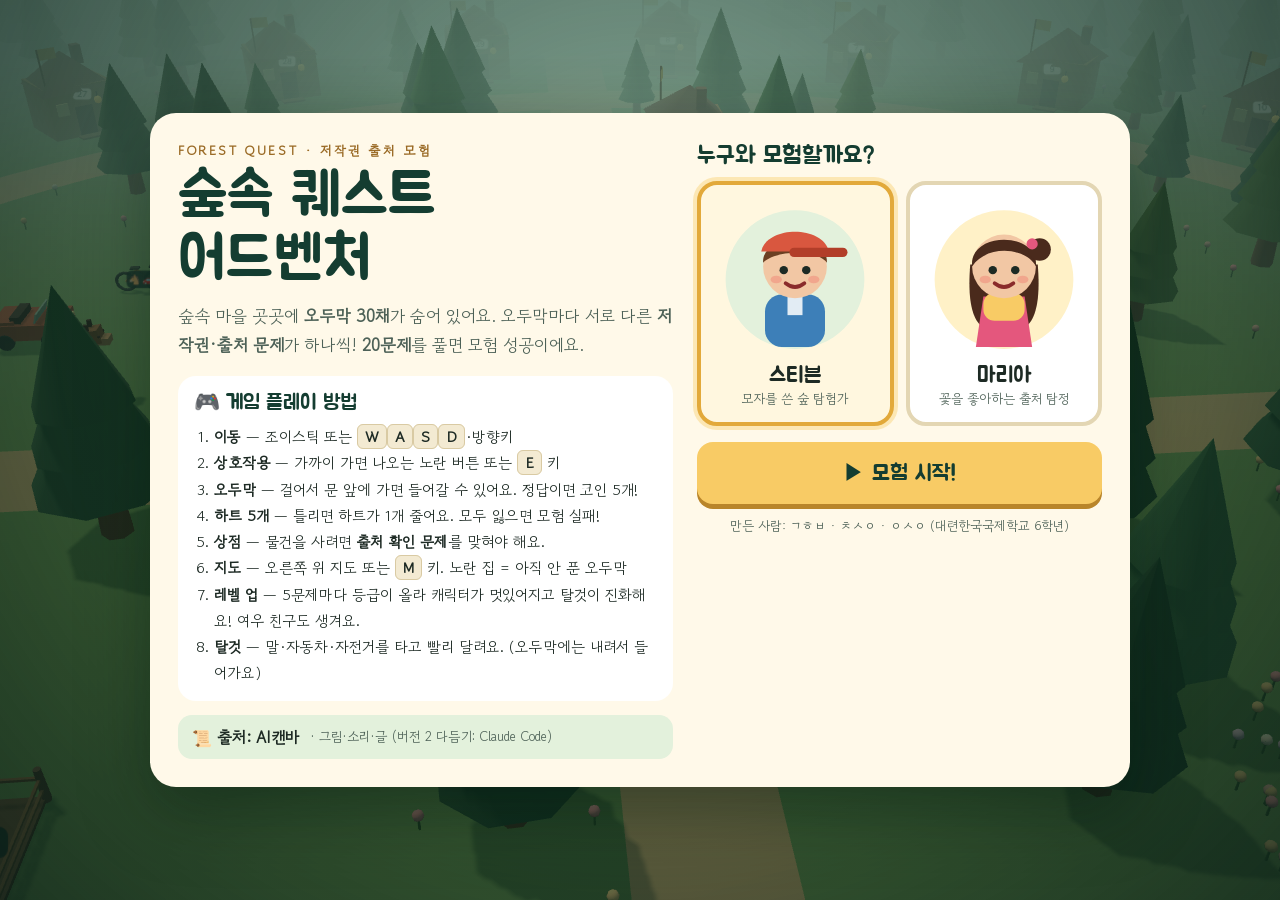
==== commit 07a4750b: "무서운 엄마 승리 영상, 숲속 퀘스트 레벨 업·진화·여우 친구 - 승리 영상: 팀 촬영 영상을 픽셀 화면으로 바꾸고 얼굴은 캐릭터 스티커로 가림, 소리 제거 - 숲속 퀘스트: 5문" ====
--- a/forest/index.html
+++ b/forest/index.html
@@ -90,6 +90,28 @@
 .missions li.done{opacity:.6}
 .missions li.done .mk{background:#9be07a;border-color:#9be07a;color:var(--pine)}
 .buffs{display:flex;gap:6px;flex-wrap:wrap}
+.lvl{display:inline-flex;align-items:center;gap:4px;background:#ffffff1f;border:1px solid #ffffff55;border-radius:999px;padding:2px 10px;font-family:var(--font-title);font-size:14px;color:var(--gold)}
+.lvl.up{animation:cpop .5s 3}
+.next-lv{font-size:12px;opacity:.85}
+/* ---------- 레벨 업 ---------- */
+#levelup{z-index:42;background:radial-gradient(circle,rgba(248,203,101,.25),rgba(6,22,17,.7))}
+.lv-card{position:relative;width:100%;max-width:470px;padding:30px 26px 24px;text-align:center;overflow:hidden;margin:auto;animation:lvIn .6s cubic-bezier(.2,1.4,.4,1)}
+@keyframes lvIn{from{transform:scale(.4) rotate(-6deg);opacity:0}}
+.lv-card::before{content:"";position:absolute;inset:-60%;background:repeating-conic-gradient(from 0deg,#f8cb6533 0 12deg,transparent 12deg 24deg);animation:spin 14s linear infinite;z-index:0}
+@keyframes spin{to{transform:rotate(360deg)}}
+.lv-card > *{position:relative;z-index:1}
+.lv-burst{display:inline-block;font-family:var(--font-title);font-size:20px;letter-spacing:.12em;color:#fff;background:linear-gradient(90deg,#e2a93a,#d9573f);border-radius:999px;padding:6px 18px;box-shadow:0 4px 0 #9a3a26}
+.lv-icon{font-size:76px;line-height:1;margin:14px 0 4px;animation:bounce 1s ease-in-out infinite}
+@keyframes bounce{50%{transform:translateY(-10px) scale(1.06)}}
+.lv-card h2{font-family:var(--font-title);font-weight:400;font-size:38px;margin:0;color:var(--pine)}
+.lv-sub{margin:4px 0 14px;color:var(--ink-soft)}
+.lv-gets{list-style:none;margin:0 0 14px;padding:0;display:grid;gap:7px;text-align:left}
+.lv-gets li{background:#fff;border-radius:14px;padding:9px 12px;font-weight:700;display:flex;gap:10px;align-items:center;animation:actIn .4s both}
+.lv-gets li:nth-child(2){animation-delay:.15s}.lv-gets li:nth-child(3){animation-delay:.3s}
+.lv-gets li i{font-style:normal;font-size:22px}
+.lv-learned{background:var(--leaf-soft);border-radius:14px;padding:10px 14px;text-align:left;font-size:14px;margin-bottom:16px}
+.lv-learned b{font-family:var(--font-title);font-weight:400;font-size:16px;color:var(--pine)}
+.lv-learned ol{margin:4px 0 0;padding-left:20px;line-height:1.6}
 .buff{background:#ffffff22;border:1px solid #ffffff44;border-radius:999px;padding:3px 10px;font-size:12px;font-weight:700}
 
 #hud-right{top:12px;right:12px;display:flex;flex-direction:column;align-items:flex-end;gap:8px}
@@ -258,6 +280,7 @@
       <span class="hearts" id="hearts" aria-label="하트"></span>
       <span class="coins" id="coins" aria-live="polite">🪙 0</span>
     </div>
+    <div class="row" style="margin-top:6px"><span class="lvl" id="lvl">🌱 견습 탐험가</span><span class="next-lv" id="next-lv">다음 등급까지 5문제</span></div>
     <div class="progress">
       <div class="lbl"><span>해결한 오두막</span><b id="prog-txt">0 / 20</b></div>
       <div class="bar"><i id="prog-bar"></i></div>
@@ -307,6 +330,7 @@
           <li><b>하트 5개</b> — 틀리면 하트가 1개 줄어요. 모두 잃으면 모험 실패!</li>
           <li><b>상점</b> — 물건을 사려면 <b>출처 확인 문제</b>를 맞혀야 해요.</li>
           <li><b>지도</b> — 오른쪽 위 지도 또는 <kbd>M</kbd> 키. 노란 집 = 아직 안 푼 오두막</li>
+          <li><b>레벨 업</b> — 5문제마다 등급이 올라 캐릭터가 멋있어지고 탈것이 진화해요! 여우 친구도 생겨요.</li>
           <li><b>탈것</b> — 말·자동차·자전거를 타고 빨리 달려요. (오두막에는 내려서 들어가요)</li>
         </ol>
       </div>
@@ -382,6 +406,19 @@
         <div class="travel" id="travel"><b>✨ 빠른 이동</b></div>
       </div>
     </div>
+  </div>
+</div>
+
+<!-- 레벨 업 -->
+<div class="overlay hidden" id="levelup" role="dialog" aria-modal="true" aria-labelledby="lv-name">
+  <div class="paper lv-card">
+    <span class="lv-burst">LEVEL UP!</span>
+    <div class="lv-icon" id="lv-icon" aria-hidden="true">🎒</div>
+    <h2 id="lv-name">숲 탐험가</h2>
+    <p class="lv-sub" id="lv-sub">오두막 5곳 해결!</p>
+    <ul class="lv-gets" id="lv-gets"></ul>
+    <div class="lv-learned"><b>📜 이번 등급에서 푼 문제</b><ol id="lv-learned"></ol></div>
+    <button class="btn btn-gold" id="lv-ok" type="button">멋지다! 계속 모험하기 ▶</button>
   </div>
 </div>
 
@@ -518,7 +555,7 @@
   char:'steven', started:false, inside:null, riding:null,
   coins:0, hearts:MAX_HEARTS, solved:0, wrong:0, items:{lens:0}, owned:new Set(),
   visited:new Set(), harvested:new Set(), harvestTimes:[], papers:0, shopBought:0,
-  selectedCrop:null, startTime:0, over:false
+  selectedCrop:null, startTime:0, over:false, level:0, solvedQs:[]
 };
 const rng = (() => { let s = 20261029; return () => { s = (s * 1664525 + 1013904223) >>> 0; return s / 4294967296; }; })();
 const shuffle = a => { a = a.slice(); for (let i = a.length - 1; i > 0; i--) { const j = Math.floor(Math.random() * (i + 1)); [a[i], a[j]] = [a[j], a[i]]; } return a; };
@@ -557,7 +594,8 @@
     pick(){ tone(660,0,.1,'sine',.12,1320); },
     win(){ [523,659,784,1047,784,1047,1319].forEach((f,i)=>tone(f,i*.12,.26,'triangle',.12)); },
     lose(){ [392,330,262,196].forEach((f,i)=>tone(f,i*.2,.32,'triangle',.11)); },
-    mount(){ tone(330,0,.12,'square',.05,660); }
+    mount(){ tone(330,0,.12,'square',.05,660); },
+    level(){ [392,523,659,784,1047,1319].forEach((f,i)=>tone(f,i*.09,.3,'triangle',.12)); [1568,2093].forEach((f,i)=>tone(f,.6+i*.12,.4,'sine',.07)); }
   };
   return {
     fx(n){ if (sfxOn && FX[n]) try { FX[n](); } catch (e) {} },
@@ -793,16 +831,16 @@
   ball(g, .34, skin, 0, 2.05, 0);
   for (const x of [-.12, .12]) ball(g, .045, mat(0x1d2a24), x, 2.08, -.31);
   box(g, .14, .04, .04, mat(0x8a2b2b), 0, 1.93, -.32);
+  let cap = [];
   if (maria) {
     ball(g, .36, hair, 0, 2.15, .06).scale.set(1, .85, 1);
     box(g, .62, .62, .2, hair, 0, 1.82, .22);
     ball(g, .17, hair, 0, 2.2, .46); ball(g, .08, mat(0xe4577d), 0, 2.3, .38);
   } else {
     ball(g, .36, hair, 0, 2.14, .06).scale.set(1, .8, 1);
-    cyl(g, .37, .37, .2, mat(0xd9573f), 0, 2.32, 0, 16);
-    box(g, .5, .05, .34, mat(0xb23e29), 0, 2.24, -.36);
-  }
-  return {g, legs, arms};
+    cap = [cyl(g, .37, .37, .2, mat(0xd9573f), 0, 2.32, 0, 16), box(g, .5, .05, .34, mat(0xb23e29), 0, 2.24, -.36)];
+  }
+  return {g, legs, arms, cap, acc:{}};
 }
 
 /* ---------- 탈것 (버전 1 모델을 다듬음) ---------- */
@@ -813,12 +851,12 @@
   box(h, .75, .7, 1.05, coat, 0, 3.03, -1.08).rotation.x = .16;
   box(h, .64, .34, .55, mat(0xc28f67), 0, 2.8, -1.7);
   for (const x of [-.29, .29]) { box(h, .15, .4, .19, dark, x, 3.53, -1.06); ball(h, .07, dark, x * 1.25, 3.12, -1.57); }
-  box(h, .25, .8, .65, dark, 0, 3.12, -.55).rotation.x = -.4;
+  const mane = box(h, .25, .8, .65, dark, 0, 3.12, -.55); mane.rotation.x = -.4;
   const legs = [];
   for (const x of [-.37, .37]) for (const z of [-.73, .72]) { const p = new THREE.Group(); p.position.set(x, 1.35, z); h.add(p); box(p, .24, 1.14, .27, coat, 0, -.58, 0); box(p, .31, .18, .37, dark, 0, -1.11, -.04); legs.push(p); }
   const tail = box(h, .28, 1.15, .3, dark, 0, 1.42, 1.18); tail.rotation.x = -.48;
   box(h, 1.2, .22, .95, mat(0xd9573f), 0, 2.43, .18);
-  return {obj:h, legs, tail, seat:new THREE.Vector3(0, 1.62, .2), pose:'ride'};
+  return {obj:h, legs, tail, mane, seat:new THREE.Vector3(0, 1.62, .2), pose:'ride'};
 }
 function makeCar(){
   const c = new THREE.Group(); const red = mat(0xb85137), wheel = mat(0x26312d);
@@ -865,6 +903,145 @@
   const nm = label(other === 'maria' ? '마리아' : '스티븐', {w:2.2, size:56, width:240}); nm.position.y = 3; guide.g.add(nm);
   guide.name = other === 'maria' ? '마리아' : '스티븐';
 }
+
+/* ---------- 레벨 업 · 성장 · 진화 ---------- */
+const LEVELS = [
+  {at:0,  icon:'🌱', name:'견습 탐험가'},
+  {at:5,  icon:'🎒', name:'숲 탐험가',     gets:[['🎒','배낭과 나뭇잎 배지를 얻었어요'],['🚲','자전거 → 바구니 달린 전기자전거'],['👟','걷는 속도가 빨라졌어요']]},
+  {at:10, icon:'🔍', name:'출처 탐정',     gets:[['🎩','탐정 모자·망토·돋보기'],['🐴','말 → 빛나는 갈기 말'],['🦊','아기 여우 친구가 따라와요']]},
+  {at:15, icon:'🛡️', name:'저작권 수호자', gets:[['✨','반짝이는 수호자 조끼, 발밑의 빛'],['🚗','자동차 → 나무 오픈카'],['🦊','여우가 가까운 노란 오두막 쪽으로 길을 알려 줘요']]},
+  {at:20, icon:'👑', name:'숲의 크리에이터', gets:[['👑','금빛 왕관과 금빛 망토'],['🪽','말 → 날개 달린 말'],['🌳','숲의 모든 출처를 지켜 냈어요!']]}
+];
+const levelOf = n => LEVELS.reduce((l, L, i) => n >= L.at ? i : l, 0);
+const pScale = () => 1 + state.level * .05;
+let fox = null;
+const effects = [];
+const glowMat = (c, o = .8) => new THREE.MeshStandardMaterial({color:c, emissive:c, emissiveIntensity:o, roughness:.4});
+function applyLevel(lv){
+  const b = playerBody, A = b.acc, g = b.g;
+  if (lv >= 1 && !A.pack) {
+    A.pack = box(g, .5, .55, .25, mat(0x8a5a3a), 0, 1.35, .33);
+    box(g, .52, .18, .28, mat(0x4f9a55), 0, 1.6, .33);
+    A.badge = ball(g, .08, glowMat(0x6fd36f, .5), .2, 1.52, -.23);
+  }
+  if (lv >= 2 && !A.hat) {
+    b.cap.forEach(m => m.visible = false);
+    A.hat = new THREE.Group(); g.add(A.hat);
+    cyl(A.hat, .5, .5, .05, mat(0x6b4a2e), 0, 2.36, 0, 18); cyl(A.hat, .3, .34, .34, mat(0x6b4a2e), 0, 2.56, 0, 16); cyl(A.hat, .345, .345, .08, mat(0xd9573f), 0, 2.44, 0, 16);
+    A.capeMat = new THREE.MeshStandardMaterial({color:0x6b3fa0, roughness:.7, side:THREE.DoubleSide});
+    A.cape = new THREE.Group(); A.cape.position.set(0, 1.72, .26); g.add(A.cape);
+    mesh(new THREE.PlaneGeometry(.72, 1.15), A.capeMat, A.cape, 0, -.58, 0);
+    const lens = new THREE.Group(); lens.position.set(0, -.78, -.12); b.arms[1].add(lens);
+    mesh(new THREE.TorusGeometry(.12, .03, 8, 18), mat(0xe2a93a), lens, 0, -.12, 0);
+    cyl(lens, .025, .025, .2, mat(0x5c3a24), 0, .04, 0, 6);
+  }
+  if (lv >= 3 && !A.vest) {
+    A.vest = box(g, .74, .58, .48, new THREE.MeshStandardMaterial({color:0x9fc3e0, metalness:.6, roughness:.3, emissive:0x2a5a8a, emissiveIntensity:.25}), 0, 1.4, 0);
+    A.ring = mesh(new THREE.TorusGeometry(.6, .05, 8, 32), glowMat(0xf8cb65, 1.2), g, 0, .06, 0, false); A.ring.rotation.x = Math.PI / 2;
+  }
+  if (lv >= 4 && !A.crown) {
+    A.crown = new THREE.Group(); A.crown.position.y = 2.82; g.add(A.crown);
+    const gold = new THREE.MeshStandardMaterial({color:0xf8cb65, metalness:.7, roughness:.25, emissive:0x8a6010, emissiveIntensity:.4});
+    cyl(A.crown, .3, .3, .16, gold, 0, 0, 0, 16);
+    for (let i = 0; i < 5; i++) { const a = i / 5 * Math.PI * 2; mesh(new THREE.ConeGeometry(.07, .2, 6), gold, A.crown, Math.cos(a) * .27, .17, Math.sin(a) * .27); ball(A.crown, .04, glowMat(0xd9573f, .6), Math.cos(a) * .3, .02, Math.sin(a) * .3); }
+    A.capeMat.color.setHex(0xf8cb65); A.capeMat.emissive = new THREE.Color(0x7a5a10); A.capeMat.emissiveIntensity = .3;
+  }
+  // 탈것 진화
+  const V = id => vehicles.find(v => v.id === id);
+  const bike = V('bike'), horse = V('horse'), car = V('car');
+  if (lv >= 1 && !bike.evolved) {
+    bike.evolved = 1; bike.name = '전기자전거'; bike.speed = 13;
+    box(bike.obj, .5, .3, .42, mat(0xc49a5a), 0, 1.28, -1.08);
+    box(bike.obj, .22, .3, .42, glowMat(0x6fd36f, .7), 0, 1.0, .12);
+    ball(bike.obj, .09, glowMat(0xfff1a8, 1.2), 0, 1.52, -1.0);
+  }
+  if (lv >= 2 && !horse.evolved) {
+    horse.evolved = 1; horse.name = '빛나는 갈기 말'; horse.speed = 12;
+    const shine = glowMat(0xf8cb65, .9); horse.mane.material = shine; horse.tail.material = shine;
+  }
+  if (lv >= 3 && !car.evolved) {
+    car.evolved = 1; car.name = '나무 오픈카'; car.speed = 16;
+    const wood = mat(0x9a6a43), red = mat(0xb85137);
+    car.obj.traverse(o => { if (o.isMesh && o.material === red) o.material = wood; });
+    box(car.obj, 2.4, .12, .14, mat(0x4f9a55), 0, 1.3, -1.82); box(car.obj, 2.4, .12, .14, mat(0x4f9a55), 0, 1.3, 1.82);
+    [-.6, 0, .6].forEach((x, i) => ball(car.obj, .14, mat([0xff9fb2, 0xffd65a, 0xe4c8ea][i]), x, 1.44, -1.3));
+  }
+  if (lv >= 4 && horse.evolved < 2) {
+    horse.evolved = 2; horse.name = '날개 달린 말'; horse.speed = 15;
+    horse.wings = [-1, 1].map(side => {
+      const w = new THREE.Group(); w.position.set(side * .55, 2.35, .05); horse.obj.add(w);
+      for (let i = 0; i < 3; i++) { const f = mesh(new THREE.PlaneGeometry(1.1 - i * .2, .34), new THREE.MeshStandardMaterial({color:0xfffaf0, roughness:.6, side:THREE.DoubleSide, emissive:0x806a30, emissiveIntensity:.15}), w, side * (.55 - i * .1), .1 - i * .22, i * .12); f.rotation.x = -Math.PI / 2; }
+      w.userData.side = side; return w;
+    });
+  }
+  if (lv >= 2 && !fox) fox = makeFox();
+  if (fox) fox.g.scale.setScalar([0, 0, .7, .85, 1][lv]);
+  if (!state.riding) player.scale.setScalar(pScale());
+}
+function makeFox(){
+  const g = new THREE.Group(); scene.add(g);
+  const orange = mat(0xe8843a), white = mat(0xfff4e3), dark = mat(0x2b2a2a);
+  box(g, .45, .36, .8, orange, 0, .5, 0); box(g, .3, .22, .3, white, 0, .45, -.36);
+  box(g, .4, .36, .38, orange, 0, .78, -.5); box(g, .18, .14, .22, white, 0, .72, -.74); ball(g, .045, dark, 0, .76, -.86);
+  for (const x of [-.12, .12]) { mesh(new THREE.ConeGeometry(.08, .22, 4), orange, g, x, 1.04, -.48); ball(g, .035, dark, x * .9, .84, -.69); }
+  const legs = [];
+  for (const x of [-.14, .14]) for (const z of [-.28, .28]) { const p = new THREE.Group(); p.position.set(x, .34, z); g.add(p); box(p, .1, .32, .1, mat(0x5c3a24), 0, -.16, 0); legs.push(p); }
+  const tail = new THREE.Group(); tail.position.set(0, .58, .4); g.add(tail);
+  const t1 = mesh(new THREE.CylinderGeometry(.05, .17, .62, 8), orange, tail, 0, 0, .3); t1.rotation.x = Math.PI / 2 + .5;
+  ball(tail, .12, white, 0, .15, .6);
+  const mark = label('!', {bg:'rgba(248,203,101,.97)', fg:'#143d31', w:.7, size:70, width:110}); mark.position.y = 1.7; mark.visible = false; g.add(mark);
+  const a = actor(); g.position.set(a.position.x + 2, 0, a.position.z + 2);
+  return {g, legs, tail, mark};
+}
+function levelUpFx(at){
+  const pillar = mesh(new THREE.CylinderGeometry(1.3, 1.3, 14, 24, 1, true), new THREE.MeshBasicMaterial({color:0xffe08a, transparent:true, opacity:.75, side:THREE.DoubleSide, blending:THREE.AdditiveBlending, depthWrite:false}), scene, at.x, 7, at.z, false);
+  pillar.scale.y = .01;
+  effects.push({obj:pillar, t:0, life:1.8, kind:'pillar'});
+  const cols = [0xf8cb65, 0xff9fb2, 0x9be07a, 0xffffff, 0xe4c8ea];
+  for (let i = 0; i < 46; i++) {
+    const p = mesh(new THREE.PlaneGeometry(.22, .14), new THREE.MeshBasicMaterial({color:cols[i % 5], side:THREE.DoubleSide, transparent:true}), scene, at.x, 1.5, at.z, false);
+    const a = Math.random() * Math.PI * 2, sp = 3 + Math.random() * 5;
+    effects.push({obj:p, t:0, life:1.6 + Math.random() * .8, kind:'petal', v:new THREE.Vector3(Math.cos(a) * sp, 6 + Math.random() * 6, Math.sin(a) * sp), spin:Math.random() * 10});
+  }
+}
+function bloomAt(c){
+  for (let i = 0; i < 12; i++) {
+    const a = i / 12 * Math.PI * 2 + .3, r = 4.6 + (i % 3) * .5;
+    const x = c.x + Math.cos(a) * r, z = c.z + Math.sin(a) * r;
+    if (Math.hypot(x - c.door.x, z - c.door.z) < 1.6) continue;
+    const fg = new THREE.Group(); fg.position.set(x, 0, z); fg.scale.setScalar(.01); scene.add(fg);
+    cyl(fg, .04, .05, .6, mat(0x4f8347), 0, .3, 0, 5);
+    ball(fg, .2, mat([0xffd392, 0xff9fb2, 0xe4c8ea, 0xffffff][i % 4]), 0, .66, 0);
+    effects.push({obj:fg, t:-i * .06, life:.9, kind:'grow'});
+  }
+}
+function updateEffects(dt){
+  for (let i = effects.length - 1; i >= 0; i--) {
+    const e = effects[i]; e.t += dt; if (e.t < 0) continue;
+    const k = Math.min(1, e.t / e.life);
+    if (e.kind === 'pillar') { e.obj.scale.y = Math.min(1, e.t * 3); e.obj.rotation.y += dt * 2; e.obj.material.opacity = .75 * (1 - k); }
+    else if (e.kind === 'petal') { e.v.y -= 12 * dt; e.obj.position.addScaledVector(e.v, dt); e.obj.rotation.x += e.spin * dt; e.obj.rotation.y += e.spin * dt; e.obj.material.opacity = 1 - k; }
+    else if (e.kind === 'grow') { const sc = k < .7 ? k / .7 * 1.25 : 1.25 - (k - .7) / .3 * .25; e.obj.scale.setScalar(Math.max(.01, sc)); }
+    if (k >= 1) { effects.splice(i, 1); if (e.kind !== 'grow') { scene.remove(e.obj); e.obj.geometry.dispose(); e.obj.material.dispose(); } }
+  }
+}
+let afterLevelCard = null;
+function showLevelCard(lv, after){
+  const L = LEVELS[lv];
+  state.inside = 'levelup'; afterLevelCard = after || null;
+  $('lv-icon').textContent = L.icon; $('lv-name').textContent = L.name;
+  $('lv-sub').textContent = `오두막 ${L.at}곳 해결! 이제 ‘${L.name}’ 등급이에요.`;
+  $('lv-gets').innerHTML = L.gets.map(([i, t]) => `<li><i>${i}</i><span>${t}</span></li>`).join('');
+  $('lv-learned').innerHTML = state.solvedQs.slice(-5).map(q => `<li>${QUESTIONS[q].q}</li>`).join('');
+  $('levelup').classList.remove('hidden');
+  Audio.fx('level'); setTimeout(() => $('lv-ok').focus(), 300);
+  const lb = $('lvl'); lb.classList.remove('up'); void lb.offsetWidth; lb.classList.add('up');
+}
+$('lv-ok').addEventListener('click', () => {
+  $('levelup').classList.add('hidden'); state.inside = null; lastActKey = ''; document.activeElement?.blur();
+  const f = afterLevelCard; afterLevelCard = null;
+  if (f) f(); else toast(`${LEVELS[state.level].icon} ${LEVELS[state.level].name}! 앞으로 ${GOAL - state.solved}문제 남았어요.`, 3200);
+});
 
 /* ---------- 길잡이 화살표 ---------- */
 const arrow = new THREE.Group(); arrow.visible = false; scene.add(arrow);
@@ -929,6 +1106,9 @@
   for (let i = 0; i < MAX_HEARTS; i++) h.insertAdjacentHTML('beforeend', `<svg class="${i < state.hearts ? '' : 'lost'}"><use href="#heart"/></svg>`);
   h.setAttribute('aria-label', `하트 ${state.hearts}개`);
   $('prog-txt').textContent = `${state.solved} / ${GOAL}`;
+  const L = LEVELS[state.level], N = LEVELS[state.level + 1];
+  $('lvl').textContent = `${L.icon} ${L.name} · Lv.${state.level + 1}`;
+  $('next-lv').textContent = N ? `다음 등급까지 ${N.at - state.solved}문제` : '최고 등급!';
   $('prog-bar').style.width = Math.min(100, state.solved / GOAL * 100) + '%';
   const b = [];
   if (state.owned.has('speed')) b.push('👟 빠른 신발');
@@ -997,7 +1177,7 @@
 }
 function mountVehicle(v){
   state.riding = v; state.visited.add('ride');
-  v.obj.add(player); player.position.copy(v.seat); player.rotation.set(0, 0, 0); player.scale.setScalar(v.scale || 1);
+  v.obj.add(player); player.position.copy(v.seat); player.rotation.set(0, 0, 0); player.scale.setScalar((v.scale || 1) * pScale());
   const sit = v.pose === 'ride' ? -1.1 : v.pose === 'bike' ? -.6 : -1.4;
   playerBody.legs.forEach((l, i) => { l.rotation.x = sit; l.rotation.z = v.pose === 'ride' ? (i ? -.5 : .5) : 0; });
   playerBody.arms.forEach(a => a.rotation.x = -.9);
@@ -1006,7 +1186,7 @@
 function dismount(){
   const v = state.riding; if (!v) return;
   const side = new THREE.Vector3(v.id === 'car' ? 2.5 : 2, 0, 0).applyAxisAngle(new THREE.Vector3(0, 1, 0), v.obj.rotation.y);
-  scene.add(player); player.scale.setScalar(1);
+  scene.add(player); player.scale.setScalar(pScale());
   let px = v.obj.position.x + side.x, pz = v.obj.position.z + side.z;
   if (!canMove(px, pz, .45)) { px = v.obj.position.x - side.x; pz = v.obj.position.z - side.z; }
   player.position.set(px, 0, pz); player.rotation.y = v.obj.rotation.y;
@@ -1060,7 +1240,7 @@
   c.tries++;
   const fb = $('cabin-fb');
   if (orig === q.c) {
-    c.solved = true; state.solved++;
+    c.solved = true; state.solved++; state.solvedQs.push(c.q); bloomAt(c);
     c.lampMat.color.setHex(0x3fbf6e); c.lampMat.emissive.setHex(0x1f9a4e); c.flagMat.color.setHex(0x3fbf6e);
     const gain = addCoins(CABIN_COINS);
     fb.className = 'fb good'; $('cabin-fb-t').textContent = c.tries === 1 ? '정답! 한 번에 맞혔어요!' : '정답!';
@@ -1096,11 +1276,19 @@
 $('btn-leave').addEventListener('click', () => {
   const end = $('btn-leave').dataset.end;
   $('cabin').classList.add('hidden'); state.inside = null; Audio.fx('door');
-  if (end) { delete $('btn-leave').dataset.end; $('btn-leave').textContent = '🚪 오두막 나가기'; return showEnding(end === 'win'); }
-  if (curCabin && curCabin.solved) { const left = GOAL - state.solved; toast(`오두막 ${curCabin.num}번 해결! 앞으로 ${left}문제 남았어요. 지도에서 노란 오두막을 찾아요.`, 3600); }
   // 문 앞으로 살짝 물러나기
   if (curCabin) { const c = curCabin, dx = c.door.x - c.x, dz = c.door.z - c.z, l = Math.hypot(dx, dz); player.position.set(c.door.x + dx / l * 1.2, 0, c.door.z + dz / l * 1.2); player.rotation.y = Math.atan2(-dx, -dz); }
+  const solvedHere = curCabin && curCabin.solved, num = curCabin && curCabin.num;
   curCabin = null; lastActKey = ''; document.activeElement?.blur();
+  if (end) { delete $('btn-leave').dataset.end; $('btn-leave').textContent = '🚪 오두막 나가기'; }
+  if (end === 'lose') return showEnding(false);
+  const lv = levelOf(state.solved);
+  if (lv > state.level) {
+    state.level = lv; applyLevel(lv); renderHUD(); levelUpFx(player.position);
+    return setTimeout(() => showLevelCard(lv, end === 'win' ? () => showEnding(true) : null), 900);
+  }
+  if (end === 'win') return showEnding(true);
+  if (solvedHere) toast(`오두막 ${num}번 해결! 앞으로 ${GOAL - state.solved}문제 남았어요. 지도에서 노란 오두막을 찾아요.`, 3600);
 });
 
 /* =========================================================
@@ -1205,7 +1393,8 @@
   state.over = true; state.inside = 'end';
   const sec = Math.round((Date.now() - state.startTime) / 1000);
   $('end-title').textContent = win ? '🎉 모험 성공!' : '모험 실패…';
-  $('end-lead').innerHTML = win ? `오두막 ${GOAL}곳의 저작권·출처 문제를 모두 풀었어요!<br>이제 그림·글·음악을 쓸 때 출처를 밝힐 수 있어요.` : `하트를 모두 잃었어요. 출처 밝히는 법을 다시 떠올리며<br>한 번 더 도전해 볼까요?`;
+  const fl = LEVELS[state.level];
+  $('end-lead').innerHTML = `<b style="font-family:var(--font-title);font-size:22px;color:var(--pine)">${fl.icon} 최종 등급: ${fl.name} (Lv.${state.level + 1})</b><br>` + (win ? `오두막 ${GOAL}곳의 저작권·출처 문제를 모두 풀었어요!<br>이제 그림·글·음악을 쓸 때 출처를 밝힐 수 있어요.` : `하트를 모두 잃었어요. 출처 밝히는 법을 다시 떠올리며<br>한 번 더 도전해 볼까요?`);
   $('end-art').innerHTML = win
     ? '<path d="M30 10 H90 V40 C90 60 76 72 60 72 C44 72 30 60 30 40 Z" fill="#ffd65a" stroke="#143d31" stroke-width="5"/><path d="M30 18 H14 C14 38 22 46 32 46 M90 18 H106 C106 38 98 46 88 46" stroke="#143d31" stroke-width="5" fill="none"/><rect x="52" y="72" width="16" height="14" fill="#e2a93a" stroke="#143d31" stroke-width="4"/><rect x="36" y="86" width="48" height="14" rx="4" fill="#7d4628" stroke="#143d31" stroke-width="4"/><path d="M60 22 l5 10 11 1.5-8 7.5 2 11-10-5.5-10 5.5 2-11-8-7.5 11-1.5z" fill="#fff"/>'
     : '<circle cx="60" cy="55" r="44" fill="#ffe1d8"/>' + [0,1,2,3,4].map(i=>`<g transform="translate(${18+i*21} 46) scale(.42)"><path d="M24 42 C10 32 4 24 4 16 C4 9 10 5 15 5 C19 5 22 7 24 11 C26 7 29 5 33 5 C38 5 44 9 44 16 C44 24 38 32 24 42 Z" fill="#c9c2b4"/></g>`).join('');
@@ -1313,7 +1502,7 @@
   const swimming = !state.riding && zoneAt(player.position.x, player.position.z) === 'pond';
   if (moving) {
     mx /= Math.max(1, len); mz /= Math.max(1, len);
-    const speed = (state.riding ? state.riding.speed : swimming ? 2.4 : 5) * (state.owned.has('speed') ? 1.35 : 1);
+    const speed = (state.riding ? state.riding.speed : swimming ? 2.4 : 5 * (state.level >= 1 ? 1.15 : 1)) * (state.owned.has('speed') ? 1.35 : 1);
     const r = state.riding ? 1.3 : .45;
     const nx = a.position.x + mx * speed * dt, nz = a.position.z + mz * speed * dt;
     if (canMove(nx, a.position.z, r)) a.position.x = nx;
@@ -1331,6 +1520,27 @@
     const ridingThis = state.riding === v && moving;
     if (v.id === 'horse') { v.obj.position.y = ridingThis ? Math.sin(t * 11) * .08 : Math.sin(t * 2) * .02; v.legs.forEach((l, i) => l.rotation.x = ridingThis ? Math.sin(t * 11 + i * Math.PI * .85) * .35 : 0); v.tail.rotation.z = Math.sin(t * 3) * .15; }
   });
+  // 성장 장식 · 탈것 날개 · 여우 · 효과
+  const A = playerBody.acc;
+  if (A.cape) A.cape.rotation.x = moving ? .45 + Math.sin(t * 9) * .12 : .12 + Math.sin(t * 2) * .04;
+  if (A.ring) { A.ring.rotation.z += dt * 2; A.ring.scale.setScalar(1 + Math.sin(t * 4) * .08); }
+  if (A.crown) A.crown.rotation.y += dt * .8;
+  vehicles.forEach(v => { if (v.wings) { const fast = state.riding === v && moving; const flap = (fast ? .7 : .25) * Math.sin(t * (fast ? 9 : 3)); v.wings.forEach(w => w.rotation.z = w.userData.side * (.3 + flap)); } });
+  if (fox) {
+    const tg = state.level >= 3 ? nearestUnsolved() : null;
+    let fx, fz;
+    if (tg) { const dx = tg.door.x - a.position.x, dz = tg.door.z - a.position.z, l = Math.hypot(dx, dz) || 1; const lead = Math.min(3.2, l); fx = a.position.x + dx / l * lead + 1; fz = a.position.z + dz / l * lead; }
+    else { const r = a.rotation.y; fx = a.position.x + Math.sin(r) * 2.2 + Math.cos(r) * 1.2; fz = a.position.z + Math.cos(r) * 2.2 - Math.sin(r) * 1.2; }
+    const fdx = fx - fox.g.position.x, fdz = fz - fox.g.position.z, fd = Math.hypot(fdx, fdz);
+    const run = fd > .25;
+    if (fd > 30) fox.g.position.set(fx, 0, fz);
+    else if (run) { const sp = Math.min(fd * 4, 18) * dt; fox.g.position.x += fdx / fd * sp; fox.g.position.z += fdz / fd * sp; fox.g.rotation.y = Math.atan2(-fdx, -fdz); }
+    fox.g.position.y = run ? Math.abs(Math.sin(t * 12)) * .12 : 0;
+    fox.legs.forEach((l, i) => l.rotation.x = run ? Math.sin(t * 14 + i * Math.PI / 2) * .6 : 0);
+    fox.tail.rotation.y = Math.sin(t * (run ? 10 : 3)) * .35;
+    fox.mark.visible = !!tg && !state.riding;
+  }
+  updateEffects(dt);
   if (guide) { guide.g.rotation.y = Math.atan2(guide.g.position.x - player.position.x, guide.g.position.z - player.position.z) ; guide.arms[1].rotation.x = Math.sin(t * 3) * .4 - 2.2 * (Math.hypot(guide.g.position.x - a.position.x, guide.g.position.z - a.position.z) < 8 ? 1 : 0) ; }
   // 자동 이벤트: 힌트 종이, 장소 발견
   if (!state.riding) for (const p of papers) if (!p.taken && Math.hypot(p.x - player.position.x, p.z - player.position.z) < 1.6) {
@@ -1367,7 +1577,7 @@
   camera.lookAt(camLook);
   sun.position.set(a.position.x - 18, 40, a.position.z + 18); sun.target.position.set(a.position.x, 0, a.position.z);
   if (frameN % 3 === 0) drawMap(mini, 340, false);
-  if (!state.inside || state.inside === 'map') renderer.render(scene, camera);
+  if (!state.inside || state.inside === 'map' || state.inside === 'levelup') renderer.render(scene, camera);
 }
 renderMissions();
 frame();
@@ -1375,7 +1585,7 @@
 if (document.fonts && document.fonts.load) document.fonts.load('54px Jua', labels.map(l => l.text).join('') + '0123456789✓').then(() => labels.forEach(l => { l.draw(); l.t.needsUpdate = true; })).catch(() => {});
 
 // 개발·검증용 (콘솔에서 확인할 때만 사용)
-window.__forest = {state, cabins, QUESTIONS, SRC_CARDS, openCabin, openShop, openMap, closeMap, showEnding, canMove, player:() => player};
+window.__forest = {state, cabins, QUESTIONS, SRC_CARDS, openCabin, openShop, openMap, closeMap, showEnding, canMove, applyLevel, levelOf, LEVELS, vehicles, player:() => player, fox:() => fox};
 })();
 </script>
 </body>
